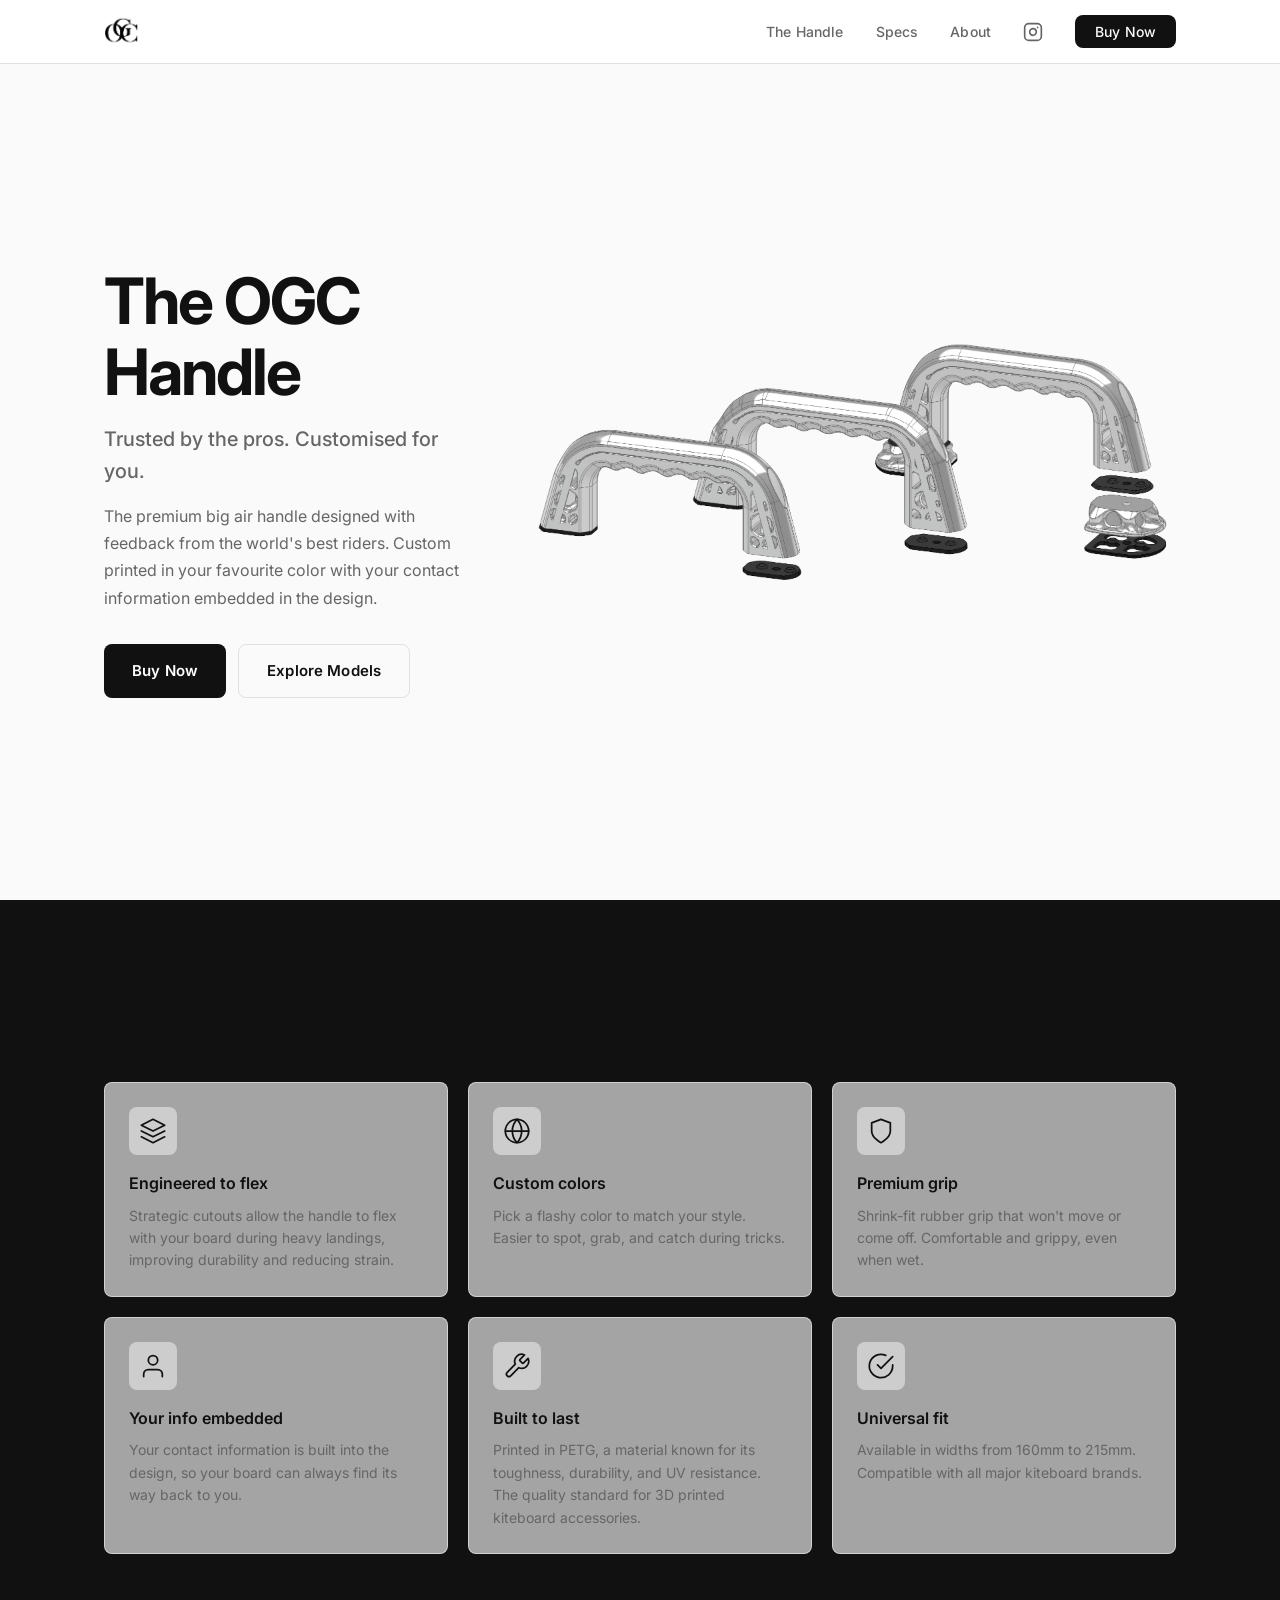
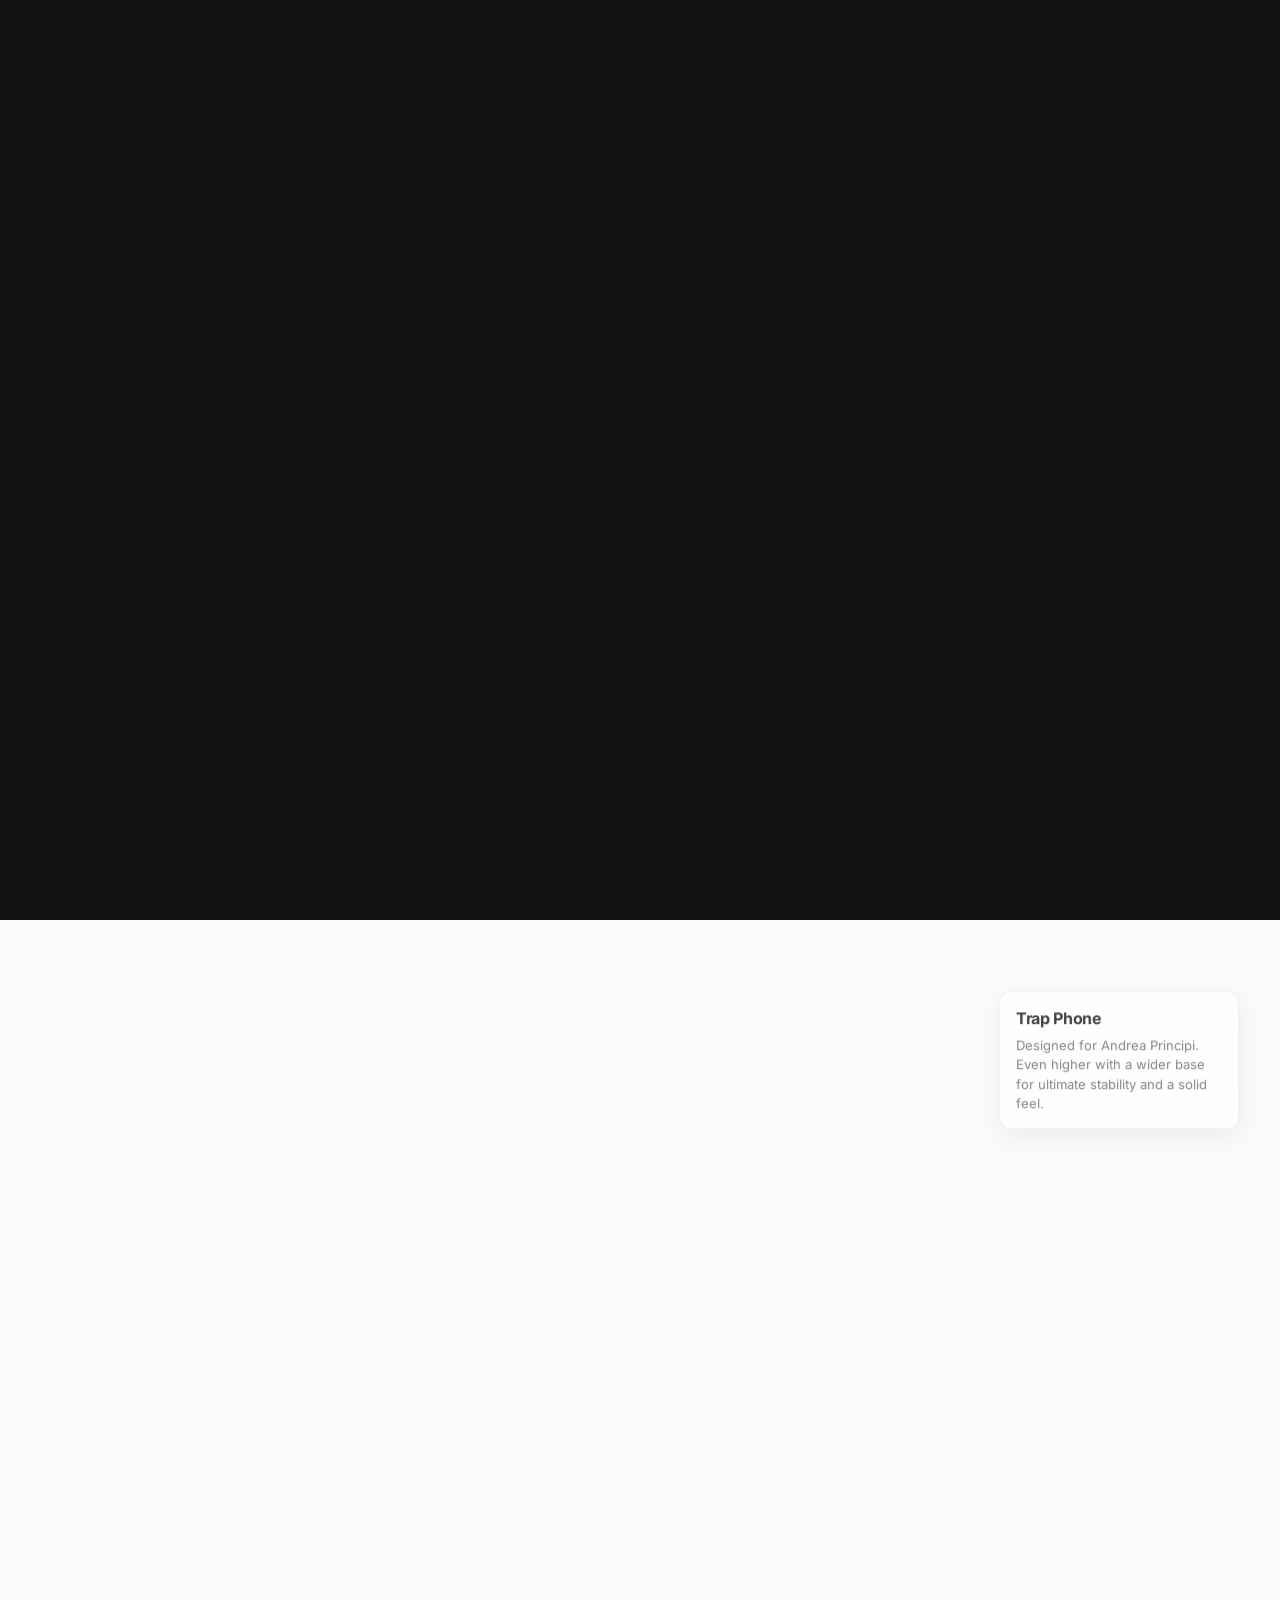
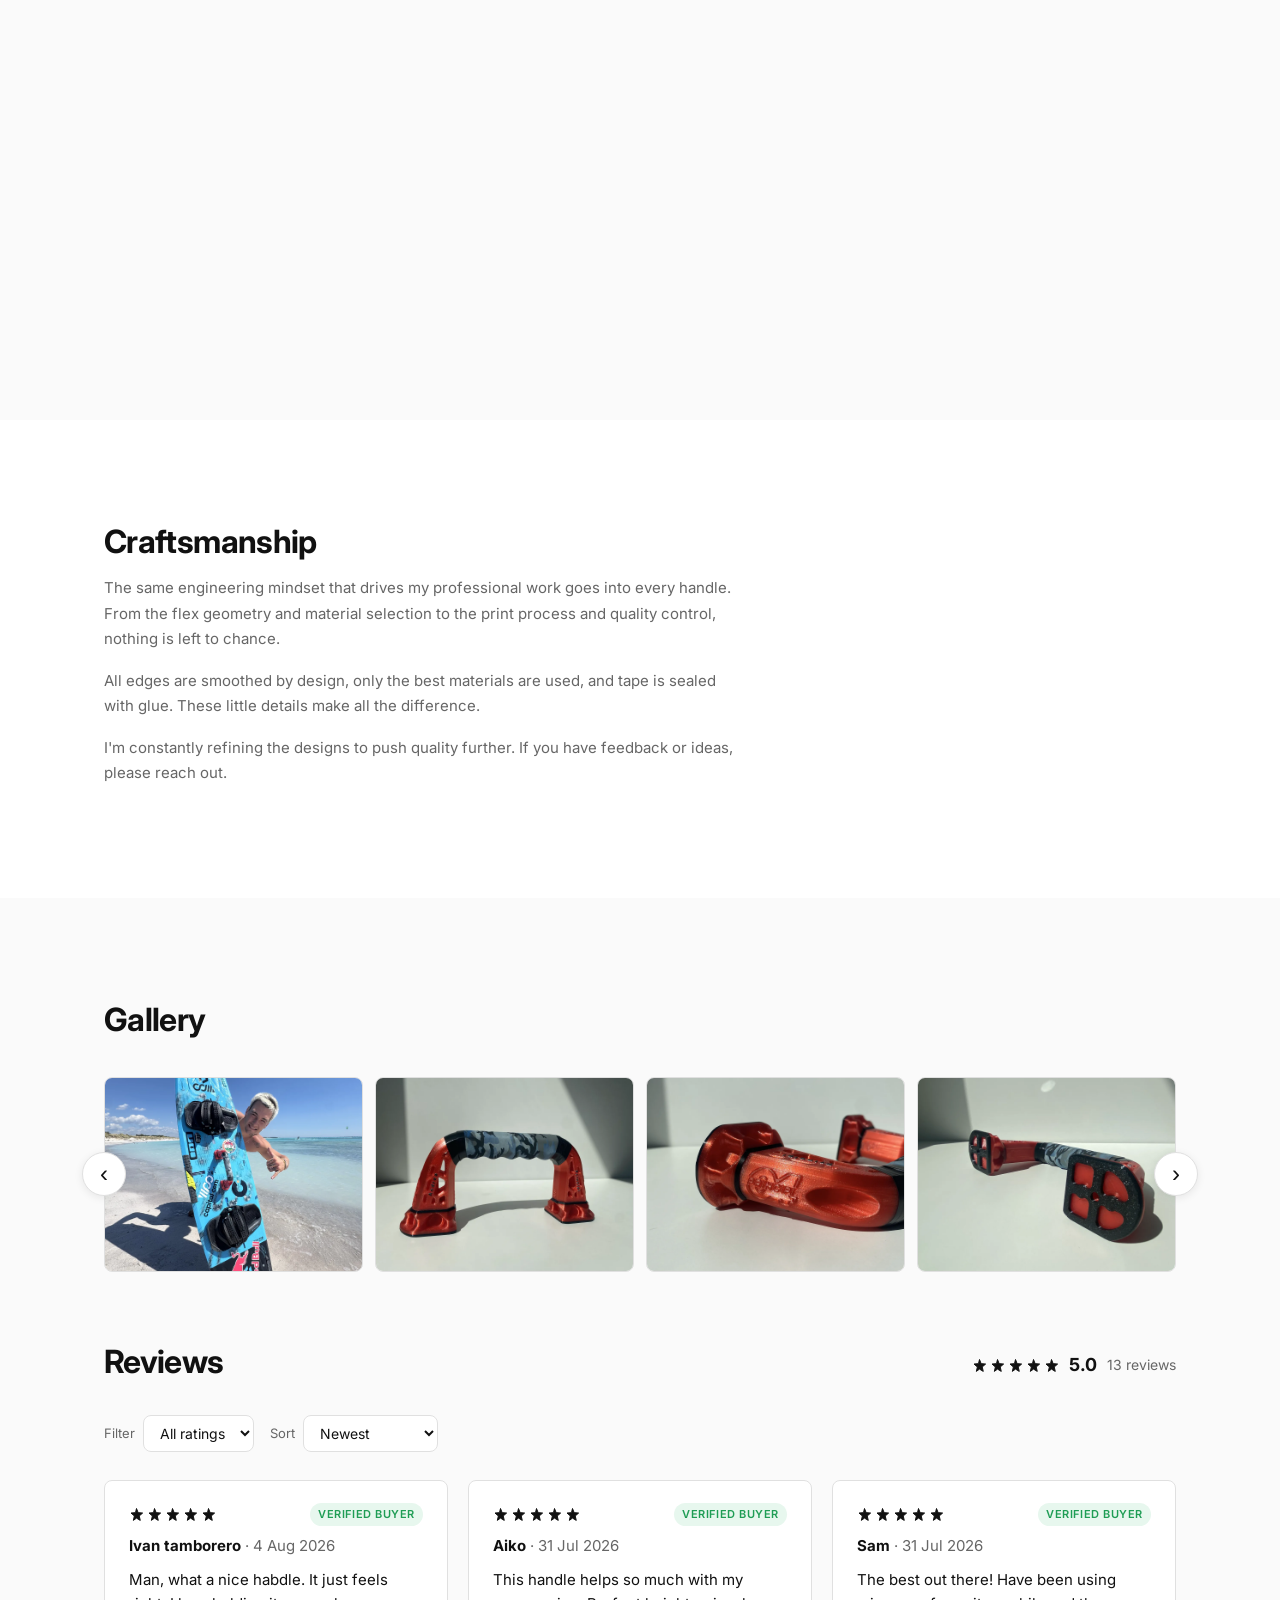
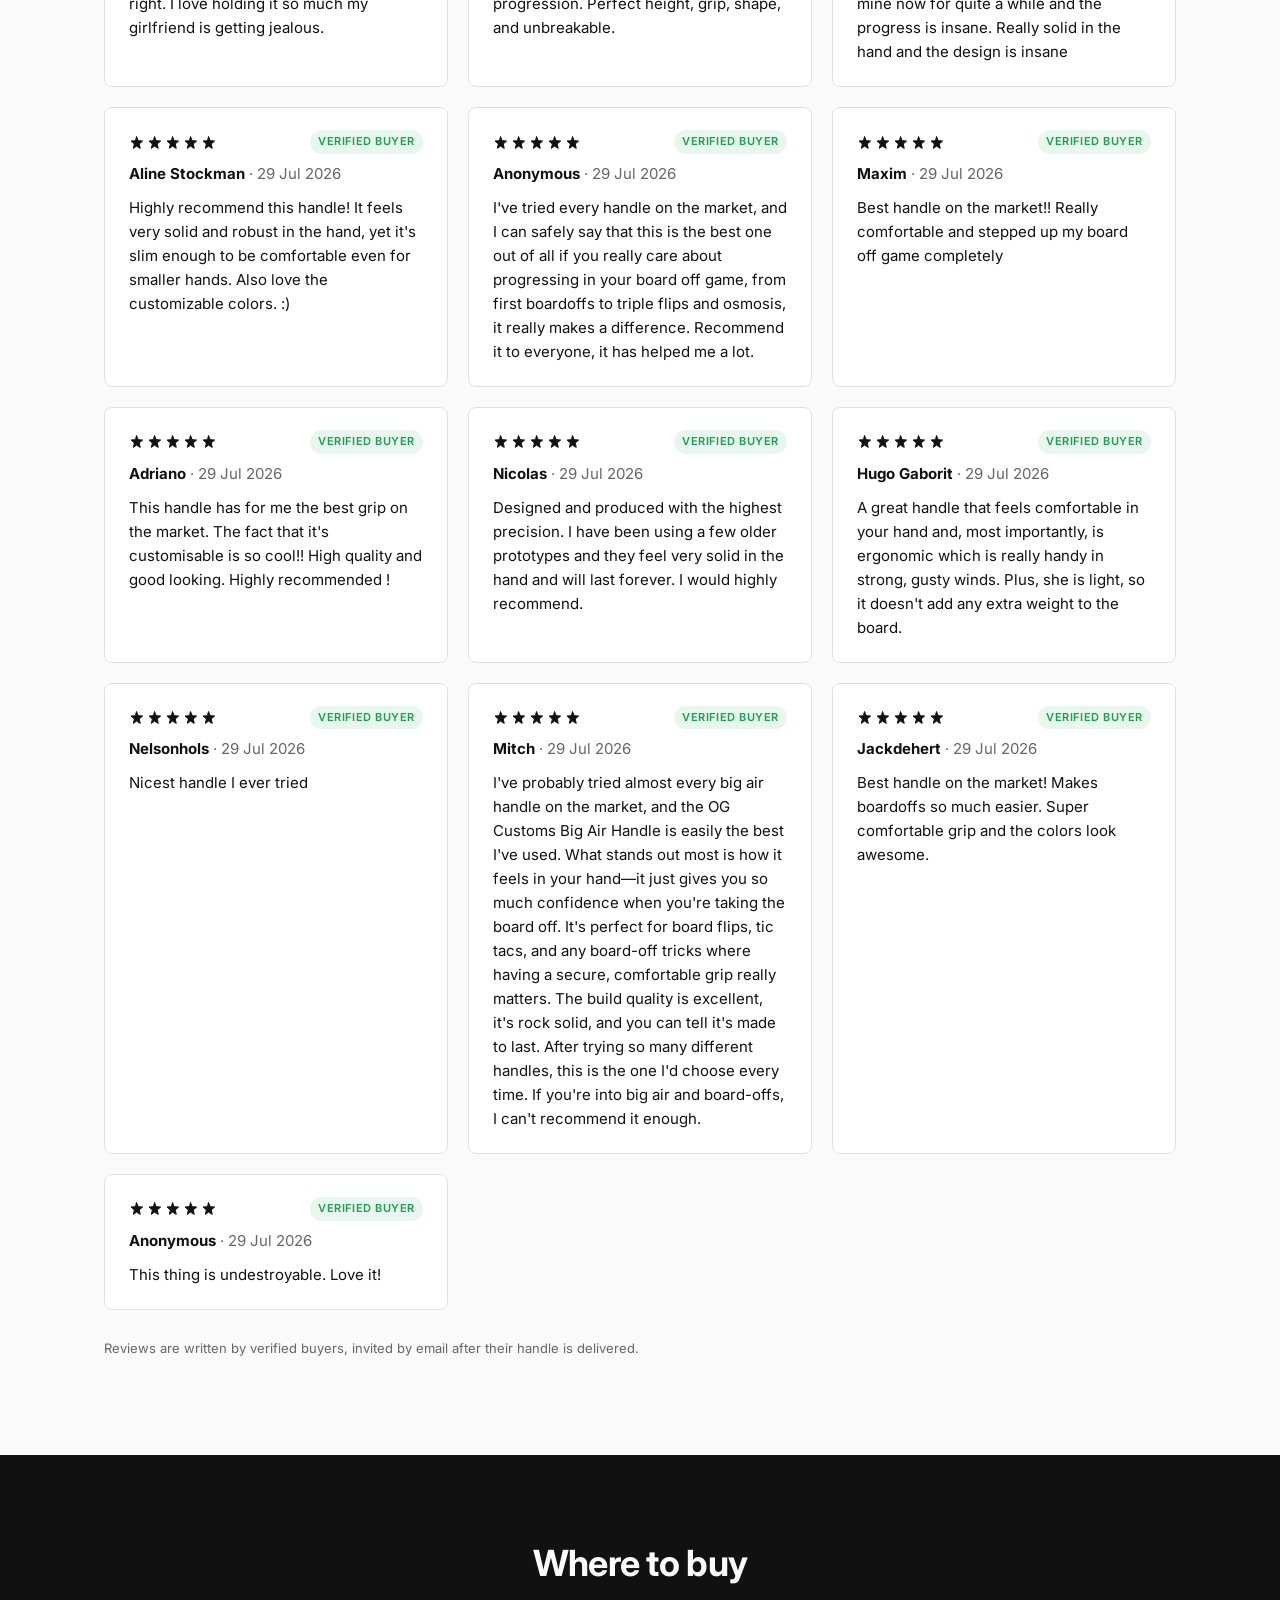
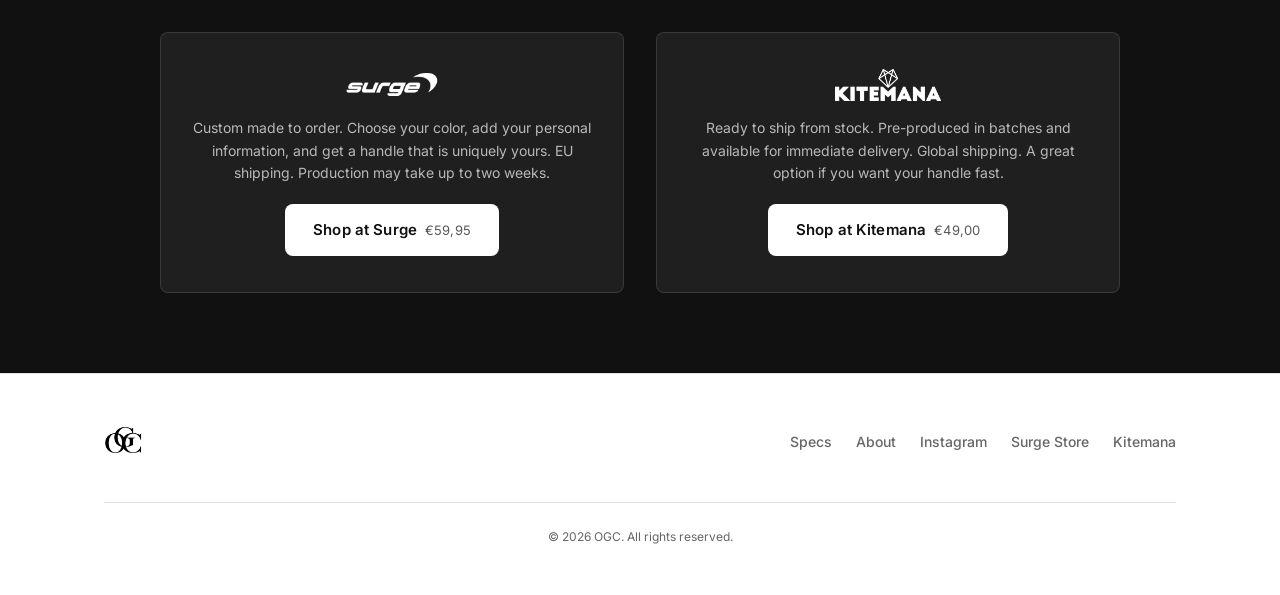
==== index.html @ 9b8ad792 "Refresh site with professional look: 3D viewer, video, reviews - New stylesheet and restyled home/ab" ====
<!DOCTYPE html>
<html lang="en">
<head>
  <meta charset="UTF-8">
  <meta name="viewport" content="width=device-width, initial-scale=1.0">
  <title>OGC — The OGC Handle</title>
  <meta name="description" content="The premium big air handle trusted by the pros, specially made for you. Custom 3D-printed kiteboard handles by OGC.">
  <meta name="keywords" content="big air handle, kiteboard handle, grab handle, kitesurfing, OGC, custom handle, 3D printed, board handle, kiteboarding">
  <link rel="canonical" href="https://ogcustoms.eu/">

  <!-- Open Graph -->
  <meta property="og:type" content="website">
  <meta property="og:title" content="OGC — The OGC Handle">
  <meta property="og:description" content="The premium big air handle trusted by the pros, specially made for you. Custom 3D-printed kiteboard handles.">
  <meta property="og:url" content="https://ogcustoms.eu/">
  <meta property="og:image" content="https://ogcustoms.eu/images/tall_photo.webp">
  <meta property="og:site_name" content="OGC">

  <!-- Twitter Card -->
  <meta name="twitter:card" content="summary_large_image">
  <meta name="twitter:title" content="OGC — The OGC Handle">
  <meta name="twitter:description" content="The premium big air handle trusted by the pros. Custom 3D-printed kiteboard handles.">
  <meta name="twitter:image" content="https://ogcustoms.eu/images/tall_photo.webp">

  <link rel="icon" type="image/png" sizes="32x32" href="/favicon-32.png">
  <link rel="icon" type="image/png" sizes="16x16" href="/favicon-16.png">
  <link rel="apple-touch-icon" href="/apple-touch-icon.png">
  <link rel="stylesheet" href="/css/style.css">
  <link rel="preconnect" href="https://fonts.googleapis.com">
  <link rel="preconnect" href="https://fonts.gstatic.com" crossorigin>
  <link href="https://fonts.googleapis.com/css2?family=Inter:wght@300;400;500;600;700&display=swap" rel="stylesheet">
</head>
<body>

  <!-- NAV -->
  <nav class="nav" id="nav">
    <div class="nav__inner">
      <a href="/" class="nav__logo">
        <img src="/images/logo_transparent.png" alt="OGC" class="nav__logo-img">
      </a>
      <button class="nav__toggle" id="nav-toggle" aria-label="Toggle menu">
        <span></span><span></span><span></span>
      </button>
      <ul class="nav__links" id="nav-links">
        <li><a href="index.html">The Handle</a></li>
        <li><a href="specs.html">Specs</a></li>
        <li><a href="about.html">About</a></li>
        <li><a href="https://www.instagram.com/ogcustoms___/" target="_blank" rel="noopener" class="nav__social" aria-label="Instagram">
          <svg width="20" height="20" viewBox="0 0 24 24" fill="none" stroke="currentColor" stroke-width="2" stroke-linecap="round" stroke-linejoin="round"><rect x="2" y="2" width="20" height="20" rx="5" ry="5"/><path d="M16 11.37A4 4 0 1 1 12.63 8 4 4 0 0 1 16 11.37z"/><line x1="17.5" y1="6.5" x2="17.51" y2="6.5"/></svg>
        </a></li>
        <li><a href="#buy" class="nav__cta">Buy Now</a></li>
      </ul>
    </div>
  </nav>

  <!-- HERO -->
  <section class="hero" id="hero">
    <div class="hero__content">
      <h1 class="hero__title">The OGC Handle</h1>
      <p class="hero__subtitle">Trusted by the pros. Customised for you.</p>
      <p class="hero__desc">The premium big air handle designed with feedback from the world's best riders. Custom printed in your favourite color with your contact information embedded in the design.</p>
      <div class="hero__cta">
        <a href="#buy" class="btn btn--primary">Buy Now</a>
        <a href="#models" class="btn btn--secondary">Explore Models</a>
      </div>
    </div>
    <div class="hero__image">
      <img src="/images/3d_models/show_square%20clear.png" alt="OGC Big Air Handles">
    </div>
  </section>

  <!-- FEATURES -->
  <section class="features" id="features" aria-label="Engineering">
    <div class="features__pin">
      <div class="features__stage">
        <div class="features__video" aria-hidden="true">
          <video autoplay muted loop playsinline>
            <source src="/videos/ogc-web.mp4" type="video/mp4">
          </video>
        </div>
        <div class="section__inner">
      <div class="features__grid">

        <div class="feature">
          <div class="feature__icon">
            <svg width="28" height="28" viewBox="0 0 24 24" fill="none" stroke="currentColor" stroke-width="1.5" stroke-linecap="round" stroke-linejoin="round"><path d="M12 2L2 7l10 5 10-5-10-5z"/><path d="M2 17l10 5 10-5"/><path d="M2 12l10 5 10-5"/></svg>
          </div>
          <h3>Engineered to flex</h3>
          <p>Strategic cutouts allow the handle to flex with your board during heavy landings, improving durability and reducing strain.</p>
        </div>

        <div class="feature">
          <div class="feature__icon">
            <svg width="28" height="28" viewBox="0 0 24 24" fill="none" stroke="currentColor" stroke-width="1.5" stroke-linecap="round" stroke-linejoin="round"><circle cx="12" cy="12" r="10"/><path d="M12 2a14.5 14.5 0 0 0 0 20 14.5 14.5 0 0 0 0-20"/><path d="M2 12h20"/></svg>
          </div>
          <h3>Custom colors</h3>
          <p>Pick a flashy color to match your style. Easier to spot, grab, and catch during tricks.</p>
        </div>

        <div class="feature">
          <div class="feature__icon">
            <svg width="28" height="28" viewBox="0 0 24 24" fill="none" stroke="currentColor" stroke-width="1.5" stroke-linecap="round" stroke-linejoin="round"><path d="M12 22s8-4 8-10V5l-8-3-8 3v7c0 6 8 10 8 10z"/></svg>
          </div>
          <h3>Premium grip</h3>
          <p>Shrink-fit rubber grip that won't move or come off. Comfortable and grippy, even when wet.</p>
        </div>

        <div class="feature">
          <div class="feature__icon">
            <svg width="28" height="28" viewBox="0 0 24 24" fill="none" stroke="currentColor" stroke-width="1.5" stroke-linecap="round" stroke-linejoin="round"><path d="M20 21v-2a4 4 0 0 0-4-4H8a4 4 0 0 0-4 4v2"/><circle cx="12" cy="7" r="4"/></svg>
          </div>
          <h3>Your info embedded</h3>
          <p>Your contact information is built into the design, so your board can always find its way back to you.</p>
        </div>

        <div class="feature">
          <div class="feature__icon">
            <svg width="28" height="28" viewBox="0 0 24 24" fill="none" stroke="currentColor" stroke-width="1.5" stroke-linecap="round" stroke-linejoin="round"><path d="M14.7 6.3a1 1 0 0 0 0 1.4l1.6 1.6a1 1 0 0 0 1.4 0l3.77-3.77a6 6 0 0 1-7.94 7.94l-6.91 6.91a2.12 2.12 0 0 1-3-3l6.91-6.91a6 6 0 0 1 7.94-7.94l-3.76 3.76z"/></svg>
          </div>
          <h3>Built to last</h3>
          <p>Printed in PETG, a material known for its toughness, durability, and UV resistance. The quality standard for 3D printed kiteboard accessories.</p>
        </div>

        <div class="feature">
          <div class="feature__icon">
            <svg width="28" height="28" viewBox="0 0 24 24" fill="none" stroke="currentColor" stroke-width="1.5" stroke-linecap="round" stroke-linejoin="round"><path d="M22 11.08V12a10 10 0 1 1-5.93-9.14"/><polyline points="22 4 12 14.01 9 11.01"/></svg>
          </div>
          <h3>Universal fit</h3>
          <p>Available in widths from 160mm to 215mm. Compatible with all major kiteboard brands.</p>
        </div>

      </div>
        </div>
      </div>
    </div>
  </section>

  <!-- MODELS -->
  <section class="models" id="models" aria-label="Models">
    <div class="viewer__pin">
      <div class="features__viewer" id="handle-viewer">
        <div class="viewer__stage" id="handle-stage" role="img" aria-label="Interactive 3D handle lineup: Mini, Tall, Trap Phone">
          <article class="viewer__caption" data-model="mini">
            <h3 class="viewer__caption-name">Mini</h3>
            <p class="viewer__caption-desc">A small version for riders who want to personalise their board. Clean and compact.</p>
          </article>
          <article class="viewer__caption" data-model="tall">
            <h3 class="viewer__caption-name">Tall</h3>
            <span class="viewer__caption-badge">Signature</span>
            <p class="viewer__caption-desc">Our go-to big air handle. High enough to catch easily, compact enough to avoid feeling like a long lever. Perfectly balanced.</p>
          </article>
          <article class="viewer__caption" data-model="trap_phone">
            <h3 class="viewer__caption-name">Trap Phone</h3>
            <p class="viewer__caption-desc">Designed for Andrea Principi. Even higher with a wider base for ultimate stability and a solid feel.</p>
          </article>
        </div>
      </div>
    </div>
  </section>

  <!-- CRAFTSMANSHIP -->
  <section class="craftsmanship" id="craftsmanship">
    <div class="section__inner">
      <div class="craftsmanship__text">
        <h2 class="section__title">Craftsmanship</h2>
        <p>The same engineering mindset that drives my professional work goes into every handle. From the flex geometry and material selection to the print process and quality control, nothing is left to chance.</p>
        <p>All edges are smoothed by design, only the best materials are used, and tape is sealed with glue. These little details make all the difference.</p>
        <p>I'm constantly refining the designs to push quality further. If you have feedback or ideas, please reach out.</p>
      </div>
    </div>
  </section>

  <!-- GALLERY + REVIEWS -->
  <section class="handle-gallery" id="gallery">
    <div class="section__inner">
      <h2 class="section__title">Gallery</h2>
      <div class="carousel" id="product-gallery">
        <button class="carousel__btn carousel__btn--prev" id="carousel-prev" aria-label="Previous">&#8249;</button>
        <div class="carousel__track" id="carousel-track"></div>
        <button class="carousel__btn carousel__btn--next" id="carousel-next" aria-label="Next">&#8250;</button>
      </div>
      <div class="reviews" id="reviews" hidden>
        <div class="reviews__head">
          <h2 class="section__title">Reviews</h2>
          <div class="reviews__aggregate" id="reviews-aggregate"></div>
        </div>
        <div class="reviews__controls" id="reviews-controls">
          <label class="reviews__control">
            <span>Filter</span>
            <select id="reviews-filter">
              <option value="all">All ratings</option>
              <option value="5">5 stars</option>
              <option value="4">4 stars</option>
              <option value="3">3 stars</option>
              <option value="2">2 stars</option>
              <option value="1">1 star</option>
            </select>
          </label>
          <label class="reviews__control">
            <span>Sort</span>
            <select id="reviews-sort">
              <option value="newest">Newest</option>
              <option value="highest">Highest rated</option>
              <option value="lowest">Lowest rated</option>
            </select>
          </label>
        </div>
        <div class="reviews__list" id="reviews-list"></div>
        <p class="reviews__note">Reviews are written by verified buyers, invited by email after their handle is delivered.</p>
      </div>
    </div>
  </section>

  <!-- BUY -->
  <section class="buy" id="buy">
    <div class="section__inner">
      <h2 class="buy__title">Where to buy</h2>
      <div class="buy__options">

        <div class="buy__option">
          <img src="/images/surge_logo.avif" alt="Surge Kite Store" class="buy__store-logo">
          <p>Custom made to order. Choose your color, add your personal information, and get a handle that is uniquely yours. EU shipping. Production may take up to two weeks.</p>
          <a href="https://www.surgekitestore.com/products/ogc-custom-handle" target="_blank" rel="noopener" class="btn btn--primary">
            Shop at Surge
            <span class="btn__price">&euro;59,95</span>
          </a>
        </div>

        <div class="buy__option">
          <img src="/images/kitemana_logo.webp" alt="Kitemana" class="buy__store-logo">
          <p>Ready to ship from stock. Pre-produced in batches and available for immediate delivery. Global shipping. A great option if you want your handle fast.</p>
          <a href="https://www.kitemana.nl/kitemana/big-air-board-handle-118344" target="_blank" rel="noopener" class="btn btn--primary">
            Shop at Kitemana
            <span class="btn__price">&euro;49,00</span>
          </a>
        </div>

      </div>
    </div>
  </section>

  <!-- FOOTER -->
  <footer class="footer">
    <div class="footer__inner">
      <div class="footer__brand">
        <img src="/images/logo_transparent.png" alt="OGC" class="footer__logo">
      </div>
      <div class="footer__links">
        <a href="specs.html">Specs</a>
        <a href="about.html">About</a>
        <a href="https://www.instagram.com/ogcustoms___/" target="_blank" rel="noopener">Instagram</a>
        <a href="https://www.surgekitestore.com/products/ogc-custom-handle" target="_blank" rel="noopener">Surge Store</a>
        <a href="https://www.kitemana.nl/kitemana/big-air-board-handle-118344" target="_blank" rel="noopener">Kitemana</a>
      </div>
      <p class="footer__copy">&copy; 2026 OGC. All rights reserved.</p>
    </div>
  </footer>

  <script type="importmap">
  {
    "imports": {
      "three": "/js/vendor/three/three.module.js",
      "three/examples/jsm/": "/js/vendor/three/jsm/"
    }
  }
  </script>
  <script type="module" src="/js/main.js"></script>
</body>
</html>
---- css/style.css ----
/* ============================================
   OGC — Landing Page Styles
   Clean / Minimal / Techy
   ============================================ */

:root {
  --color-bg: #fafafa;
  --color-surface: #ffffff;
  --color-text: #111111;
  --color-text-muted: #666666;
  --color-border: #e0e0e0;
  --color-accent: #111111;
  --color-accent-hover: #333333;
  --color-accent-subtle: #f5f5f5;
  --font-base: 'Inter', -apple-system, BlinkMacSystemFont, 'Segoe UI', sans-serif;
  --max-width: 1120px;
  --nav-height: 64px;
  --page-pad-top: calc(var(--nav-height) + 24px);
  --radius: 8px;
  --transition: 0.2s ease;
}

*, *::before, *::after {
  margin: 0;
  padding: 0;
  box-sizing: border-box;
}

html {
  scroll-behavior: smooth;
  -webkit-font-smoothing: antialiased;
  -moz-osx-font-smoothing: grayscale;
}

body {
  font-family: var(--font-base);
  font-size: 16px;
  line-height: 1.6;
  color: var(--color-text);
  background: var(--color-bg);
}

img {
  max-width: 100%;
  height: auto;
  display: block;
}

a {
  color: inherit;
  text-decoration: none;
}

/* ---- NAV ---- */

.nav {
  position: fixed;
  top: 0;
  left: 0;
  right: 0;
  height: var(--nav-height);
  background: #fff;
  border-bottom: 1px solid var(--color-border);
  z-index: 100;
  transition: box-shadow var(--transition);
}

.nav--scrolled {
  box-shadow: 0 1px 8px rgba(0, 0, 0, 0.06);
}

.nav__inner {
  max-width: var(--max-width);
  margin: 0 auto;
  padding: 0 24px;
  height: 100%;
  display: flex;
  align-items: center;
  justify-content: space-between;
}

.nav__logo-img {
  height: 36px;
  width: auto;
}

.nav__links {
  display: flex;
  align-items: center;
  gap: 32px;
  list-style: none;
}

.nav__links a {
  font-size: 14px;
  font-weight: 500;
  letter-spacing: 0.01em;
  color: var(--color-text-muted);
  transition: color var(--transition);
}

.nav__links a:hover {
  color: var(--color-text);
}

.nav__social {
  display: flex;
  align-items: center;
}

.nav__cta {
  background: var(--color-accent);
  color: var(--color-bg) !important;
  padding: 8px 20px;
  border-radius: var(--radius);
  font-weight: 600;
  transition: background var(--transition);
}

.nav__cta:hover {
  background: var(--color-accent-hover);
}

.nav__toggle {
  display: none;
  background: none;
  border: none;
  cursor: pointer;
  flex-direction: column;
  gap: 5px;
  padding: 4px;
}

.nav__toggle span {
  display: block;
  width: 22px;
  height: 2px;
  background: var(--color-text);
  transition: transform var(--transition), opacity var(--transition);
}

/* ---- BUTTONS ---- */

.btn {
  display: inline-flex;
  align-items: center;
  gap: 8px;
  padding: 14px 28px;
  border-radius: var(--radius);
  font-size: 15px;
  font-weight: 600;
  letter-spacing: 0.01em;
  transition: all var(--transition);
  cursor: pointer;
  border: none;
}

.btn--primary {
  background: var(--color-accent);
  color: #fff;
}

.btn--primary:hover {
  background: var(--color-accent-hover);
  transform: translateY(-1px);
}

.btn--secondary {
  background: transparent;
  color: var(--color-text);
  border: 1.5px solid var(--color-border);
}

.btn--secondary:hover {
  border-color: var(--color-text);
  transform: translateY(-1px);
}

.btn--lg {
  padding: 18px 36px;
  font-size: 16px;
  flex-direction: column;
  gap: 4px;
}

.btn__price {
  font-size: 13px;
  font-weight: 400;
  opacity: 0.7;
}

/* ---- SECTIONS (shared) ---- */

.section__inner {
  max-width: var(--max-width);
  margin: 0 auto;
  padding: 96px 24px;
}

.section__title {
  font-size: 32px;
  font-weight: 700;
  letter-spacing: -0.02em;
  margin-bottom: 8px;
}

.section__subtitle {
  font-size: 16px;
  color: var(--color-text-muted);
  margin-bottom: 48px;
  max-width: 520px;
}

.section__subtitle a {
  text-decoration: underline;
  text-underline-offset: 2px;
}

/* ---- HERO ---- */

.hero {
  min-height: 100vh;
  display: flex;
  align-items: center;
  justify-content: center;
  gap: 64px;
  max-width: var(--max-width);
  margin: 0 auto;
  padding: calc(var(--nav-height) + 48px) 24px 48px;
}

.hero__content {
  flex: 1;
  max-width: 520px;
}

.hero__title {
  font-size: clamp(40px, 6vw, 64px);
  font-weight: 700;
  letter-spacing: -0.03em;
  line-height: 1.1;
  margin-bottom: 16px;
}

.hero__subtitle {
  font-size: 20px;
  font-weight: 500;
  color: var(--color-text-muted);
  margin-bottom: 16px;
}

.hero__desc {
  font-size: 16px;
  color: var(--color-text-muted);
  line-height: 1.7;
  margin-bottom: 32px;
  max-width: 440px;
}

.hero__cta {
  display: flex;
  gap: 12px;
  flex-wrap: wrap;
}

.hero__image {
  flex: 1.8;
  display: flex;
  align-items: center;
  justify-content: center;
}

.hero__image img {
  width: 100%;
  border-radius: var(--radius);
}

/* ---- MODELS ---- */

.models {
  background: var(--color-bg);
}

/* ---- FEATURES ---- */

.features {
  background: #111;
}

.features__pin {
  height: 180vh;
}

.features__stage {
  position: sticky;
  top: var(--nav-height);
  height: calc(100vh - var(--nav-height));
  overflow: hidden;
}

.features .section__inner {
  position: relative;
  z-index: 1;
  height: 100%;
  box-sizing: border-box;
  display: flex;
  flex-direction: column;
  justify-content: center;
  padding-top: 32px;
  padding-bottom: 32px;
  overflow: auto;
}

.features__grid {
  display: grid;
  grid-template-columns: repeat(3, 1fr);
  gap: 20px;
}

.feature {
  padding: 24px;
  background: rgba(255, 255, 255, 0.62);
  border: 1px solid rgba(255, 255, 255, 0.5);
  border-radius: var(--radius);
  backdrop-filter: blur(4px);
  -webkit-backdrop-filter: blur(4px);
}

.feature__icon {
  width: 48px;
  height: 48px;
  display: flex;
  align-items: center;
  justify-content: center;
  background: rgba(255, 255, 255, 0.45);
  border-radius: var(--radius);
  margin-bottom: 16px;
}

.feature h3 {
  font-size: 16px;
  font-weight: 600;
  margin-bottom: 8px;
}

.feature p {
  font-size: 14px;
  color: var(--color-text-muted);
  line-height: 1.6;
}

/* ---- GALLERY ---- */

.gallery {
  background: var(--color-surface);
}

.gallery__grid {
  display: grid;
  grid-template-columns: repeat(3, 1fr);
  gap: 16px;
}

.gallery__item {
  border-radius: var(--radius);
  overflow: hidden;
  background: var(--color-bg);
  border: 1px solid var(--color-border);
  cursor: pointer;
  transition: transform var(--transition);
}

.gallery__item:hover {
  transform: scale(1.02);
}

.gallery__item img,
.gallery__item video {
  width: 100%;
  height: 100%;
  object-fit: cover;
  aspect-ratio: 1;
}

/* Lightbox */
.lightbox {
  display: none;
  position: fixed;
  inset: 0;
  background: rgba(0, 0, 0, 0.9);
  z-index: 200;
  align-items: center;
  justify-content: center;
  padding: 24px;
  cursor: pointer;
}

.lightbox--active {
  display: flex;
}

.lightbox img {
  max-width: 90vw;
  max-height: 90vh;
  object-fit: contain;
  border-radius: var(--radius);
}

.lightbox__close {
  position: absolute;
  top: 20px;
  right: 24px;
  background: none;
  border: none;
  color: #fff;
  font-size: 32px;
  cursor: pointer;
  line-height: 1;
}

/* ---- SIZING ---- */

.sizing {
  background: var(--color-bg);
}

.sizing__table-wrap {
  overflow-x: auto;
  margin-bottom: 16px;
}

.sizing__table {
  width: 100%;
  border-collapse: collapse;
  font-size: 15px;
}

.sizing__table th,
.sizing__table td {
  text-align: left;
  padding: 14px 20px;
  border-bottom: 1px solid var(--color-border);
}

.sizing__table th {
  font-size: 12px;
  font-weight: 600;
  text-transform: uppercase;
  letter-spacing: 0.06em;
  color: var(--color-text-muted);
  background: var(--color-accent-subtle);
}

.sizing__table td:first-child {
  font-weight: 600;
  font-variant-numeric: tabular-nums;
}

.sizing__note {
  font-size: 13px;
  color: var(--color-text-muted);
  font-style: italic;
}

/* ---- BUY ---- */

.buy {
  background: var(--color-text);
  color: var(--color-bg);
}

.buy .section__inner {
  padding: 80px 24px;
}

.buy__title {
  font-size: 36px;
  font-weight: 700;
  letter-spacing: -0.02em;
  margin-bottom: 40px;
  text-align: center;
}

.buy__options {
  display: grid;
  grid-template-columns: repeat(auto-fit, minmax(240px, 1fr));
  gap: 32px;
  max-width: 960px;
  margin: 0 auto;
}

.buy__option--featured {
  border-color: rgba(255, 255, 255, 0.4);
  background: rgba(255, 255, 255, 0.1);
}

.buy__option {
  background: rgba(255, 255, 255, 0.06);
  border: 1px solid rgba(255, 255, 255, 0.12);
  border-radius: var(--radius);
  padding: 36px 28px;
  text-align: center;
  display: flex;
  flex-direction: column;
  align-items: center;
  gap: 12px;
}

.buy__store-logo {
  height: 32px;
  width: auto;
  max-width: 160px;
  object-fit: contain;
  filter: brightness(0) invert(1);
  margin-bottom: 4px;
}

.buy__option h3 {
  font-size: 18px;
  font-weight: 600;
}

.buy__option p {
  font-size: 14px;
  line-height: 1.6;
  opacity: 0.7;
  margin-bottom: 8px;
}

.buy .btn--primary {
  background: #fff;
  color: var(--color-text);
  margin-top: auto;
}

.buy .btn--primary:hover {
  background: #e0e0e0;
}

/* ---- FOOTER ---- */

.footer {
  background: var(--color-surface);
  border-top: 1px solid var(--color-border);
}

.footer__inner {
  max-width: var(--max-width);
  margin: 0 auto;
  padding: 48px 24px;
  display: flex;
  align-items: center;
  justify-content: space-between;
  flex-wrap: wrap;
  gap: 24px;
}

.footer__brand {
  display: flex;
  align-items: center;
  gap: 16px;
}

.footer__logo {
  height: 40px;
  width: auto;
}

.footer__brand p {
  font-size: 13px;
  color: var(--color-text-muted);
  line-height: 1.5;
}

.footer__links {
  display: flex;
  gap: 24px;
}

.footer__links a {
  font-size: 14px;
  font-weight: 500;
  color: var(--color-text-muted);
  transition: color var(--transition);
}

.footer__links a:hover {
  color: var(--color-text);
}

.footer__copy {
  width: 100%;
  text-align: center;
  font-size: 12px;
  color: var(--color-text-muted);
  margin-top: 16px;
  padding-top: 24px;
  border-top: 1px solid var(--color-border);
}

/* ---- ABOUT ---- */

.about {
  background: var(--color-surface);
}

.about__inner {
  display: flex;
  align-items: center;
  gap: 64px;
}

.about__text {
  flex: 1;
}

.about__text p {
  font-size: 15px;
  color: var(--color-text-muted);
  line-height: 1.7;
  margin-bottom: 16px;
}

.about__text p strong {
  color: var(--color-text);
}

.about__text p a {
  text-decoration: underline;
  text-underline-offset: 2px;
}

.about__links {
  display: flex;
  gap: 12px;
  flex-wrap: wrap;
  margin-top: 24px;
}

.about__image {
  flex: 0 0 408px;
  max-width: 408px;
}

.about__image img {
  width: 100%;
  border-radius: var(--radius);
}

/* ---- FEATURES VIDEO + 3D VIEWER ---- */

.features__video {
  position: absolute;
  inset: 0;
  overflow: hidden;
  pointer-events: none;
}

.features__video video {
  width: 100%;
  height: 100%;
  object-fit: cover;
  object-position: center;
  display: block;
}

/* ---- 3D HANDLE VIEWER ---- */
/* Full-bleed sticky stage: page-scroll pans Trap Phone → Tall → Mini. */
.viewer__pin {
  height: 300vh;
}

.features__viewer {
  position: sticky;
  top: var(--nav-height);
  width: 100%;
  height: calc(100vh - var(--nav-height));
  min-height: 0;
  overflow: hidden;
  display: flex;
  flex-direction: column;
  background: var(--color-bg);
}

.viewer__stage {
  position: relative;
  flex: 1;
  min-height: 0;
  width: 100%;
  overflow: hidden;
  touch-action: pan-y; /* vertical swipe scrolls the page (drives the lineup) */
  background: var(--color-bg);
}

.viewer__caption {
  position: absolute;
  left: 0;
  top: 0;
  z-index: 2;
  width: min(240px, 42vw);
  padding: 14px 16px;
  margin: 0;
  pointer-events: none;
  background: rgba(255, 255, 255, 0.86);
  backdrop-filter: blur(16px);
  -webkit-backdrop-filter: blur(16px);
  border: 1px solid rgba(0, 0, 0, 0.06);
  border-radius: 12px;
  box-shadow: 0 8px 28px rgba(0, 0, 0, 0.08);
  opacity: 0;
  will-change: transform, opacity;
}

.viewer__caption-name {
  font-size: 16px;
  font-weight: 700;
  letter-spacing: -0.02em;
  margin: 0 0 4px;
}

.viewer__caption-badge {
  display: inline-block;
  font-size: 10px;
  font-weight: 600;
  letter-spacing: 0.08em;
  text-transform: uppercase;
  background: var(--color-text);
  color: var(--color-bg);
  padding: 2px 8px;
  border-radius: 20px;
  margin-bottom: 8px;
}

.viewer__caption-desc {
  font-size: 13px;
  line-height: 1.5;
  color: var(--color-text-muted);
  margin: 0;
}

.viewer__msg {
  position: absolute;
  inset: 0;
  display: none;
  align-items: center;
  justify-content: center;
  font-size: 14px;
  color: var(--color-text-muted);
  pointer-events: none;
}

/* ---- BUTTON LOGO ---- */

.btn__logo {
  height: 18px;
  width: auto;
  display: inline-block;
  vertical-align: middle;
}

/* ---- ABOUT HERO ---- */

.about-hero {
  padding-top: 0;
  background: var(--color-bg);
}

.about-hero .section__inner {
  padding-top: var(--page-pad-top);
  padding-bottom: 0;
}

.about .about__inner {
  padding-top: 32px;
}

.about__inner--reverse {
  flex-direction: row-reverse;
}

.nav__links--active {
  color: var(--color-text) !important;
}

/* ---- ACTION SHOTS ---- */

.action {
  background: var(--color-bg);
}

/* ---- CRAFTSMANSHIP ---- */

.craftsmanship {
  background: var(--color-surface);
}

.craftsmanship__text {
  max-width: 640px;
}

.craftsmanship__text p {
  font-size: 15px;
  color: var(--color-text-muted);
  line-height: 1.7;
  margin-bottom: 16px;
}

/* ---- SPONSORS ---- */

.about__sponsors {
  margin-top: 32px;
}

.about__sponsors-label {
  font-size: 13px;
  font-weight: 500;
  color: var(--color-text-muted);
  text-transform: uppercase;
  letter-spacing: 0.06em;
  margin-bottom: 12px;
}

.about__sponsor-logos {
  display: flex;
  align-items: center;
  gap: 24px;
}

.sponsor-logo {
  height: 36px;
  width: auto;
  opacity: 0.7;
  transition: opacity var(--transition);
}

.sponsor-logo:hover {
  opacity: 1;
}

/* ---- INSTAGRAM EMBED ---- */

.instagram-embed {
  margin-top: 32px;
  display: flex;
  justify-content: center;
}

/* ---- HANDLE GALLERY / CAROUSEL ---- */

.handle-gallery {
  background: var(--color-bg);
}

.carousel {
  position: relative;
  /* Extra hover band above/below the photos so wheel-to-spin doesn't need pixel-perfect aim. */
  padding: 20px 0;
}

.carousel__track {
  display: flex;
  gap: 12px;
  width: 100%;
  min-width: 0;
  overflow-x: auto;
  overflow-y: hidden;
  overscroll-behavior: contain;
  -webkit-overflow-scrolling: touch;
  scrollbar-width: none;
  padding: 4px 0;
}

.carousel__track::-webkit-scrollbar {
  display: none;
}

.carousel .gallery__item {
  flex: 0 0 calc(25% - 9px);
  border-radius: var(--radius);
  overflow: hidden;
  background: var(--color-surface);
  border: 1px solid var(--color-border);
  cursor: pointer;
  transition: transform var(--transition);
}

.carousel .gallery__item:hover {
  transform: scale(1.02);
}

.carousel .gallery__item img {
  width: 100%;
  aspect-ratio: 4/3;
  object-fit: cover;
}

.carousel__btn {
  position: absolute;
  top: 50%;
  transform: translateY(-50%);
  z-index: 10;
  width: 44px;
  height: 44px;
  border-radius: 50%;
  border: 1px solid var(--color-border);
  background: var(--color-surface);
  color: var(--color-text);
  font-size: 24px;
  cursor: pointer;
  display: flex;
  align-items: center;
  justify-content: center;
  transition: all var(--transition);
  box-shadow: 0 2px 8px rgba(0, 0, 0, 0.08);
}

.carousel__btn:hover {
  background: var(--color-text);
  color: var(--color-bg);
}

.carousel__btn--prev {
  left: -22px;
}

.carousel__btn--next {
  right: -22px;
}

/* ---- MIXED GALLERY ---- */

.gallery__grid--mixed {
  grid-template-columns: repeat(3, 1fr);
}

/* ---- SPECS PAGE ---- */

.specs-page .sizing:first-of-type .section__inner {
  padding-top: var(--page-pad-top);
}

.specs__drawings {
  margin-top: 8px;
}

.specs__drawings .gallery__item {
  display: flex;
  flex-direction: column;
  margin: 0;
}

.specs__drawings .gallery__item img {
  object-fit: contain;
}

.specs__drawings figcaption {
  padding: 12px 12px 16px;
  text-align: center;
  font-size: 14px;
  font-weight: 600;
  color: var(--color-text);
}

/* ---- SPECS ---- */

.specs {
  background: var(--color-surface);
}

.specs__grid {
  display: grid;
  grid-template-columns: repeat(3, 1fr);
  gap: 20px;
}

.spec-item {
  background: var(--color-bg);
  border: 1px solid var(--color-border);
  border-radius: var(--radius);
  padding: 24px;
  display: flex;
  flex-direction: column;
  gap: 8px;
}

.spec-item__label {
  font-size: 12px;
  font-weight: 600;
  text-transform: uppercase;
  letter-spacing: 0.06em;
  color: var(--color-text-muted);
}

.spec-item__value {
  font-size: 16px;
  font-weight: 600;
  color: var(--color-text);
}

/* ---- INCLUDED ---- */

.included {
  background: var(--color-bg);
}

.included__list {
  list-style: none;
  display: flex;
  flex-direction: column;
  gap: 16px;
  max-width: 480px;
}

.included__list li {
  display: flex;
  align-items: center;
  gap: 12px;
  font-size: 15px;
  font-weight: 500;
}

.included__list svg {
  flex-shrink: 0;
  color: var(--color-text);
}

/* ---- SHIPPING ---- */

.shipping {
  background: var(--color-surface);
}

.shipping__options {
  display: grid;
  grid-template-columns: repeat(2, 1fr);
  gap: 24px;
}

.shipping__option {
  background: var(--color-bg);
  border: 1px solid var(--color-border);
  border-radius: var(--radius);
  padding: 32px 28px;
}

.shipping__option h3 {
  font-size: 18px;
  font-weight: 600;
  margin-bottom: 8px;
}

.shipping__badge {
  display: inline-block;
  font-size: 11px;
  font-weight: 600;
  letter-spacing: 0.06em;
  text-transform: uppercase;
  background: var(--color-text);
  color: var(--color-bg);
  padding: 4px 10px;
  border-radius: 20px;
  margin-bottom: 12px;
}

.shipping__option p {
  font-size: 14px;
  color: var(--color-text-muted);
  line-height: 1.7;
}

/* ---- DISCLAIMERS ---- */

.disclaimers {
  background: var(--color-bg);
}

.disclaimers__grid {
  display: grid;
  grid-template-columns: repeat(3, 1fr);
  gap: 24px;
}

.disclaimer {
  background: var(--color-surface);
  border: 1px solid var(--color-border);
  border-radius: var(--radius);
  padding: 32px 28px;
}

.disclaimer h3 {
  font-size: 16px;
  font-weight: 600;
  margin-bottom: 8px;
}

.disclaimer p {
  font-size: 14px;
  color: var(--color-text-muted);
  line-height: 1.7;
}

.durability__text {
  font-size: 15px;
  color: var(--color-text-muted);
  line-height: 1.7;
  max-width: 720px;
}

/* ---- ANIMATIONS ---- */

.fade-in {
  opacity: 0;
  transform: translateY(20px);
  transition: opacity 0.6s ease, transform 0.6s ease;
}

.fade-in.visible {
  opacity: 1;
  transform: translateY(0);
}

/* ---- RESPONSIVE ---- */

@media (max-width: 768px) {
  .hero {
    flex-direction: column-reverse;
    text-align: center;
    min-height: auto;
    padding-top: calc(var(--nav-height) + 32px);
    gap: 32px;
  }

  .hero__content {
    max-width: 100%;
  }

  .hero__desc {
    max-width: 100%;
  }

  .hero__cta {
    justify-content: center;
  }

  .hero__image {
    max-width: 280px;
  }

  .features__grid {
    grid-template-columns: 1fr;
    gap: 16px;
  }

  .features__pin {
    height: 160vh;
  }

  .features__stage {
    height: calc(100dvh - var(--nav-height));
  }

  .features__viewer {
    height: calc(100dvh - var(--nav-height));
  }

  .viewer__pin {
    height: 280vh;
  }

  .viewer__caption {
    width: min(200px, 70vw);
    padding: 10px 12px;
  }

  .viewer__caption-name {
    font-size: 14px;
  }

  .viewer__caption-desc {
    font-size: 12px;
  }

  .gallery__grid {
    grid-template-columns: repeat(2, 1fr);
  }

  .specs__drawings.gallery__grid {
    grid-template-columns: 1fr;
  }

  .section__inner {
    padding: 64px 20px;
  }

  .section__title {
    font-size: 26px;
  }

  /* Mobile nav */
  .nav__toggle {
    display: flex;
  }

  .nav__links {
    position: fixed;
    top: var(--nav-height);
    left: 0;
    right: 0;
    background: var(--color-bg);
    border-bottom: 1px solid var(--color-border);
    flex-direction: column;
    gap: 0;
    padding: 8px 0;
    transform: translateY(-100%);
    opacity: 0;
    pointer-events: none;
    transition: transform 0.3s ease, opacity 0.3s ease;
  }

  .nav__links--open {
    transform: translateY(0);
    opacity: 1;
    pointer-events: all;
  }

  .nav__links li {
    width: 100%;
  }

  .nav__links a {
    display: block;
    padding: 14px 24px;
    font-size: 15px;
  }

  .nav__cta {
    margin: 8px 24px;
    text-align: center;
    display: block;
  }

  .about__inner {
    flex-direction: column;
    gap: 32px;
  }

  .about__image {
    flex: none;
    max-width: 100%;
    order: -1;
  }

  .footer__inner {
    flex-direction: column;
    text-align: center;
  }

  .footer__brand {
    flex-direction: column;
  }

  .buy__title {
    font-size: 28px;
  }

  .buy__options {
    grid-template-columns: 1fr;
  }

  .about__inner--reverse {
    flex-direction: column;
    gap: 32px;
  }

  .gallery__grid--mixed {
    grid-template-columns: 1fr;
  }

  .specs__grid {
    grid-template-columns: repeat(2, 1fr);
  }

  .shipping__options {
    grid-template-columns: 1fr;
  }

  .disclaimers__grid {
    grid-template-columns: 1fr;
  }

  .carousel .gallery__item {
    flex: 0 0 calc(50% - 6px);
  }

  .carousel__btn {
    width: 36px;
    height: 36px;
    font-size: 20px;
  }

  .carousel__btn--prev {
    left: -8px;
  }

  .carousel__btn--next {
    right: -8px;
  }
}

@media (max-width: 480px) {
  .specs__grid {
    grid-template-columns: 1fr;
  }

  .gallery__grid {
    grid-template-columns: 1fr;
  }

  .btn--lg {
    width: 100%;
    justify-content: center;
  }

  .buy__buttons {
    flex-direction: column;
    align-items: center;
  }
}

/* ============================================
   CONFIGURATOR
   ============================================ */

.configurator {
  background: var(--color-bg);
  min-height: 100vh;
}

.configurator__inner {
  max-width: 1280px;
  margin: 0 auto;
  padding: var(--page-pad-top) 24px 80px;
  display: grid;
  grid-template-columns: minmax(0, 1.4fr) minmax(0, 1fr);
  gap: 40px;
  align-items: start;
}

/* Preview (sticky) */
.config-preview {
  position: sticky;
  top: calc(var(--nav-height) + 24px);
  width: 90%;
}

.config-preview__image {
  background: var(--color-surface);
  border: 1px solid var(--color-border);
  border-radius: var(--radius);
  overflow: hidden;
  line-height: 0;
}

.config-preview__image img {
  display: block;
  width: 100%;
  height: auto;
}

.config-preview__meta {
  display: flex;
  align-items: baseline;
  justify-content: space-between;
  margin-top: 20px;
}

.config-preview__name {
  font-size: 22px;
  font-weight: 700;
  letter-spacing: -0.01em;
}

.config-preview__price {
  font-size: 22px;
  font-weight: 600;
  font-variant-numeric: tabular-nums;
}

/* Form */
.config-form__title {
  font-size: 30px;
  font-weight: 700;
  letter-spacing: -0.02em;
  margin-bottom: 6px;
}

.config-form__lead {
  font-size: 15px;
  color: var(--color-text-muted);
  margin-bottom: 28px;
}

.config-group {
  border: none;
  margin-bottom: 28px;
}

.config-group__label {
  display: block;
  font-size: 12px;
  font-weight: 600;
  text-transform: uppercase;
  letter-spacing: 0.06em;
  color: var(--color-text-muted);
  margin-bottom: 12px;
}

.config-group__optional,
.config-field__hint {
  text-transform: none;
  font-weight: 400;
  color: var(--color-text-muted);
}

.config-group__hint {
  font-size: 13px;
  color: var(--color-text-muted);
  margin-top: 10px;
  min-height: 18px;
}

.config-appro-note {
  color: var(--color-text);
  font-style: italic;
}

/* AP Pro fixed colourway: read-only swatches, shown in full colour. */
.config-swatch--fixed {
  cursor: default;
  opacity: 1;
}

/* Compound selectors so these win over the later `.config-swatch` / `.config-swatch:hover` rules. */
.config-swatch.config-swatch--fixed:hover {
  transform: none;
}

/* Approximated blue camo pattern for the AP Pro grip swatch. */
.config-swatch.config-swatch--camo-blue {
  background:
    radial-gradient(circle at 28% 30%, #1e3a8a 0 22%, transparent 23%),
    radial-gradient(circle at 72% 38%, #1d4ed8 0 18%, transparent 19%),
    radial-gradient(circle at 46% 70%, #3b82f6 0 20%, transparent 21%),
    radial-gradient(circle at 82% 78%, #172554 0 16%, transparent 17%),
    #2563eb;
}

/* Option buttons (model, width) */
.config-options {
  display: grid;
  grid-template-columns: repeat(2, 1fr);
  gap: 10px;
}

.config-options--wrap {
  display: flex;
  flex-wrap: wrap;
}

.config-option {
  display: flex;
  flex-direction: column;
  gap: 2px;
  padding: 14px 16px;
  background: var(--color-surface);
  border: 1.5px solid var(--color-border);
  border-radius: var(--radius);
  cursor: pointer;
  text-align: left;
  font-family: inherit;
  transition: border-color var(--transition), transform var(--transition);
}

.config-option:hover {
  border-color: var(--color-text);
  transform: translateY(-1px);
}

.config-option[aria-pressed="true"] {
  border-color: var(--color-text);
  background: var(--color-accent-subtle);
}

.config-option--sm {
  flex: 0 0 auto;
  padding: 10px 16px;
  font-size: 14px;
  font-weight: 600;
}

.config-option__name {
  font-size: 15px;
  font-weight: 600;
}

.config-option__price {
  font-size: 13px;
  color: var(--color-text-muted);
  font-variant-numeric: tabular-nums;
}

/* Colour swatches */
.config-swatches {
  display: flex;
  flex-wrap: wrap;
  gap: 10px;
}

.config-swatch {
  width: 36px;
  height: 36px;
  border-radius: 50%;
  background: var(--swatch, #ccc);
  border: 2px solid var(--color-border);
  cursor: pointer;
  padding: 0;
  transition: transform var(--transition), box-shadow var(--transition);
  position: relative;
}

.config-swatch:hover {
  transform: scale(1.08);
}

.config-swatch[aria-pressed="true"] {
  border-color: var(--color-text);
  box-shadow: 0 0 0 2px var(--color-bg), 0 0 0 4px var(--color-text);
}

/* Fields */
.config-field {
  margin-bottom: 16px;
}

.config-field label {
  display: block;
  font-size: 14px;
  font-weight: 500;
  margin-bottom: 6px;
}

.config-field__req {
  font-size: 11px;
  font-weight: 600;
  text-transform: uppercase;
  letter-spacing: 0.04em;
  color: #e01e2b;
}

.config-field input,
.config-servicepoint select,
.config-servicepoint input {
  width: 100%;
  padding: 12px 14px;
  font-family: inherit;
  font-size: 15px;
  color: var(--color-text);
  background: var(--color-surface);
  border: 1.5px solid var(--color-border);
  border-radius: var(--radius);
  transition: border-color var(--transition);
}

.config-field input:focus,
.config-servicepoint select:focus,
.config-servicepoint input:focus {
  outline: none;
  border-color: var(--color-text);
}

.config-field__counter {
  display: block;
  text-align: right;
  font-size: 12px;
  color: var(--color-text-muted);
  margin-top: 4px;
  font-variant-numeric: tabular-nums;
}

/* Service points */
.config-servicepoint__search {
  display: grid;
  grid-template-columns: 1fr 1fr auto;
  gap: 10px;
  align-items: center;
}

.config-servicepoint__selected {
  margin-top: 12px;
  display: flex;
  flex-direction: column;
  gap: 2px;
  padding: 12px 14px;
  background: var(--color-accent-subtle);
  border: 1.5px solid var(--color-text);
  border-radius: var(--radius);
}

.config-servicepoint__change {
  align-self: flex-start;
  margin-top: 6px;
  padding: 0;
  background: none;
  border: none;
  font: inherit;
  font-size: 13px;
  font-weight: 600;
  color: var(--color-text);
  text-decoration: underline;
  cursor: pointer;
}

/* Inline pickup map (custom picker) */
.config-servicepoint__map {
  margin-top: 12px;
  height: 320px;
  border-radius: var(--radius);
  border: 1.5px solid var(--color-border);
  overflow: hidden;
  z-index: 0;
}

.config-servicepoint__dist {
  margin-left: 8px;
  font-size: 12px;
  font-weight: 400;
  color: var(--color-text-muted);
}

/* Leaflet divIcon pins (no image assets to bundle). */
.sp-pin span {
  display: block;
  width: 16px;
  height: 16px;
  border-radius: 50% 50% 50% 0;
  transform: rotate(-45deg);
  background: var(--color-text-muted);
  border: 2px solid #fff;
  box-shadow: 0 1px 3px rgba(0, 0, 0, 0.35);
}

.sp-pin--selected span {
  background: var(--color-text);
  width: 20px;
  height: 20px;
}

.config-servicepoint__list {
  list-style: none;
  margin-top: 12px;
  display: flex;
  flex-direction: column;
  gap: 8px;
  max-height: 260px;
  overflow-y: auto;
}

.config-servicepoint__item {
  display: flex;
  flex-direction: column;
  gap: 2px;
  padding: 12px 14px;
  background: var(--color-surface);
  border: 1.5px solid var(--color-border);
  border-radius: var(--radius);
  cursor: pointer;
  transition: border-color var(--transition);
}

.config-servicepoint__item:hover {
  border-color: var(--color-text);
}

.config-servicepoint__item.is-selected {
  border-color: var(--color-text);
  background: var(--color-accent-subtle);
}

.config-servicepoint__name {
  font-size: 15px;
  font-weight: 600;
}

.config-servicepoint__addr {
  font-size: 13px;
  color: var(--color-text-muted);
}

.config-servicepoint__msg {
  font-size: 14px;
  color: var(--color-text-muted);
  padding: 8px 2px;
}

/* Opening hours (shown under the selected pickup point) */
.config-servicepoint__hours {
  display: flex;
  flex-direction: column;
  gap: 3px;
  margin-top: 8px;
  padding-top: 8px;
  border-top: 1px solid var(--color-border);
}

.config-servicepoint__hours-title {
  font-size: 12px;
  font-weight: 600;
  text-transform: uppercase;
  letter-spacing: 0.04em;
  color: var(--color-text-muted);
  margin-bottom: 2px;
}

.config-servicepoint__hours-row {
  display: flex;
  justify-content: space-between;
  gap: 12px;
  font-size: 13px;
}

.config-servicepoint__hours-days {
  color: var(--color-text-muted);
}

.config-servicepoint__hours-time.is-closed {
  color: var(--color-text-muted);
}

.config-servicepoint__hours-none {
  font-size: 13px;
  color: var(--color-text-muted);
}

/* Leaflet marker popup (name only; address + hours live in the card below) */
.sp-popup strong {
  font-size: 14px;
}

/* Legal + errors + pay */
.config-legal {
  font-size: 12px;
  color: var(--color-text-muted);
  line-height: 1.6;
  margin-bottom: 20px;
}

.config-errors {
  background: #fdecec;
  border: 1px solid #f5b5b5;
  color: #a11;
  border-radius: var(--radius);
  padding: 14px 16px;
  font-size: 14px;
  line-height: 1.6;
  margin-bottom: 20px;
}

.config-totals {
  margin: 0 0 16px;
  display: flex;
  flex-direction: column;
  gap: 6px;
}

.config-totals__row {
  display: flex;
  justify-content: space-between;
  align-items: baseline;
  font-size: 14px;
  color: var(--color-text-muted);
}

.config-totals__row dt,
.config-totals__row dd {
  margin: 0;
}

.config-totals__row dd {
  font-variant-numeric: tabular-nums;
}

.config-totals__note {
  font-size: 11px;
  text-transform: uppercase;
  letter-spacing: 0.04em;
  opacity: 0.7;
}

.config-totals__row--grand {
  margin-top: 4px;
  padding-top: 8px;
  border-top: 1px solid var(--color-border);
  font-size: 16px;
  font-weight: 700;
  color: var(--color-text);
}

.btn--block {
  width: 100%;
  justify-content: space-between;
}

.btn--block:disabled {
  opacity: 0.6;
  cursor: default;
  transform: none;
}

.config-pay__price {
  font-weight: 600;
  font-variant-numeric: tabular-nums;
}

/* ---- OUTCOME PAGES (success / cancel) ---- */

.outcome {
  min-height: 100vh;
  display: flex;
  align-items: center;
  justify-content: center;
  background: var(--color-bg);
  padding: calc(var(--nav-height) + 48px) 24px 64px;
}

.outcome__inner {
  max-width: 560px;
  text-align: center;
}

.outcome__icon {
  width: 72px;
  height: 72px;
  margin: 0 auto 24px;
  display: flex;
  align-items: center;
  justify-content: center;
  border-radius: 50%;
  background: var(--color-accent-subtle);
  color: var(--color-text-muted);
}

.outcome__icon--ok {
  background: #e7f7ee;
  color: #1f9d55;
}

.outcome__title {
  font-size: clamp(26px, 4vw, 34px);
  font-weight: 700;
  letter-spacing: -0.02em;
  line-height: 1.2;
  margin-bottom: 12px;
}

.outcome__lead {
  font-size: 17px;
  color: var(--color-text-muted);
  margin-bottom: 28px;
}

.outcome__steps {
  list-style: none;
  text-align: left;
  display: inline-flex;
  flex-direction: column;
  gap: 12px;
  background: var(--color-surface);
  border: 1px solid var(--color-border);
  border-radius: var(--radius);
  padding: 24px 28px;
  margin-bottom: 24px;
}

.outcome__steps li {
  font-size: 15px;
  color: var(--color-text-muted);
  line-height: 1.5;
}

.outcome__steps strong {
  color: var(--color-text);
}

.outcome__ref {
  font-size: 14px;
  font-weight: 600;
  font-variant-numeric: tabular-nums;
  letter-spacing: 0.04em;
  margin-bottom: 24px;
}

.outcome__cta {
  display: flex;
  gap: 12px;
  justify-content: center;
  flex-wrap: wrap;
  margin-bottom: 20px;
}

.outcome__note {
  font-size: 13px;
  color: var(--color-text-muted);
}

/* ---- REVIEWS ---- */

.reviews {
  padding-top: 40px;
  background: transparent;
}

.reviews__head {
  display: flex;
  align-items: baseline;
  justify-content: space-between;
  flex-wrap: wrap;
  gap: 12px;
  margin-bottom: 20px;
}

.reviews__aggregate {
  display: inline-flex;
  align-items: center;
  gap: 10px;
}

.reviews__stars,
.review-card__stars {
  display: inline-flex;
  align-items: center;
  gap: 3px;
}

.reviews__stars .star,
.review-card__stars .star {
  width: 15px;
  height: 15px;
  overflow: visible;
  fill: #fff;
  stroke: var(--color-text);
  stroke-width: 1.6;
  stroke-linejoin: round;
}

.reviews__stars .star--on,
.review-card__stars .star--on {
  fill: var(--color-text);
}

.reviews__score {
  font-weight: 700;
  font-size: 18px;
}

.reviews__count {
  color: var(--color-text-muted);
  font-size: 14px;
}

.reviews__controls {
  display: flex;
  gap: 16px;
  flex-wrap: wrap;
  margin-bottom: 28px;
}

.reviews__control {
  display: inline-flex;
  align-items: center;
  gap: 8px;
  font-size: 13px;
  color: var(--color-text-muted);
}

.reviews__control select {
  font: inherit;
  font-size: 14px;
  color: var(--color-text);
  padding: 8px 12px;
  border: 1px solid var(--color-border);
  border-radius: var(--radius);
  background: var(--color-surface);
  cursor: pointer;
}

.reviews__list {
  display: grid;
  grid-template-columns: repeat(auto-fill, minmax(min(100%, 300px), 1fr));
  gap: 20px;
}

.review-card {
  border: 1px solid var(--color-border);
  border-radius: var(--radius);
  background: var(--color-surface);
  padding: 22px 24px;
}

.review-card__head {
  display: flex;
  align-items: center;
  justify-content: space-between;
  gap: 10px;
  margin-bottom: 8px;
}

.review-card__verified {
  font-size: 11px;
  font-weight: 600;
  text-transform: uppercase;
  letter-spacing: 0.05em;
  color: #1f9d55;
  background: #e7f7ee;
  padding: 3px 8px;
  border-radius: 999px;
}

.review-card__meta {
  font-size: 15px;
  color: var(--color-text-muted);
  margin-bottom: 10px;
}

.review-card__name {
  font-weight: 700;
  color: var(--color-text);
}

.review-card__text {
  font-size: 15px;
  line-height: 1.6;
}

.review-card__photos {
  display: flex;
  gap: 8px;
  flex-wrap: wrap;
  margin-top: 14px;
}

.review-card__photo {
  width: 72px;
  height: 72px;
  object-fit: cover;
  border-radius: 8px;
  cursor: zoom-in;
}

.reviews__note {
  margin-top: 28px;
  font-size: 13px;
  color: var(--color-text-muted);
}

/* ---- REVIEW SUBMISSION PAGE ---- */

.review-page {
  min-height: 100vh;
  display: flex;
  align-items: flex-start;
  justify-content: center;
  padding: calc(var(--nav-height) + 48px) 24px 64px;
  background: var(--color-bg);
}

.review-page__inner {
  width: 100%;
  max-width: 560px;
}

.review-page__invalid,
.review-page__thanks {
  text-align: center;
}

.review-page__title {
  font-size: clamp(24px, 4vw, 30px);
  font-weight: 700;
  letter-spacing: -0.02em;
  margin-bottom: 10px;
}

.review-page__lead {
  color: var(--color-text-muted);
  margin-bottom: 24px;
  line-height: 1.6;
}

.review-form {
  background: var(--color-surface);
  border: 1px solid var(--color-border);
  border-radius: var(--radius);
  padding: 32px;
}

.review-form__field {
  margin-bottom: 22px;
}

.review-form__label {
  display: block;
  font-size: 14px;
  font-weight: 600;
  margin-bottom: 8px;
}

.review-form__hint {
  font-weight: 400;
  color: var(--color-text-muted);
}

.review-form__input,
.review-form__textarea {
  width: 100%;
  font: inherit;
  font-size: 15px;
  color: var(--color-text);
  padding: 12px 14px;
  border: 1px solid var(--color-border);
  border-radius: var(--radius);
  background: var(--color-bg);
  resize: vertical;
}

.review-form__input:focus,
.review-form__textarea:focus {
  outline: none;
  border-color: var(--color-text);
}

.review-form__counter {
  display: block;
  text-align: right;
  font-size: 12px;
  color: var(--color-text-muted);
  margin-top: 6px;
}

.star-input {
  display: inline-flex;
  gap: 4px;
  font-size: 32px;
  line-height: 1;
}

.star-input__star {
  background: none;
  border: none;
  padding: 0;
  cursor: pointer;
  color: var(--color-border);
  transition: color 0.12s ease;
}

.star-input__star--on {
  color: #e0b64a;
}

.review-form__file {
  font: inherit;
  font-size: 14px;
}

.review-form__previews {
  display: flex;
  flex-wrap: wrap;
  gap: 8px;
  margin-top: 12px;
}

.review-form__preview {
  width: 72px;
  height: 72px;
  border-radius: 8px;
  overflow: hidden;
  border: 1px solid var(--color-border);
}

.review-form__preview img {
  width: 100%;
  height: 100%;
  object-fit: cover;
}

.review-form__preview--file {
  display: flex;
  align-items: center;
  justify-content: center;
  text-align: center;
  font-size: 10px;
  padding: 4px;
  color: var(--color-text-muted);
  word-break: break-all;
}

.review-form__error {
  color: #c0392b;
  font-size: 14px;
  margin-bottom: 16px;
}

.review-form__submit {
  width: 100%;
}

.review-form__note {
  text-align: center;
  font-size: 12px;
  color: var(--color-text-muted);
  margin-top: 14px;
}

@media (max-width: 860px) {
  .configurator__inner {
    grid-template-columns: 1fr;
    gap: 32px;
  }

  .config-preview {
    position: static;
    width: 100%;
  }

  .config-servicepoint__search {
    grid-template-columns: 1fr;
  }
}
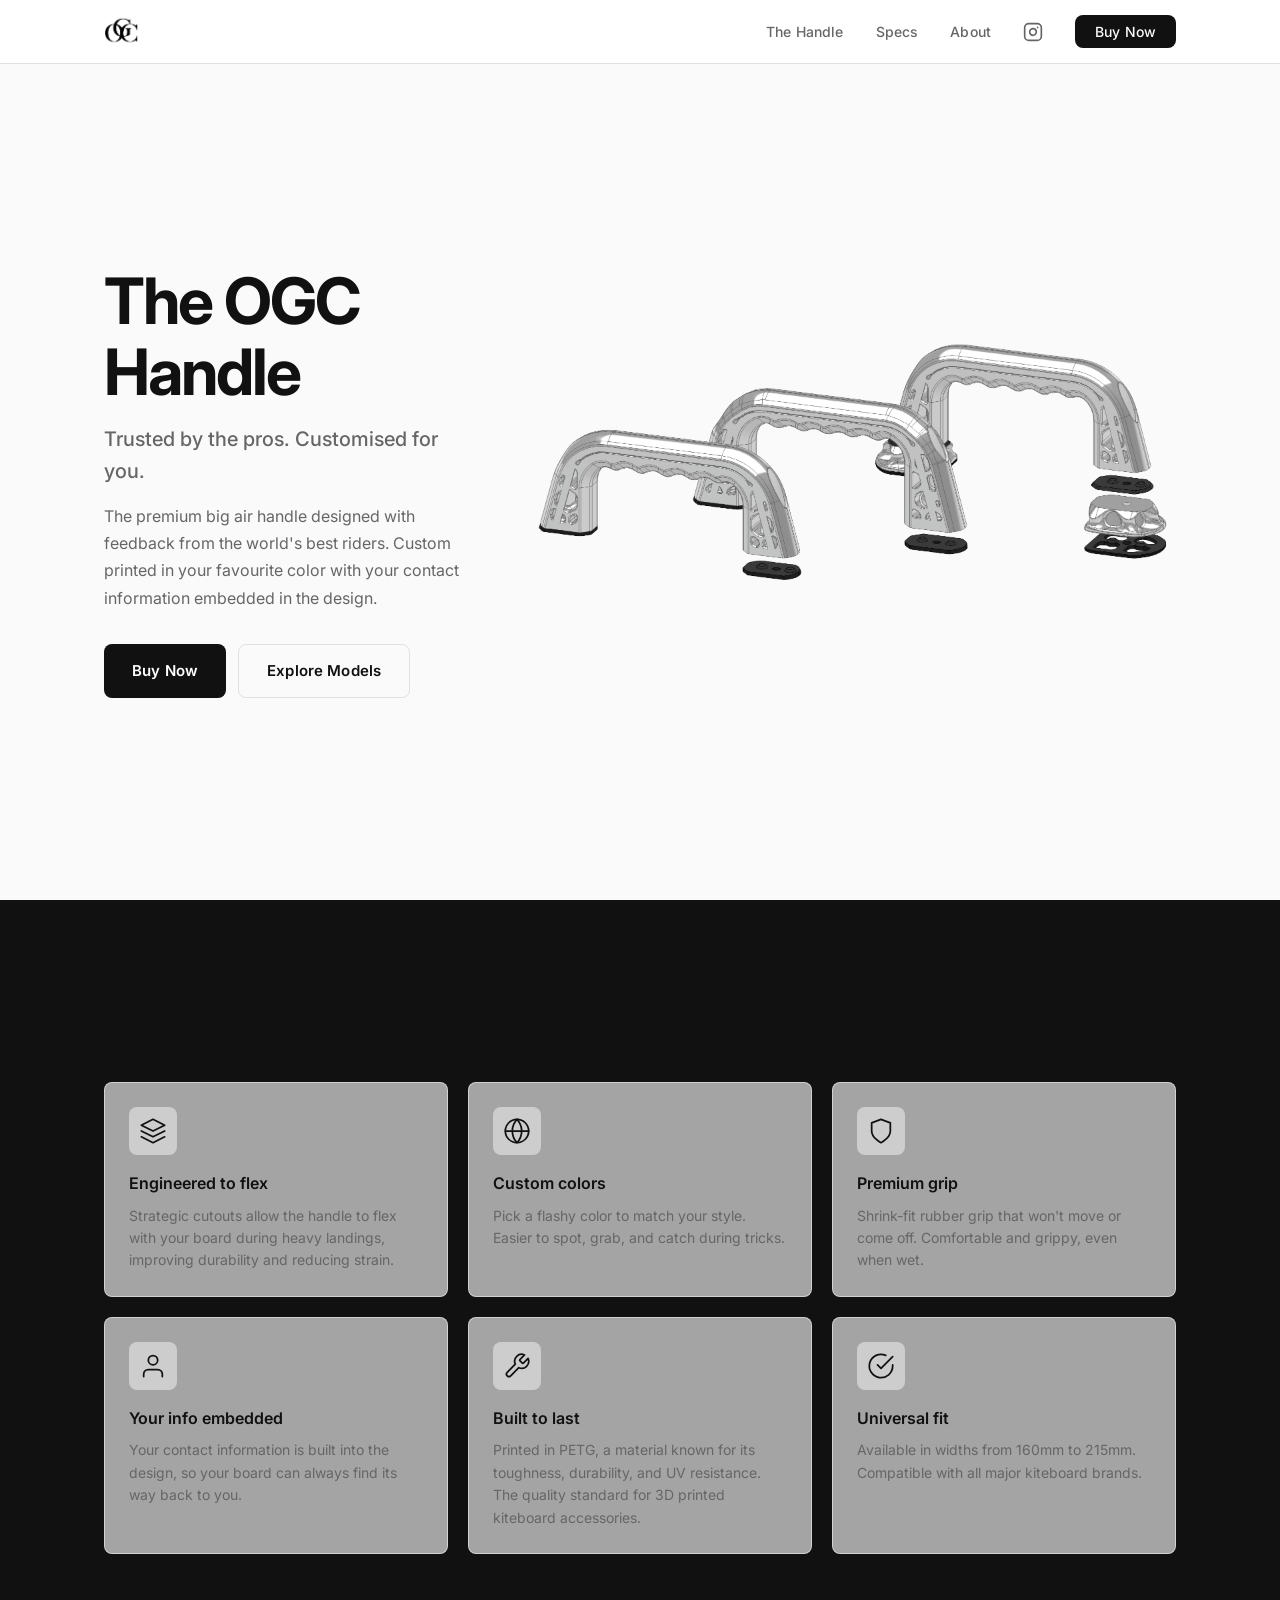
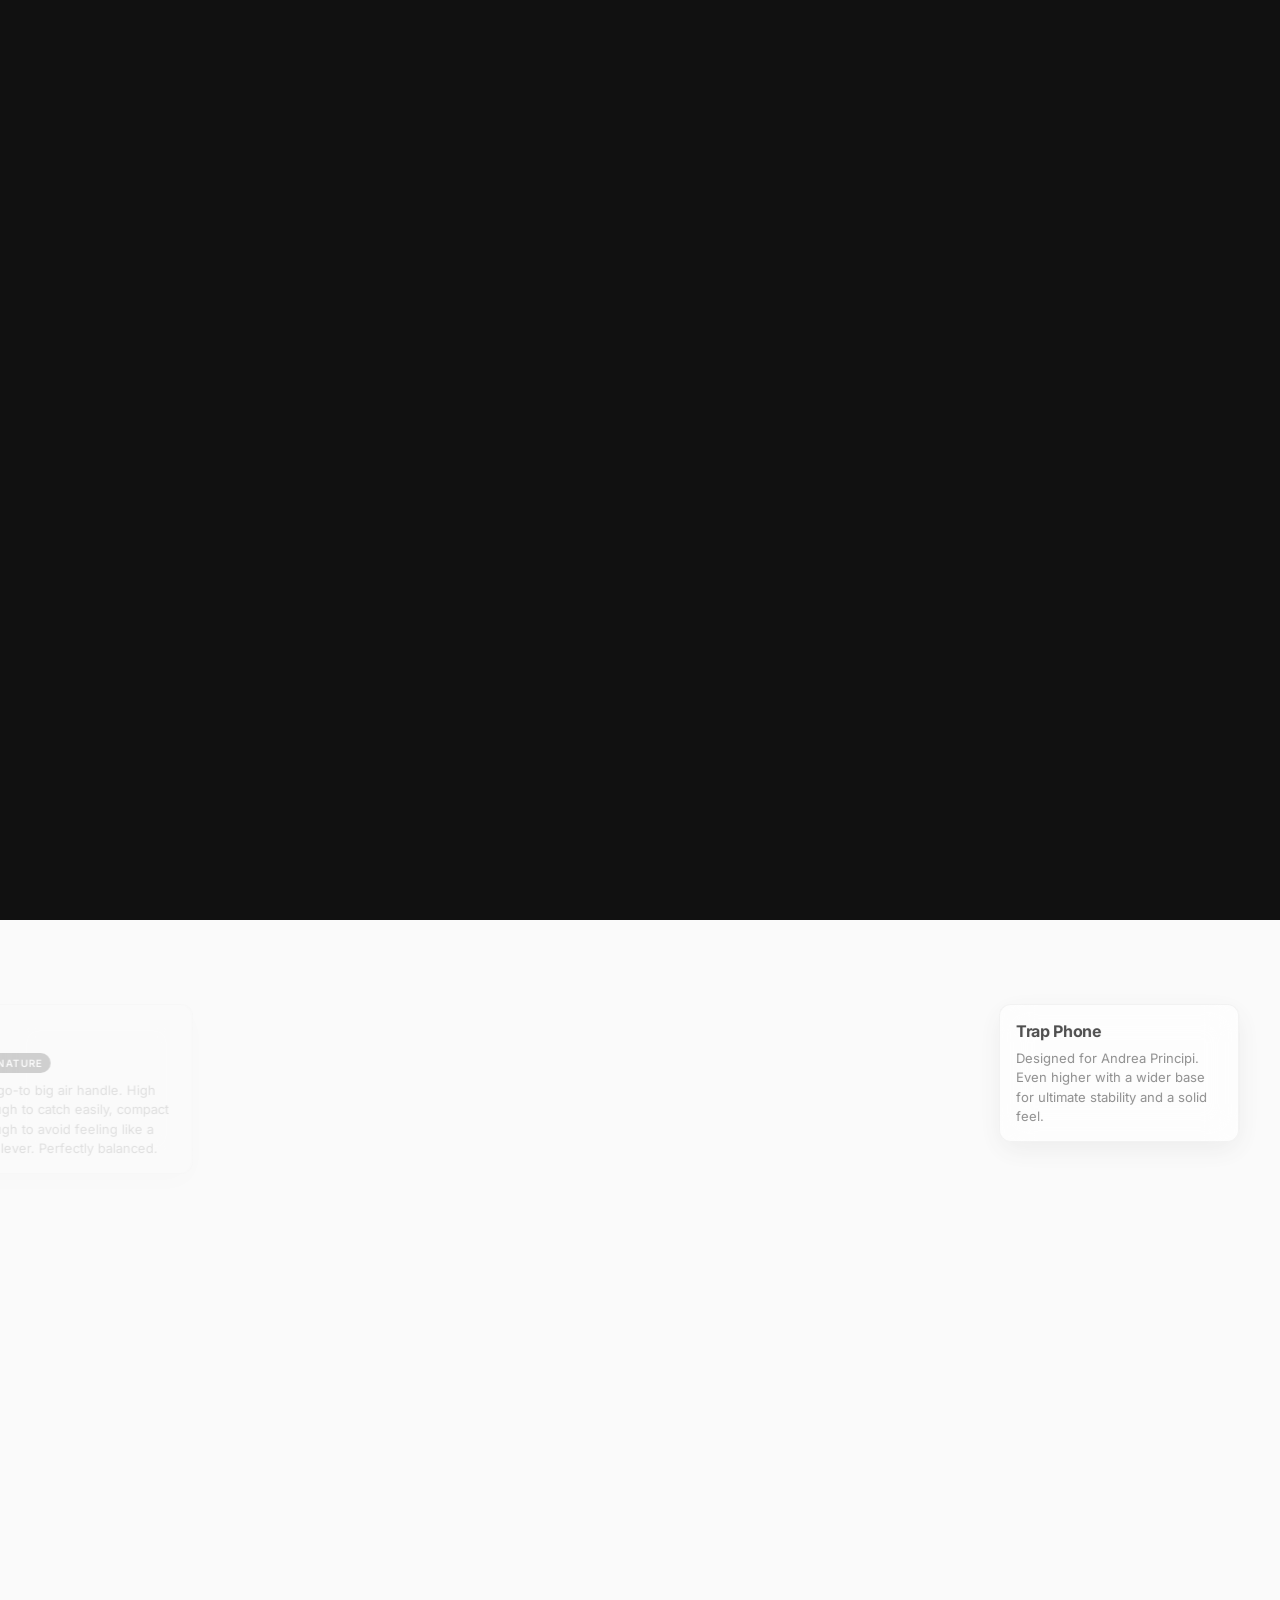
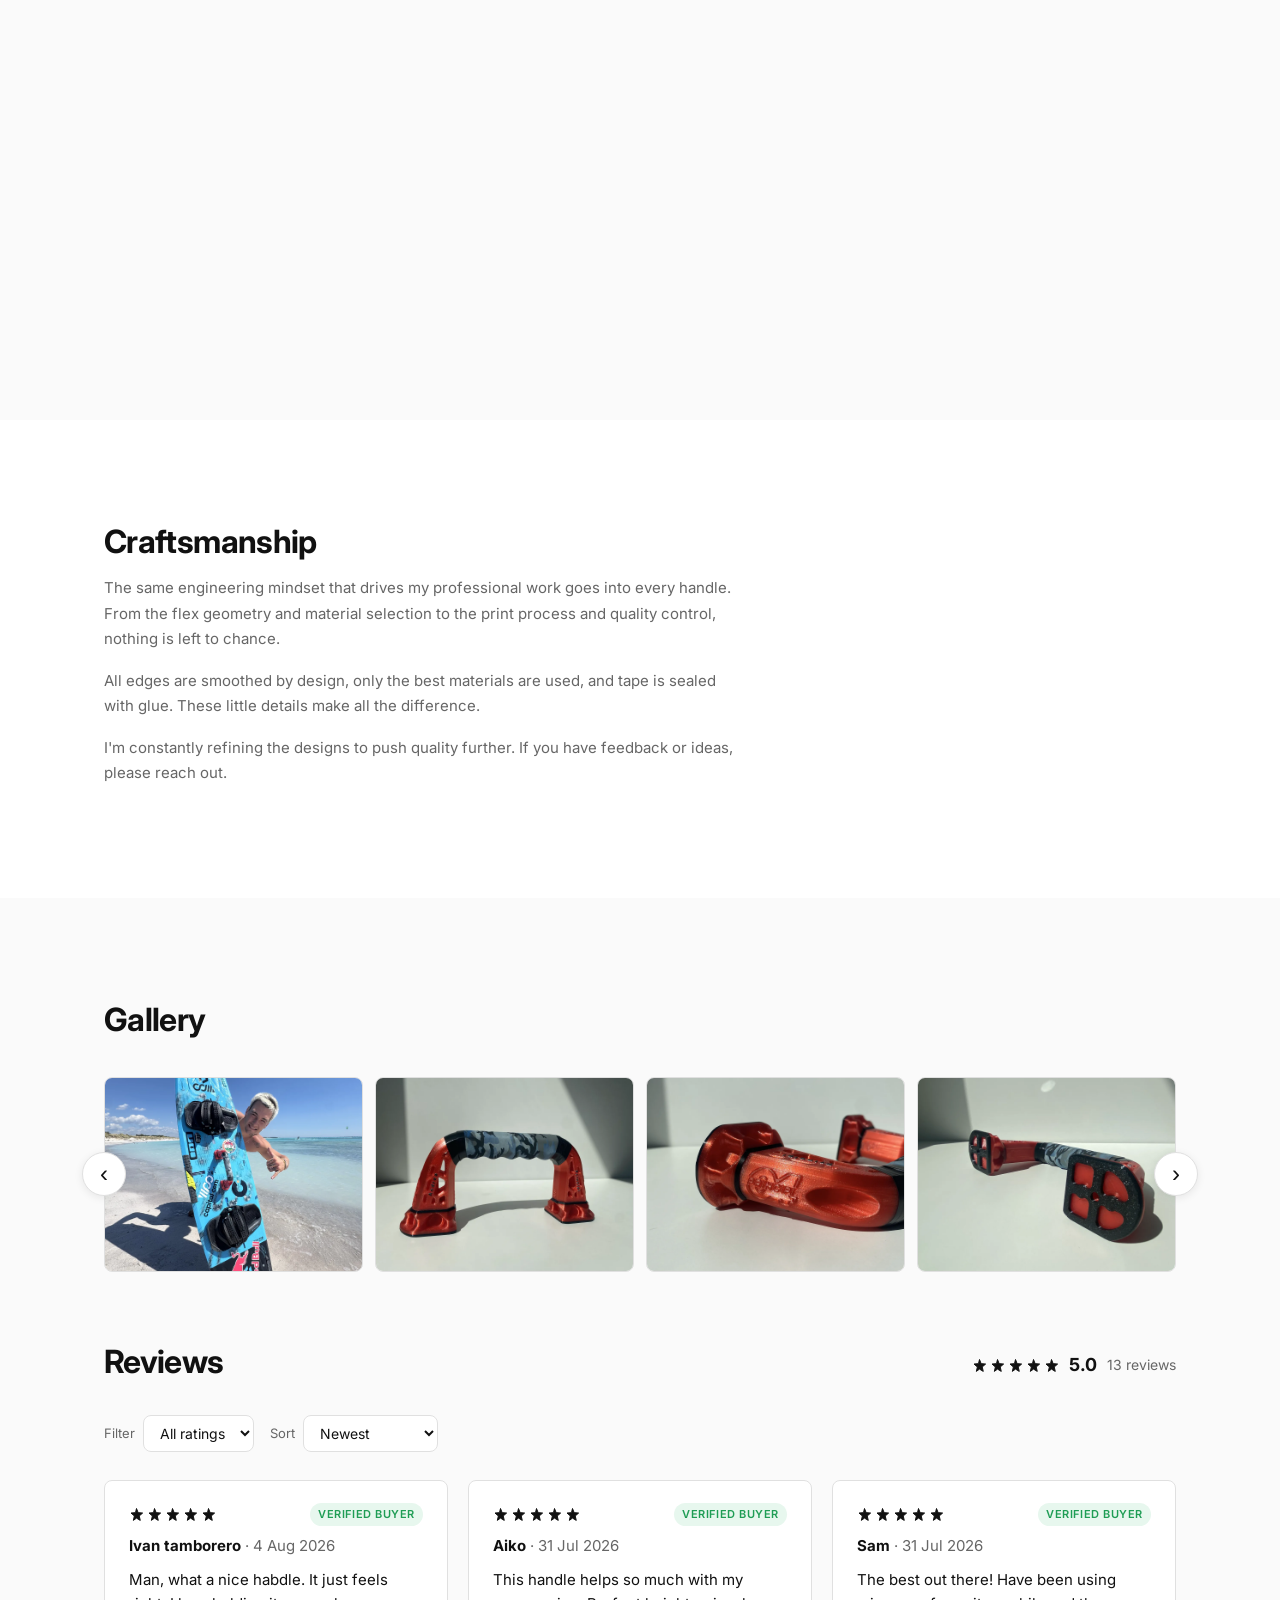
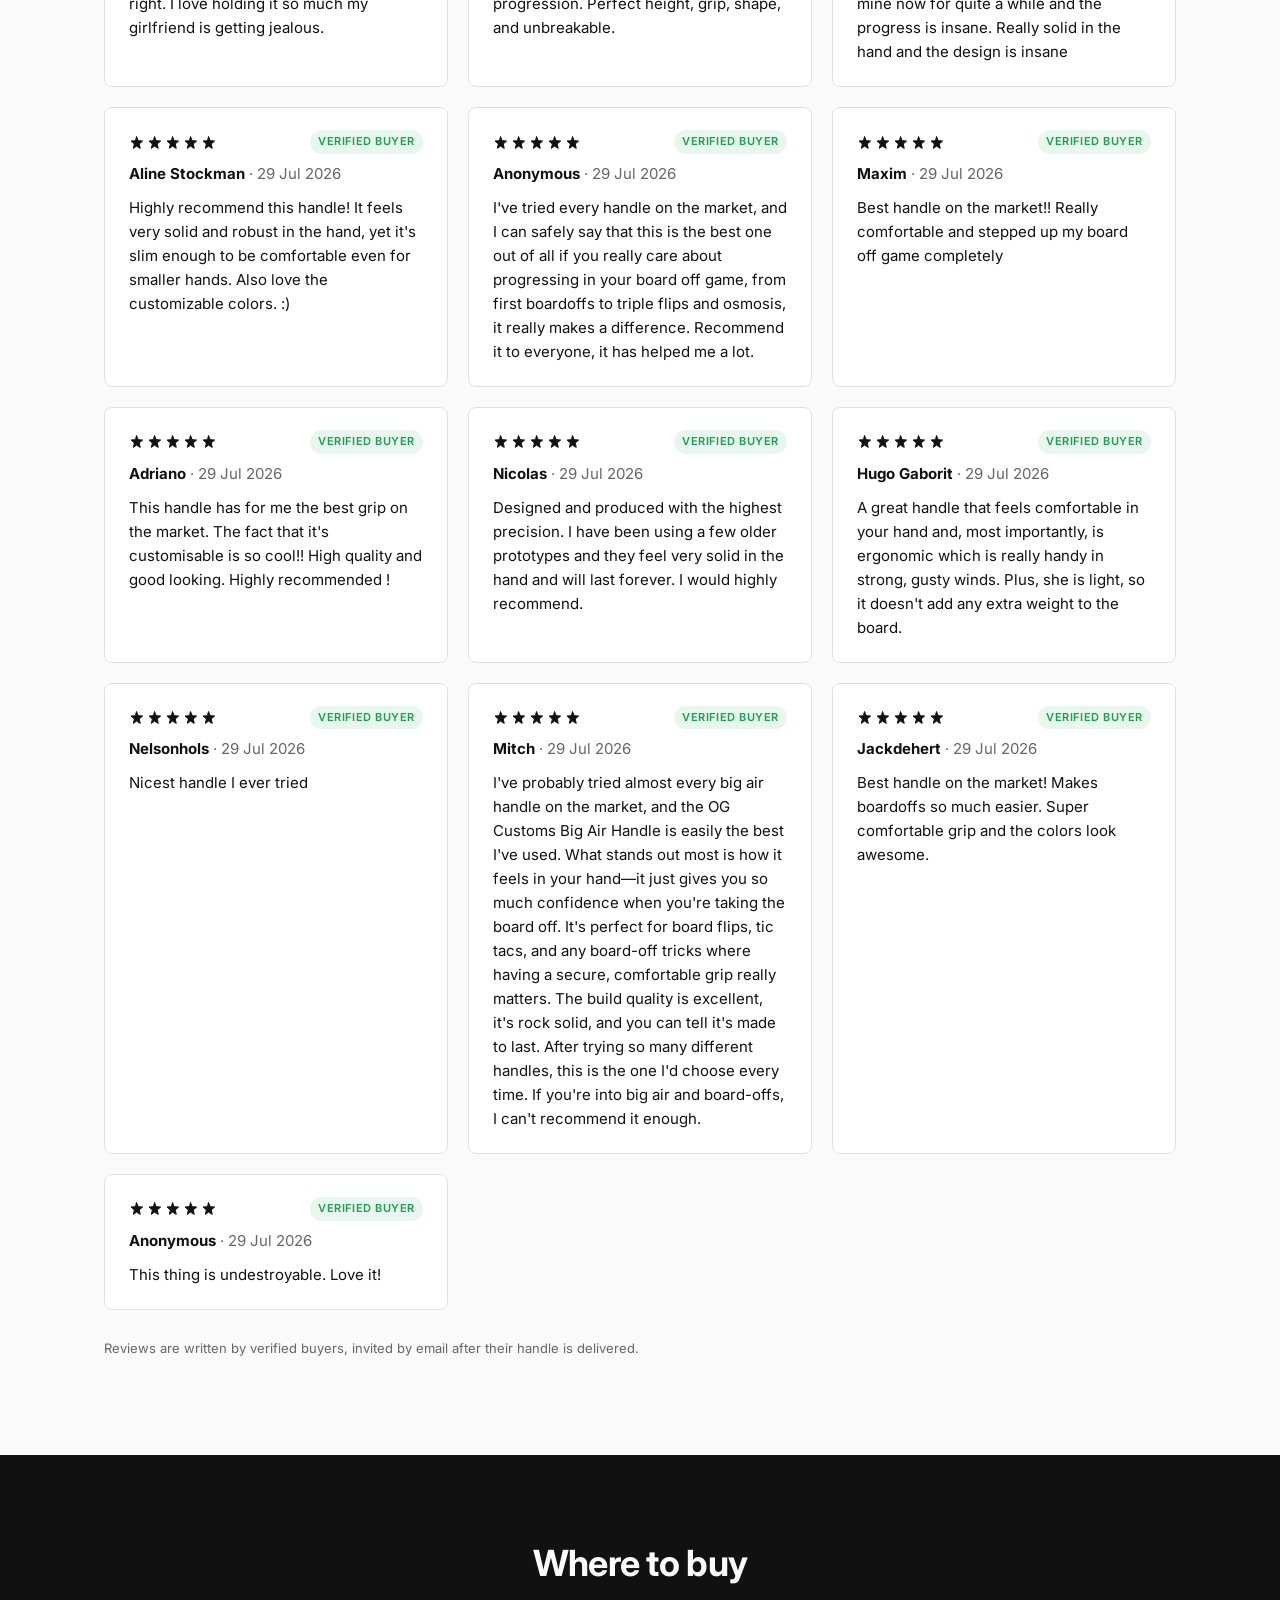
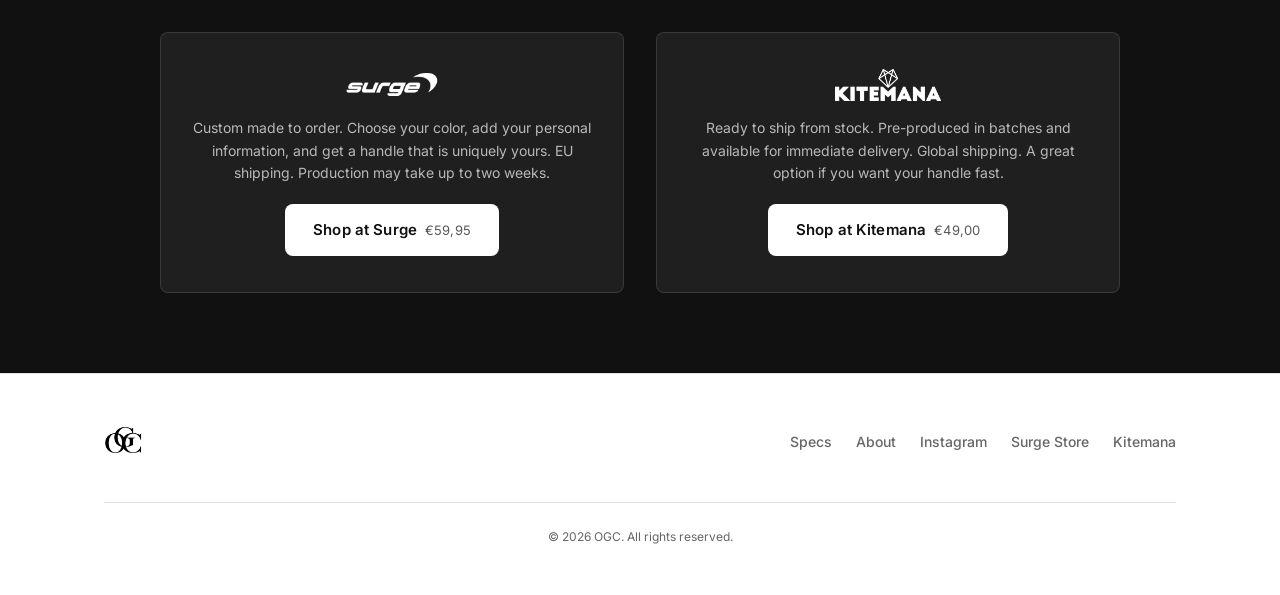
==== commit 72500005: "Use new extended desktop background video (ogc-web-ext.mp4); drop unused ogc-web.mp4 Co-authored-by:" ====
--- a/index.html
+++ b/index.html
@@ -74,9 +74,9 @@
     <div class="features__pin">
       <div class="features__stage">
         <div class="features__video" aria-hidden="true">
-          <video autoplay muted loop playsinline>
-            <source src="/videos/ogc-web.mp4" type="video/mp4">
-          </video>
+          <video autoplay muted loop playsinline preload="none"
+                 data-desktop="/videos/ogc-web-ext.mp4"
+                 data-mobile="https://www.surgekitestore.com/cdn/shop/videos/c/vp/786f7b81bce64970866d58cb7cb58473/786f7b81bce64970866d58cb7cb58473.HD-1080p-7.2Mbps-64660646.mp4?v=0"></video>
         </div>
         <div class="section__inner">
       <div class="features__grid">
--- a/css/style.css
+++ b/css/style.css
@@ -1146,17 +1146,59 @@
     max-width: 280px;
   }
 
+  /* Six engineered points: 2 wide x 3 tall, as a single full-screen panel over
+     the video - no inner scroll, no overflow. */
   .features__grid {
-    grid-template-columns: 1fr;
-    gap: 16px;
+    grid-template-columns: repeat(2, 1fr);
+    gap: 10px;
   }
 
   .features__pin {
-    height: 160vh;
-  }
-
+    height: auto;
+  }
+
+  /* Unpinned but still a positioning context so the absolute video fills the
+     stage. top:0 cancels the desktop sticky offset, which was leaving a black
+     bar above the video and pushing the video past the section below. */
   .features__stage {
-    height: calc(100dvh - var(--nav-height));
+    position: relative;
+    top: 0;
+    height: auto;
+    min-height: calc(100dvh - var(--nav-height));
+  }
+
+  .features .section__inner {
+    height: auto;
+    min-height: calc(100dvh - var(--nav-height));
+    overflow: visible;
+    padding-top: 20px;
+    padding-bottom: 20px;
+  }
+
+  /* Compact cards so all six fit within one phone screen. */
+  .features .feature {
+    padding: 12px 14px;
+  }
+
+  .features .feature__icon {
+    width: 32px;
+    height: 32px;
+    margin-bottom: 8px;
+  }
+
+  .features .feature__icon svg {
+    width: 20px;
+    height: 20px;
+  }
+
+  .features .feature h3 {
+    font-size: 13px;
+    margin-bottom: 3px;
+  }
+
+  .features .feature p {
+    font-size: 11.5px;
+    line-height: 1.4;
   }
 
   .features__viewer {
@@ -1164,12 +1206,12 @@
   }
 
   .viewer__pin {
-    height: 280vh;
+    height: 200vh;
   }
 
   .viewer__caption {
-    width: min(200px, 70vw);
-    padding: 10px 12px;
+    width: min(300px, 92vw);
+    padding: 8px 14px;
   }
 
   .viewer__caption-name {
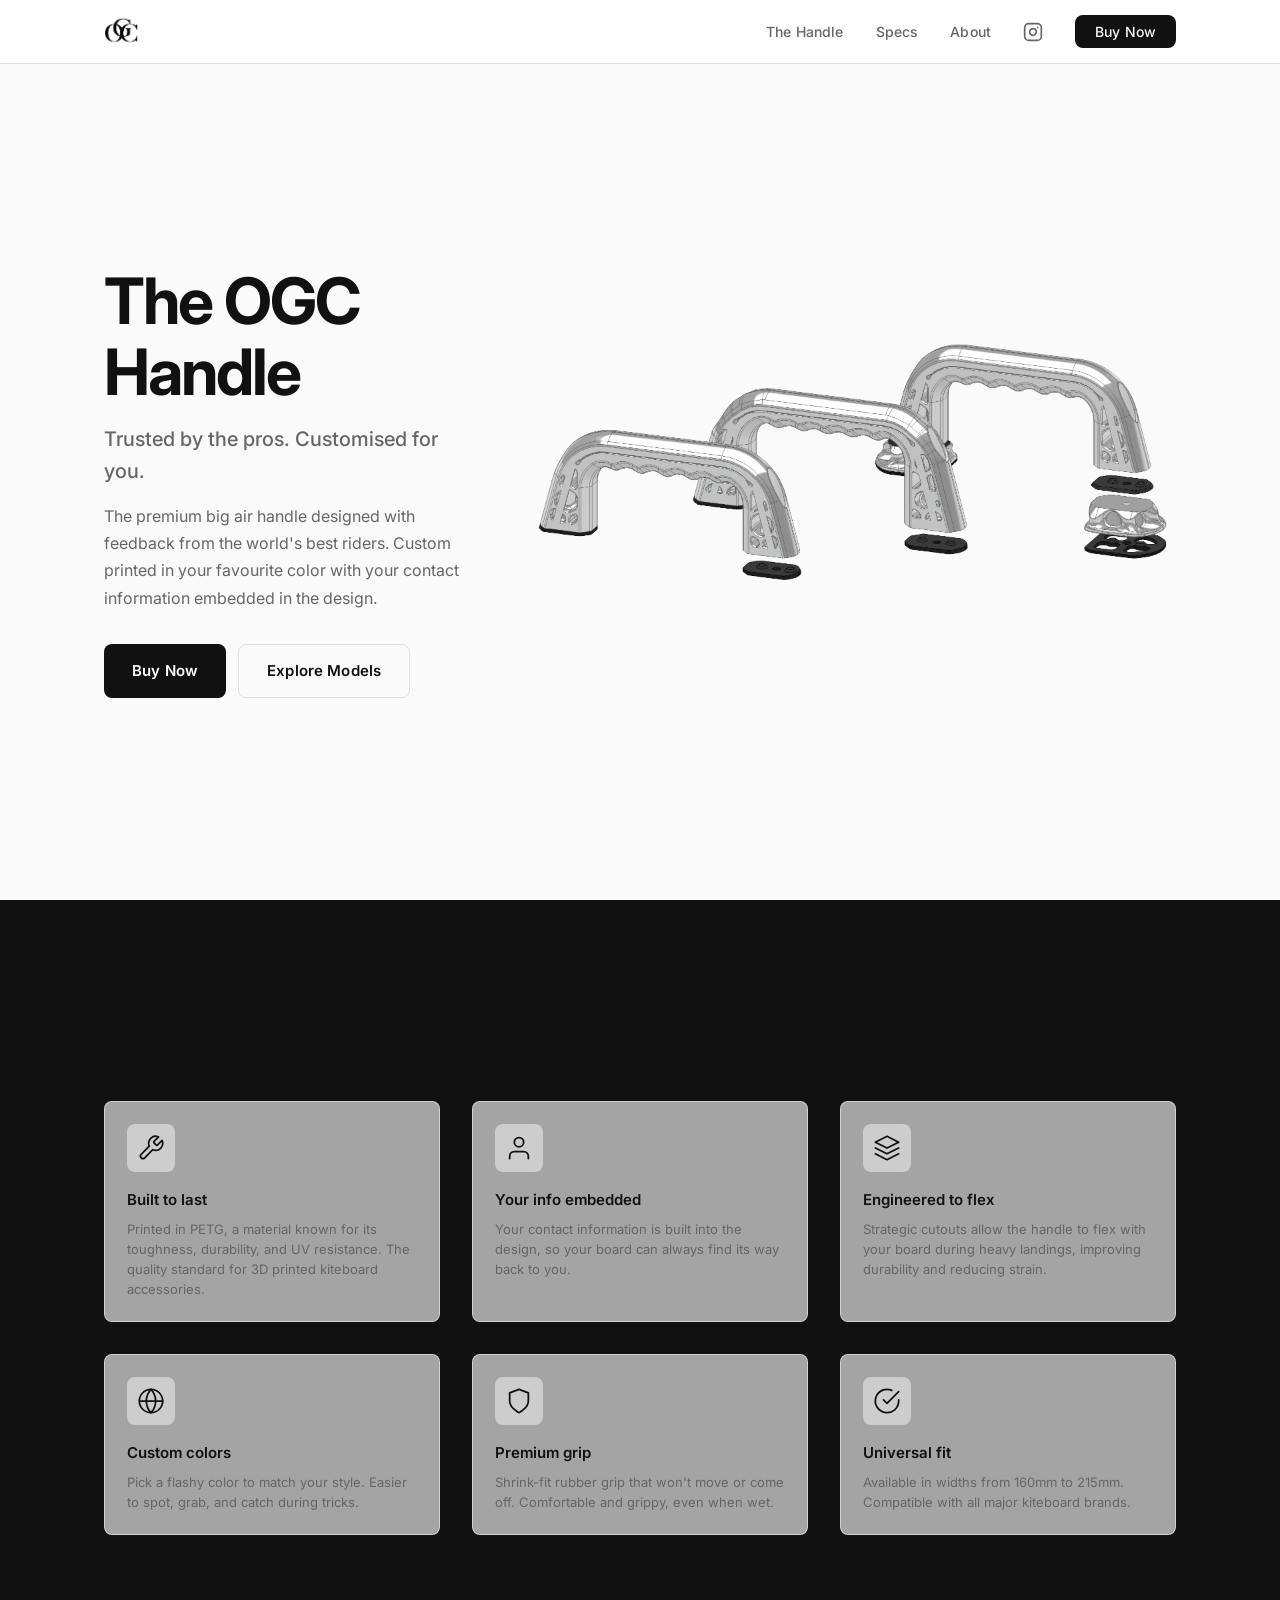
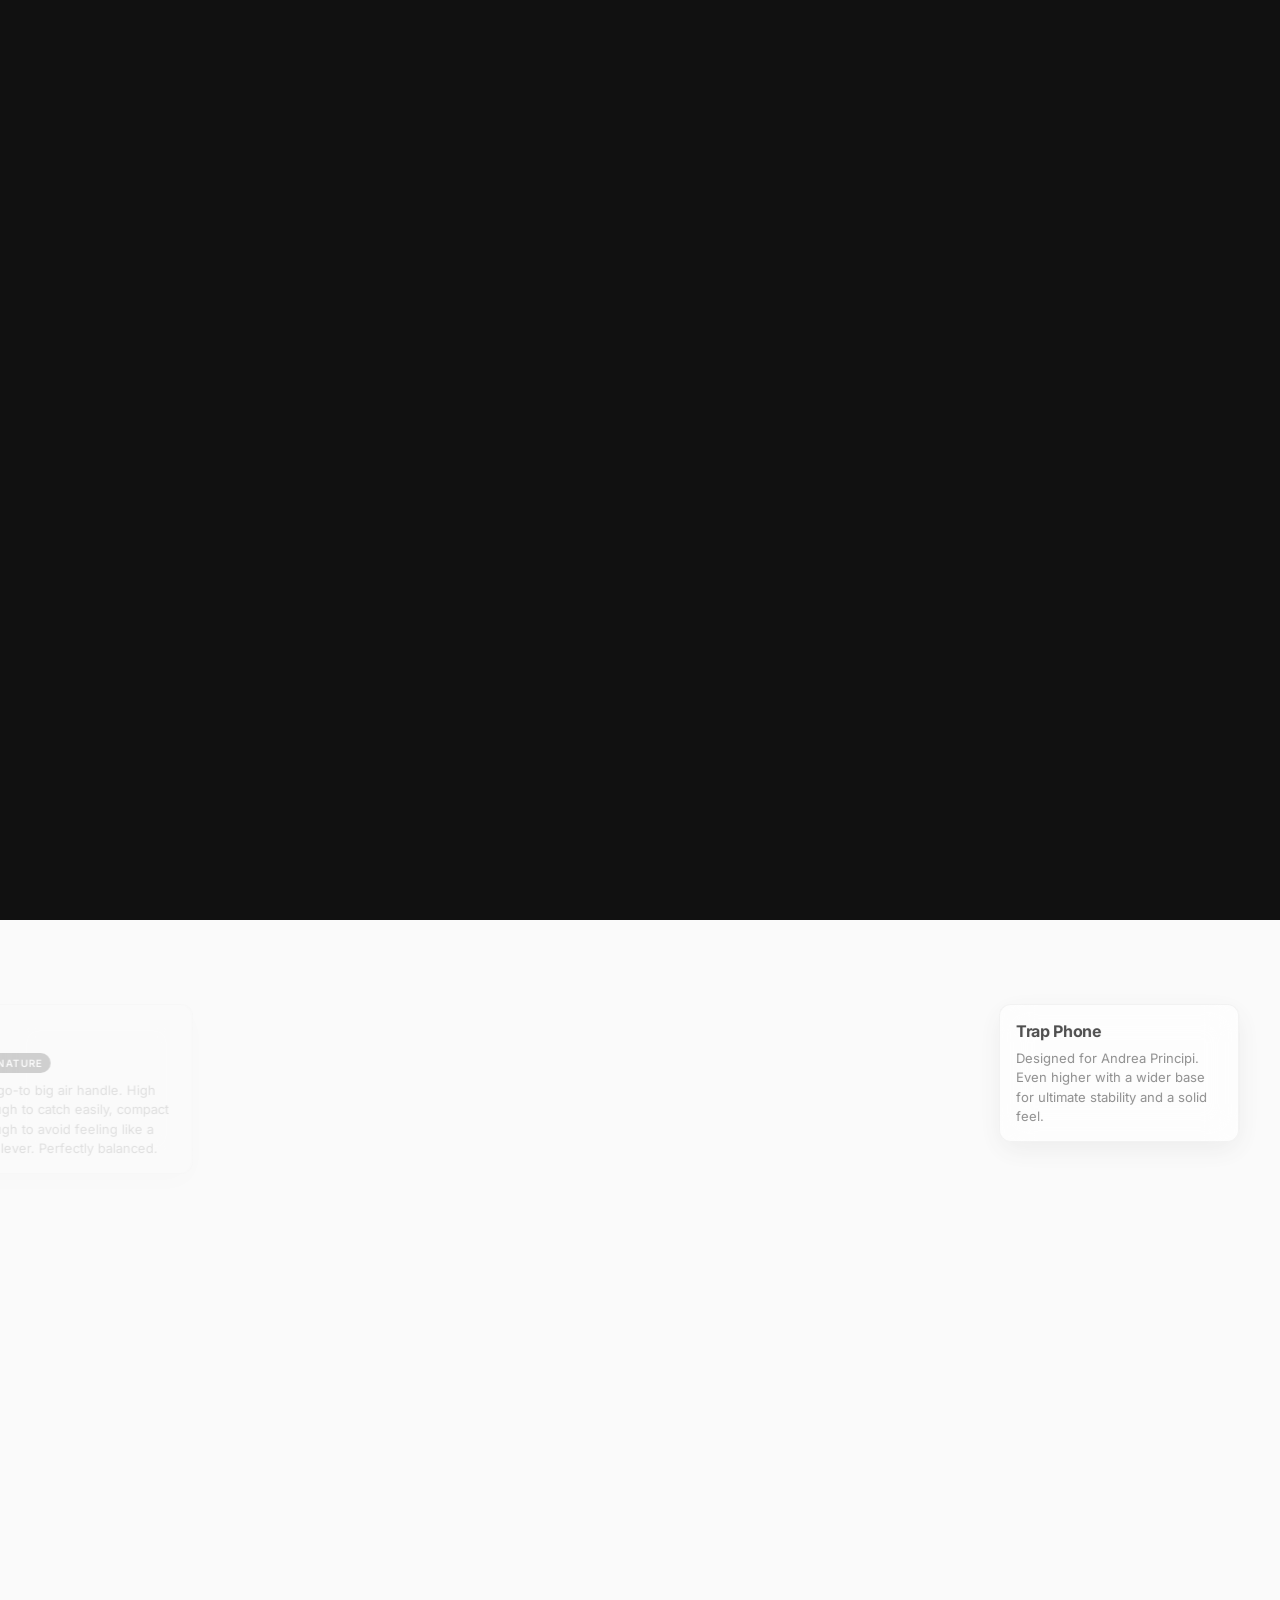
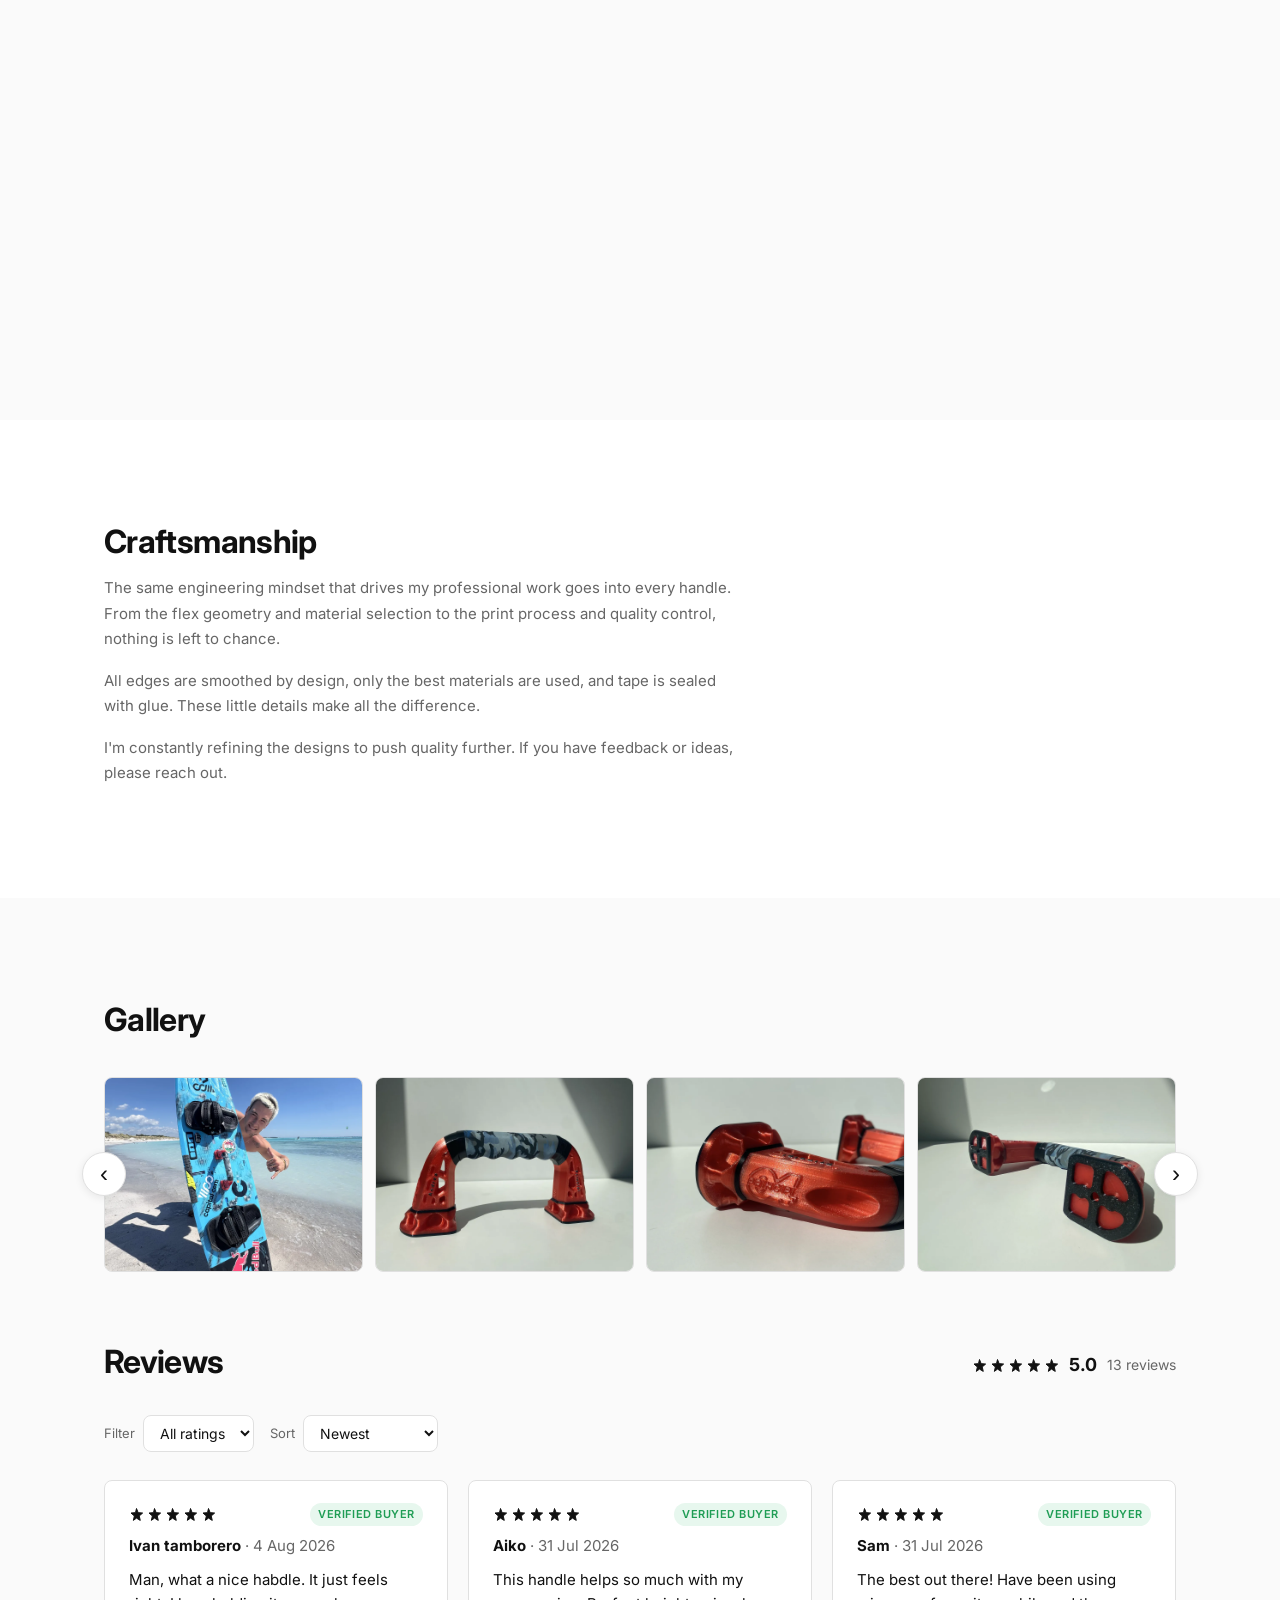
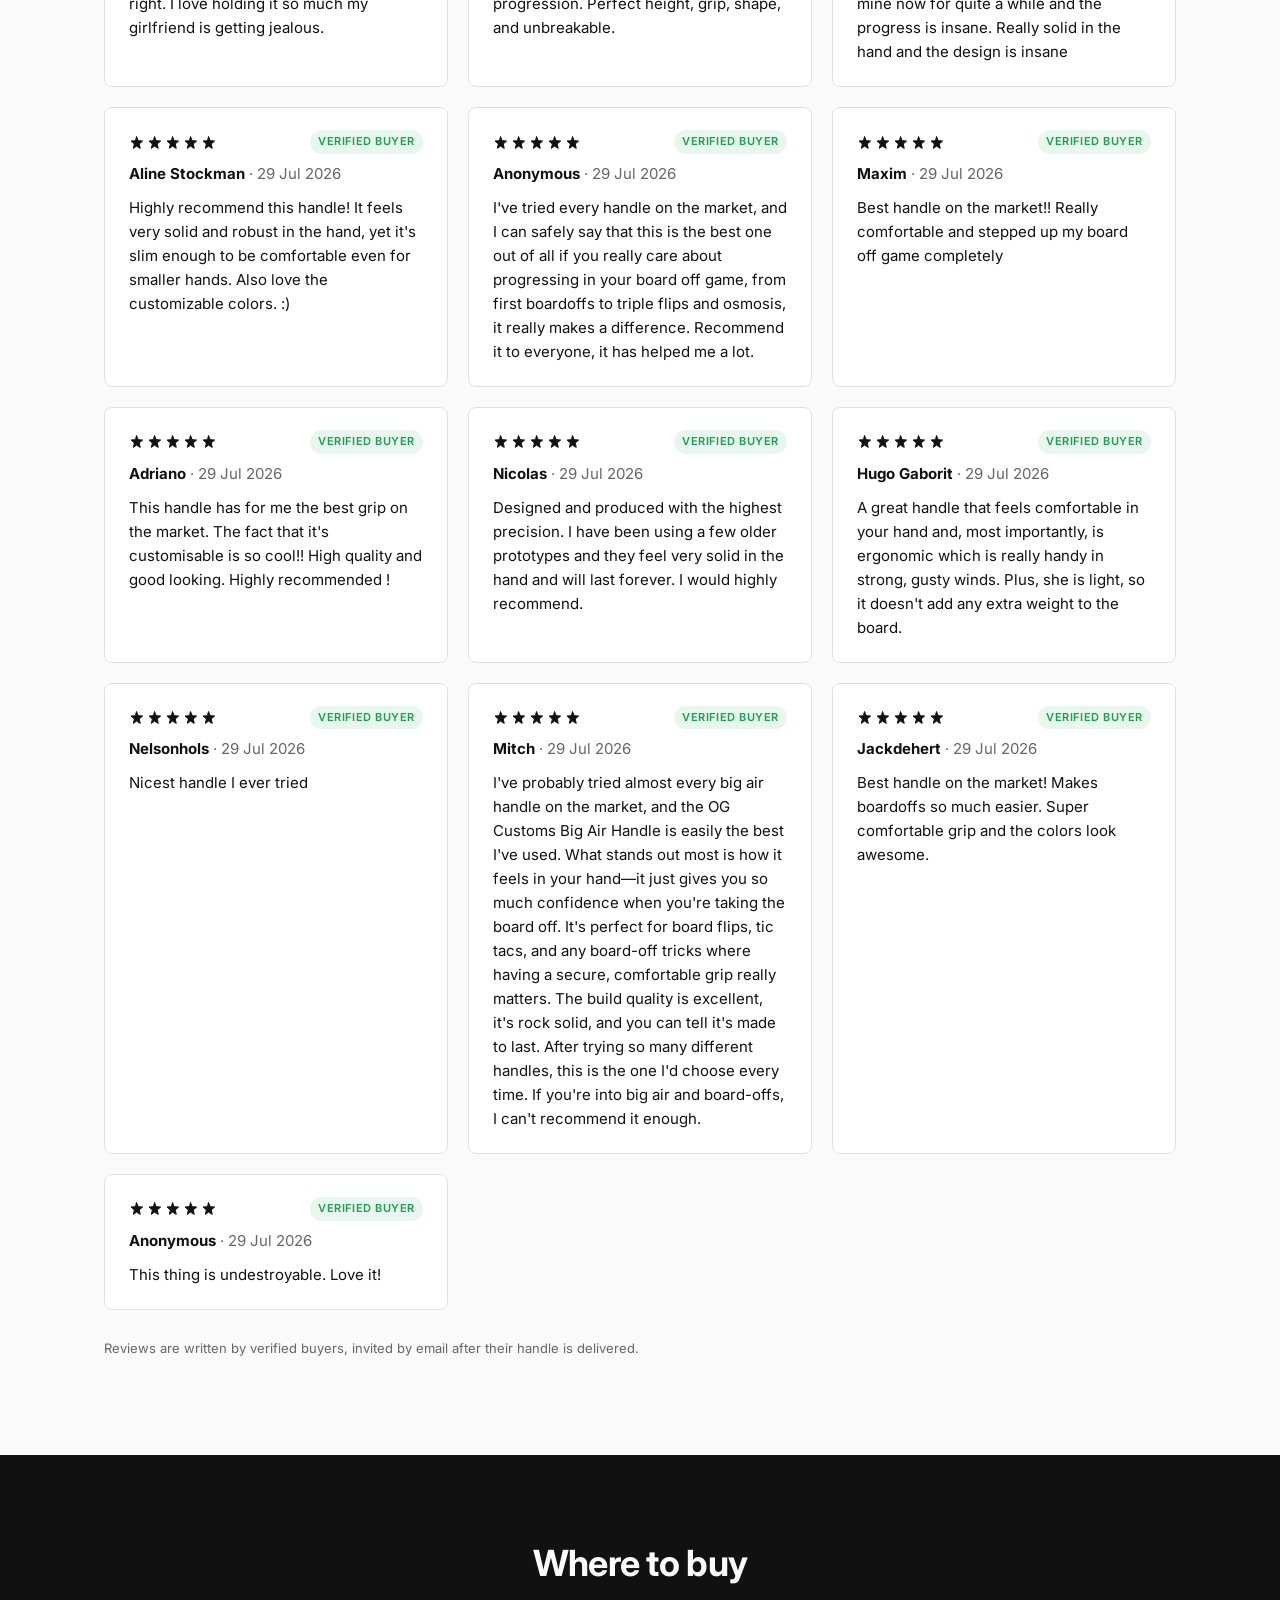
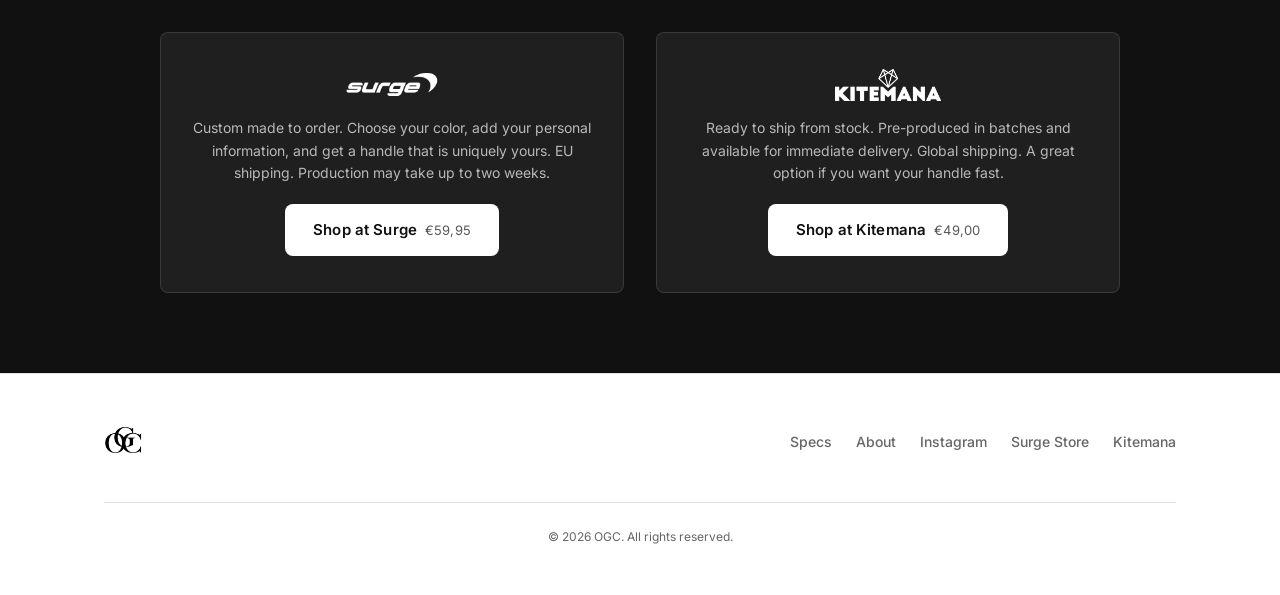
==== commit ab8c1c9c: "Features: larger grid gap, slightly smaller text, reorder tiles (Built to last / Your info / Enginee" ====
--- a/index.html
+++ b/index.html
@@ -83,6 +83,22 @@
 
         <div class="feature">
           <div class="feature__icon">
+            <svg width="28" height="28" viewBox="0 0 24 24" fill="none" stroke="currentColor" stroke-width="1.5" stroke-linecap="round" stroke-linejoin="round"><path d="M14.7 6.3a1 1 0 0 0 0 1.4l1.6 1.6a1 1 0 0 0 1.4 0l3.77-3.77a6 6 0 0 1-7.94 7.94l-6.91 6.91a2.12 2.12 0 0 1-3-3l6.91-6.91a6 6 0 0 1 7.94-7.94l-3.76 3.76z"/></svg>
+          </div>
+          <h3>Built to last</h3>
+          <p>Printed in PETG, a material known for its toughness, durability, and UV resistance. The quality standard for 3D printed kiteboard accessories.</p>
+        </div>
+
+        <div class="feature">
+          <div class="feature__icon">
+            <svg width="28" height="28" viewBox="0 0 24 24" fill="none" stroke="currentColor" stroke-width="1.5" stroke-linecap="round" stroke-linejoin="round"><path d="M20 21v-2a4 4 0 0 0-4-4H8a4 4 0 0 0-4 4v2"/><circle cx="12" cy="7" r="4"/></svg>
+          </div>
+          <h3>Your info embedded</h3>
+          <p>Your contact information is built into the design, so your board can always find its way back to you.</p>
+        </div>
+
+        <div class="feature">
+          <div class="feature__icon">
             <svg width="28" height="28" viewBox="0 0 24 24" fill="none" stroke="currentColor" stroke-width="1.5" stroke-linecap="round" stroke-linejoin="round"><path d="M12 2L2 7l10 5 10-5-10-5z"/><path d="M2 17l10 5 10-5"/><path d="M2 12l10 5 10-5"/></svg>
           </div>
           <h3>Engineered to flex</h3>
@@ -103,22 +119,6 @@
           </div>
           <h3>Premium grip</h3>
           <p>Shrink-fit rubber grip that won't move or come off. Comfortable and grippy, even when wet.</p>
-        </div>
-
-        <div class="feature">
-          <div class="feature__icon">
-            <svg width="28" height="28" viewBox="0 0 24 24" fill="none" stroke="currentColor" stroke-width="1.5" stroke-linecap="round" stroke-linejoin="round"><path d="M20 21v-2a4 4 0 0 0-4-4H8a4 4 0 0 0-4 4v2"/><circle cx="12" cy="7" r="4"/></svg>
-          </div>
-          <h3>Your info embedded</h3>
-          <p>Your contact information is built into the design, so your board can always find its way back to you.</p>
-        </div>
-
-        <div class="feature">
-          <div class="feature__icon">
-            <svg width="28" height="28" viewBox="0 0 24 24" fill="none" stroke="currentColor" stroke-width="1.5" stroke-linecap="round" stroke-linejoin="round"><path d="M14.7 6.3a1 1 0 0 0 0 1.4l1.6 1.6a1 1 0 0 0 1.4 0l3.77-3.77a6 6 0 0 1-7.94 7.94l-6.91 6.91a2.12 2.12 0 0 1-3-3l6.91-6.91a6 6 0 0 1 7.94-7.94l-3.76 3.76z"/></svg>
-          </div>
-          <h3>Built to last</h3>
-          <p>Printed in PETG, a material known for its toughness, durability, and UV resistance. The quality standard for 3D printed kiteboard accessories.</p>
         </div>
 
         <div class="feature">
--- a/css/style.css
+++ b/css/style.css
@@ -314,11 +314,11 @@
 .features__grid {
   display: grid;
   grid-template-columns: repeat(3, 1fr);
-  gap: 20px;
+  gap: 32px;
 }
 
 .feature {
-  padding: 24px;
+  padding: 22px;
   background: rgba(255, 255, 255, 0.62);
   border: 1px solid rgba(255, 255, 255, 0.5);
   border-radius: var(--radius);
@@ -338,15 +338,15 @@
 }
 
 .feature h3 {
-  font-size: 16px;
-  font-weight: 600;
-  margin-bottom: 8px;
+  font-size: 15px;
+  font-weight: 600;
+  margin-bottom: 7px;
 }
 
 .feature p {
-  font-size: 14px;
-  color: var(--color-text-muted);
-  line-height: 1.6;
+  font-size: 13px;
+  color: var(--color-text-muted);
+  line-height: 1.55;
 }
 
 /* ---- GALLERY ---- */
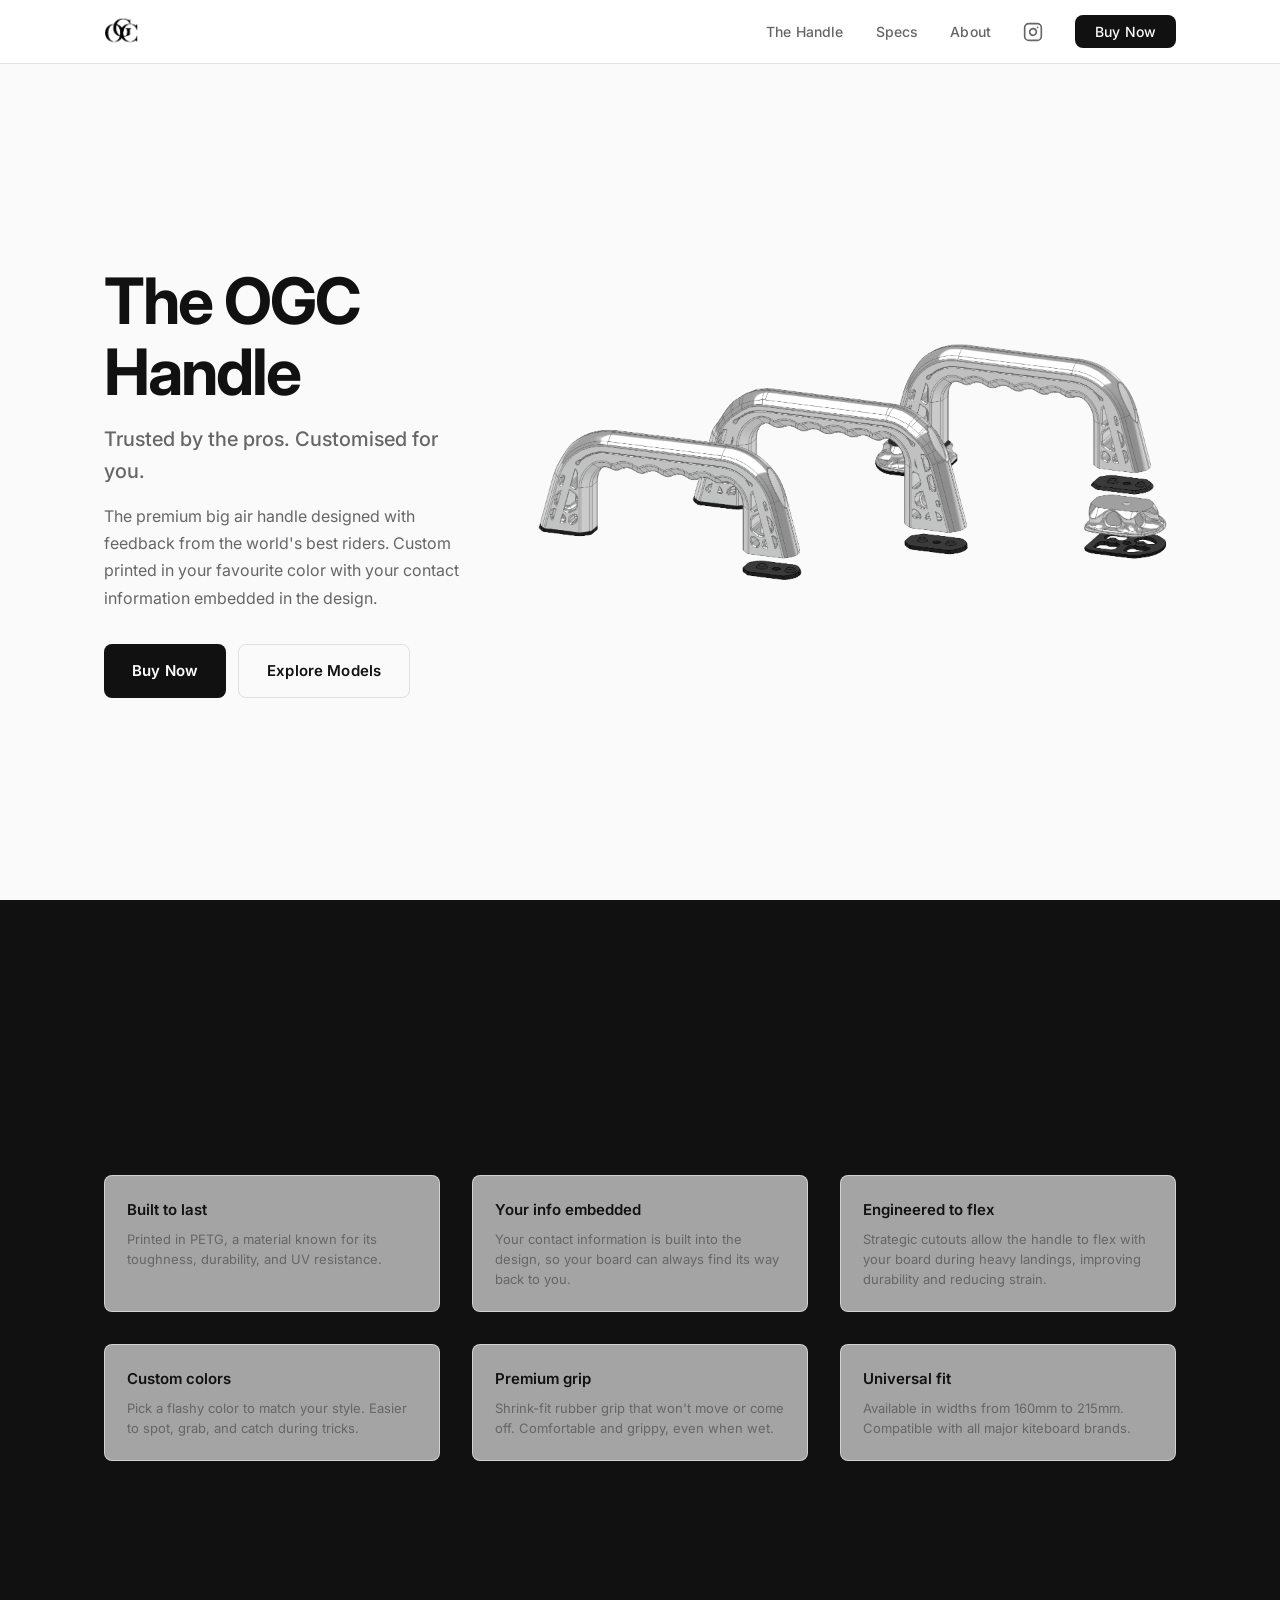
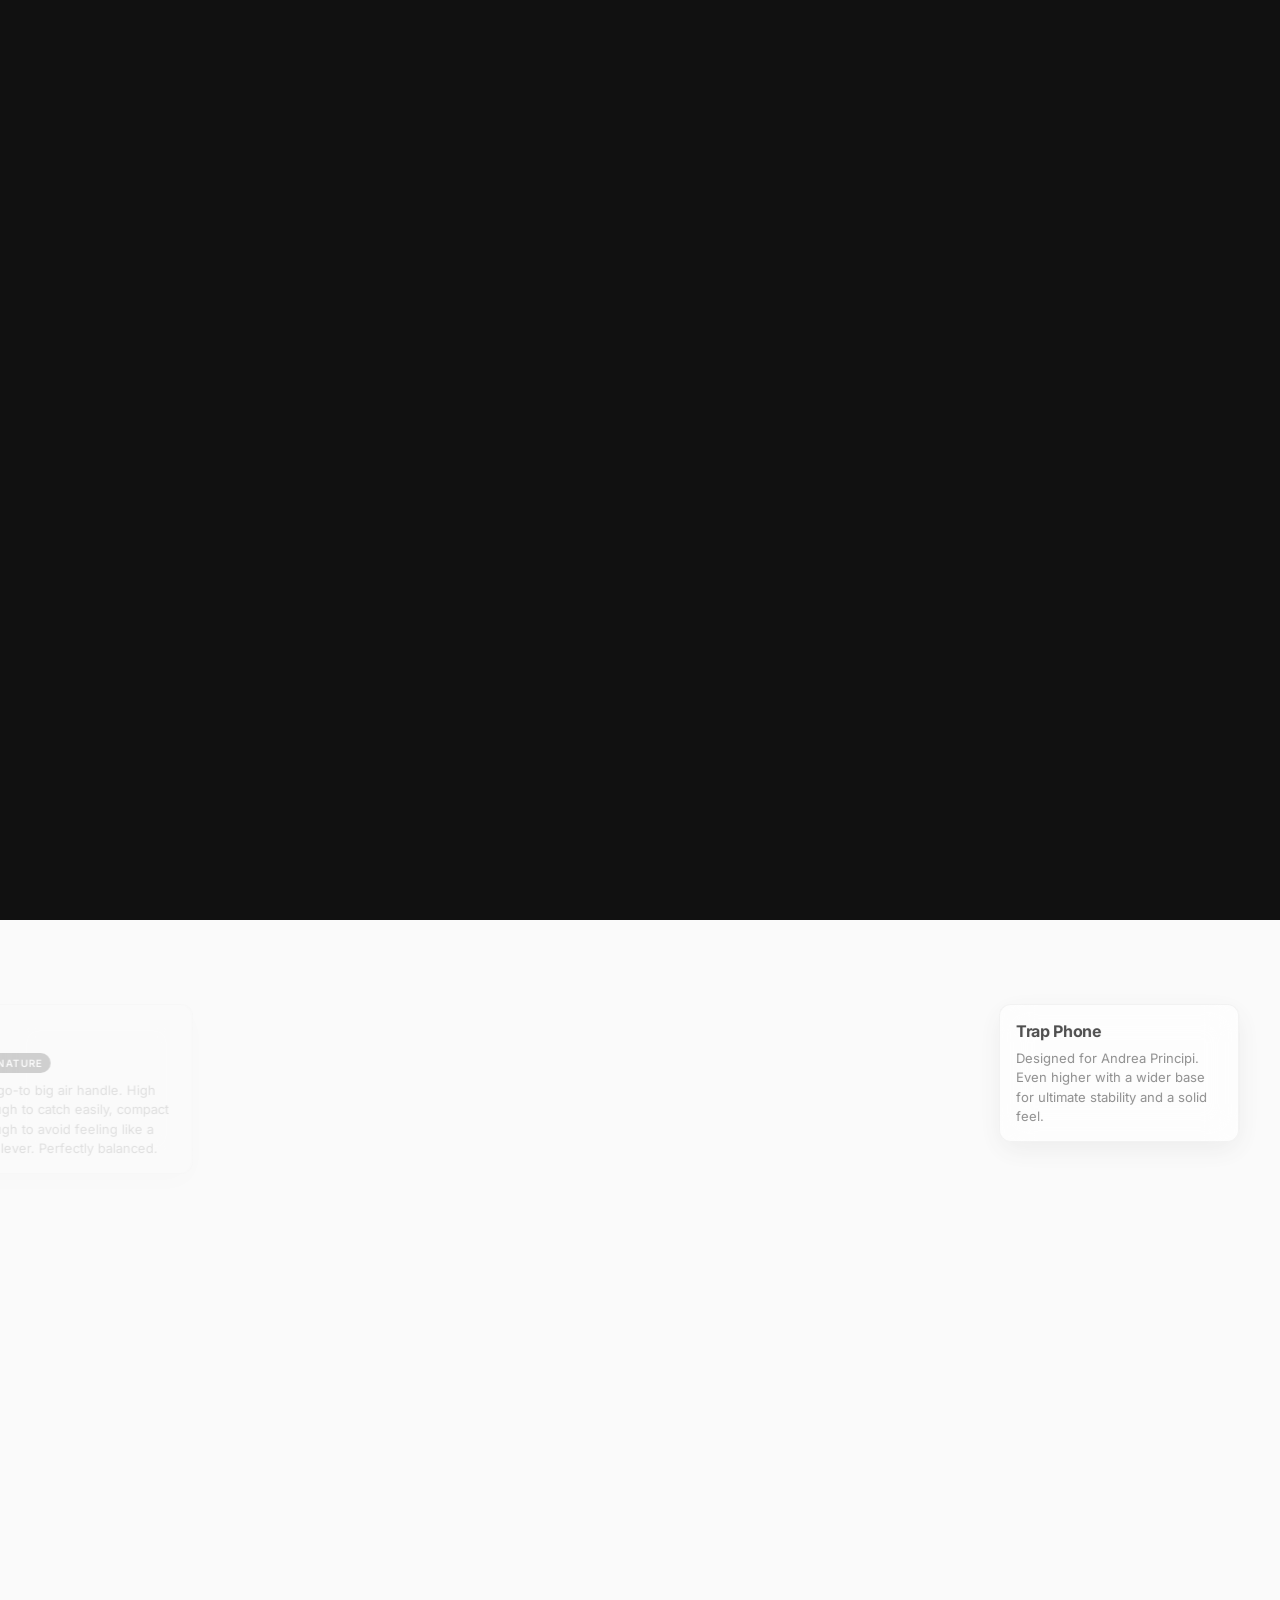
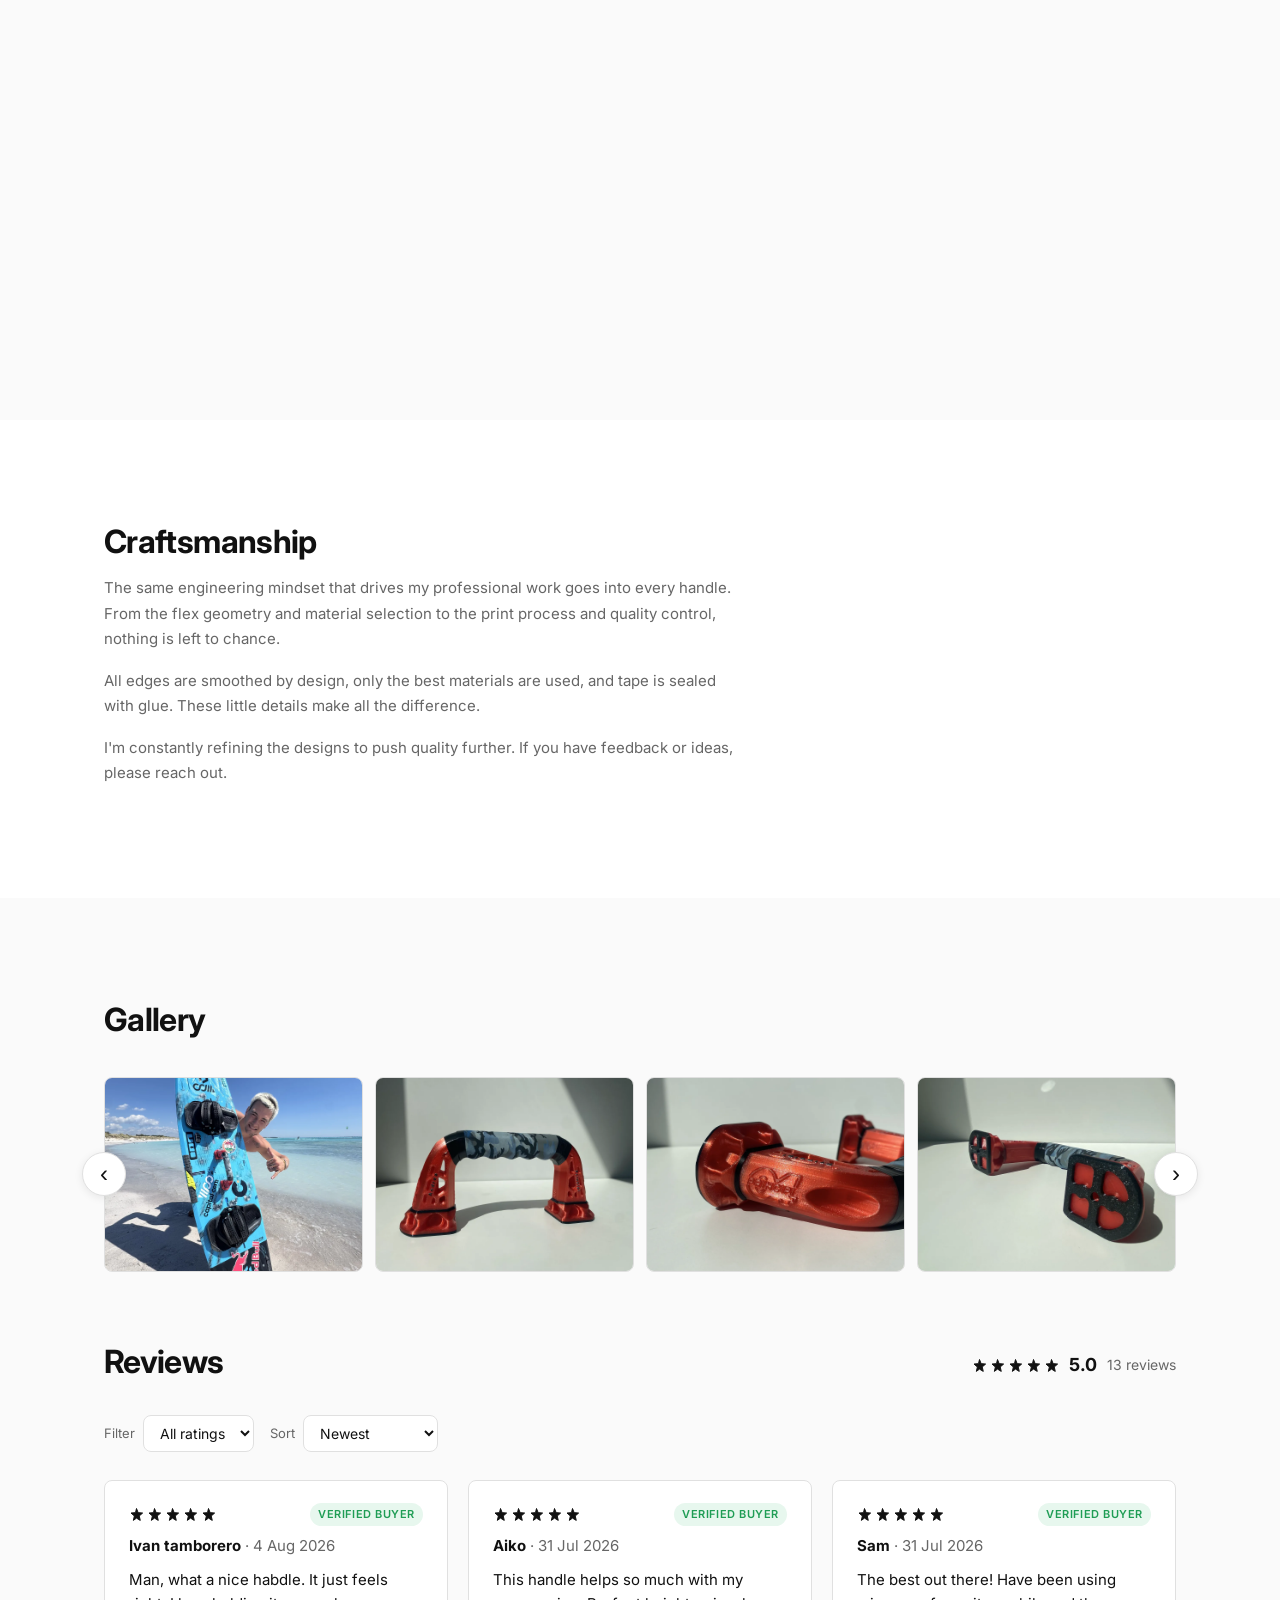
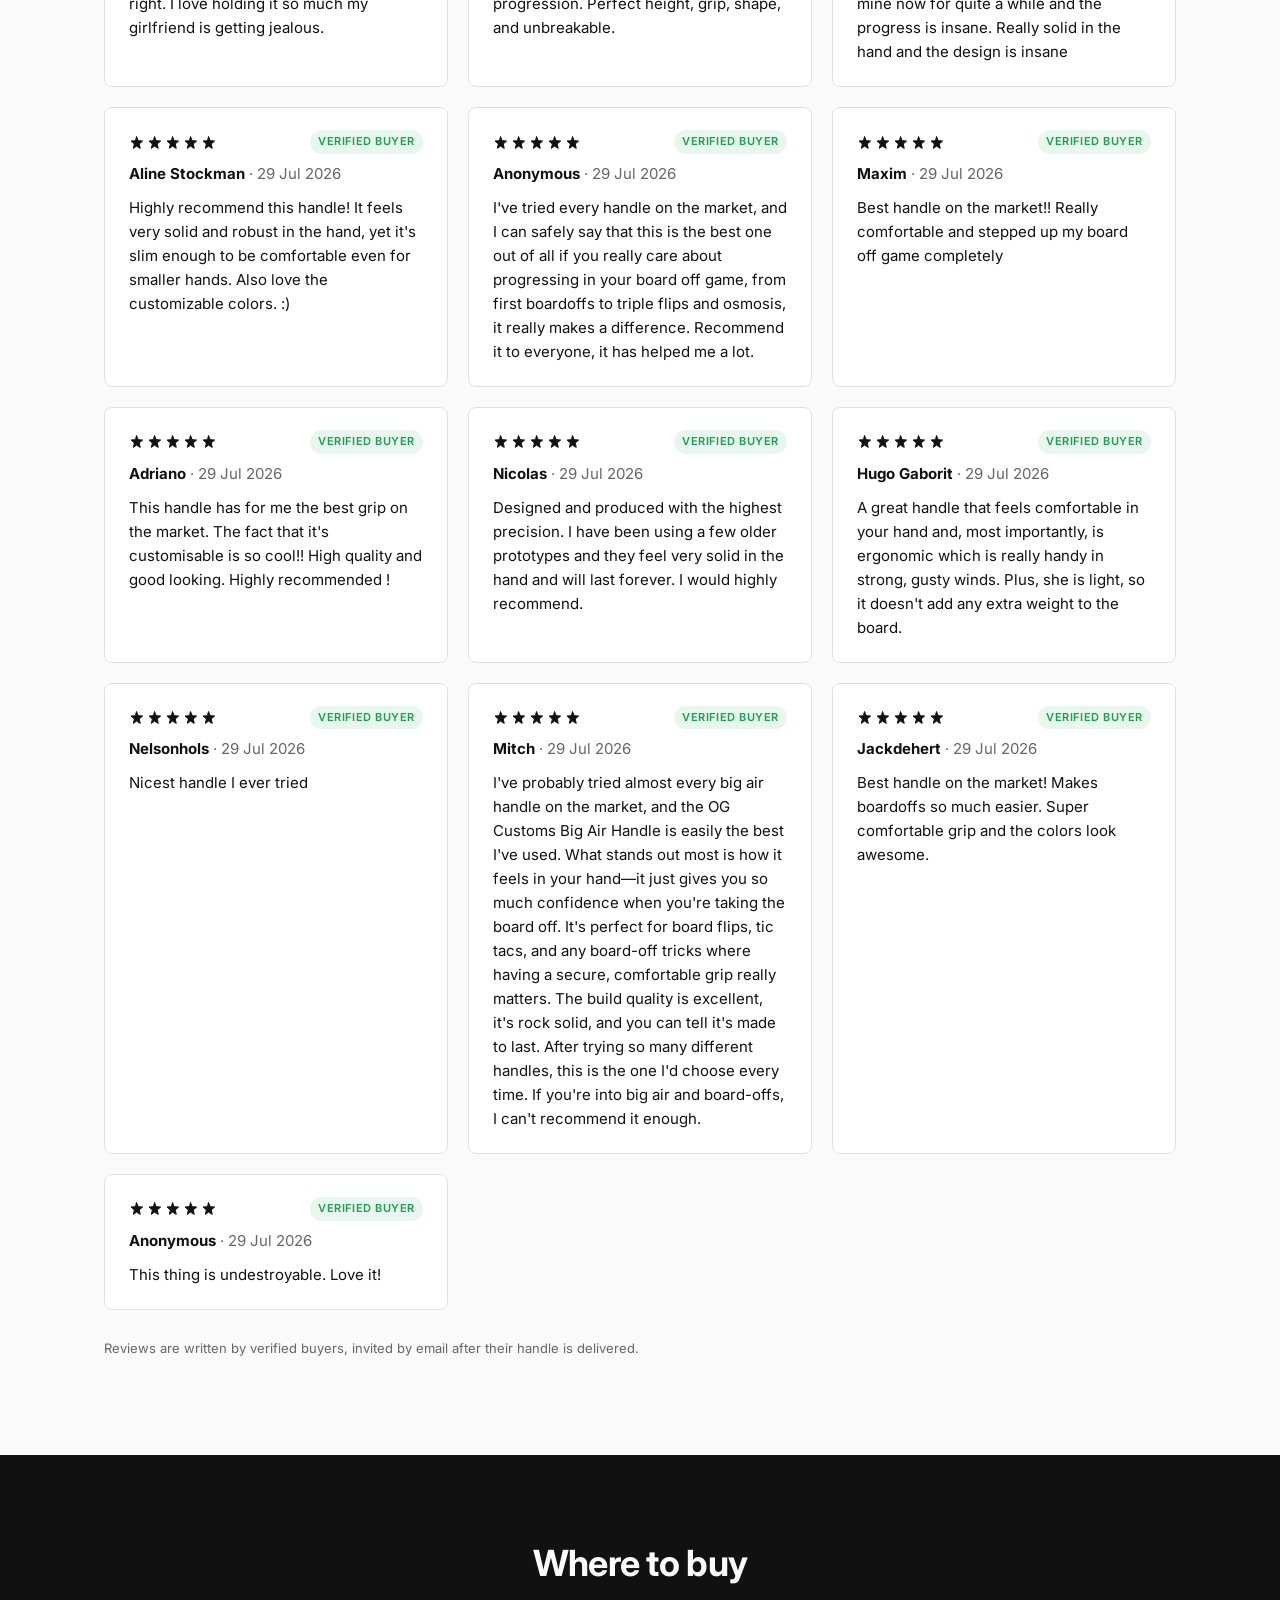
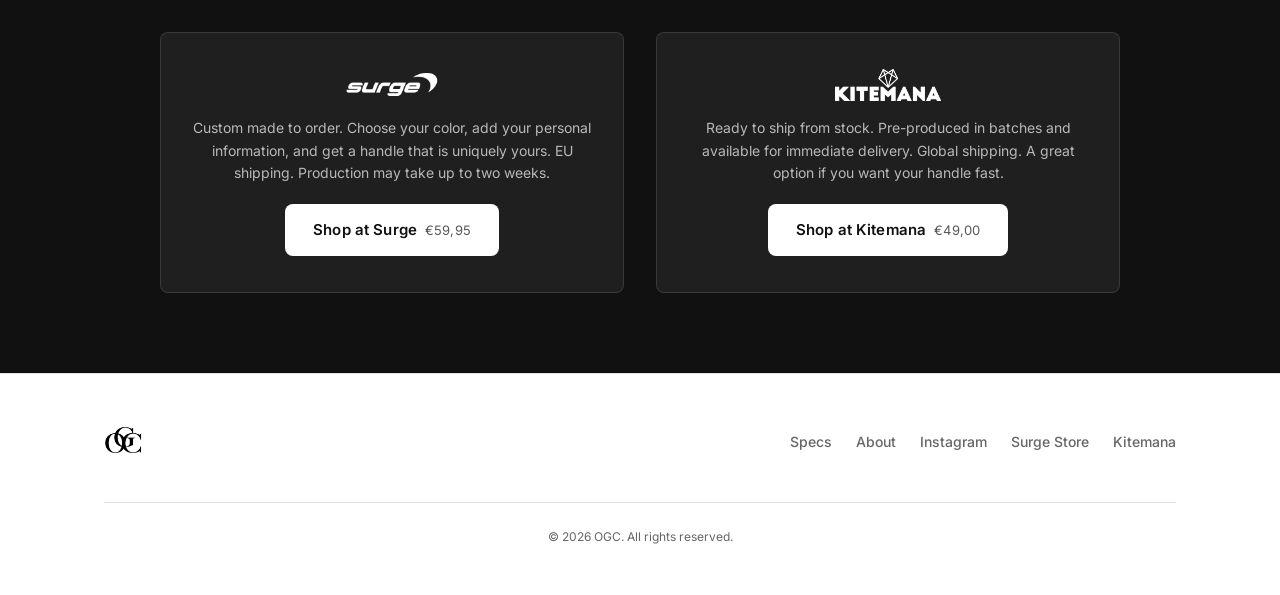
==== commit 39012f39: "Features: hide tile icons for compactness; trim Built to last copy Co-authored-by: Cursor <cursorage" ====
--- a/index.html
+++ b/index.html
@@ -86,7 +86,7 @@
             <svg width="28" height="28" viewBox="0 0 24 24" fill="none" stroke="currentColor" stroke-width="1.5" stroke-linecap="round" stroke-linejoin="round"><path d="M14.7 6.3a1 1 0 0 0 0 1.4l1.6 1.6a1 1 0 0 0 1.4 0l3.77-3.77a6 6 0 0 1-7.94 7.94l-6.91 6.91a2.12 2.12 0 0 1-3-3l6.91-6.91a6 6 0 0 1 7.94-7.94l-3.76 3.76z"/></svg>
           </div>
           <h3>Built to last</h3>
-          <p>Printed in PETG, a material known for its toughness, durability, and UV resistance. The quality standard for 3D printed kiteboard accessories.</p>
+          <p>Printed in PETG, a material known for its toughness, durability, and UV resistance.</p>
         </div>
 
         <div class="feature">
--- a/css/style.css
+++ b/css/style.css
@@ -327,14 +327,7 @@
 }
 
 .feature__icon {
-  width: 48px;
-  height: 48px;
-  display: flex;
-  align-items: center;
-  justify-content: center;
-  background: rgba(255, 255, 255, 0.45);
-  border-radius: var(--radius);
-  margin-bottom: 16px;
+  display: none;
 }
 
 .feature h3 {
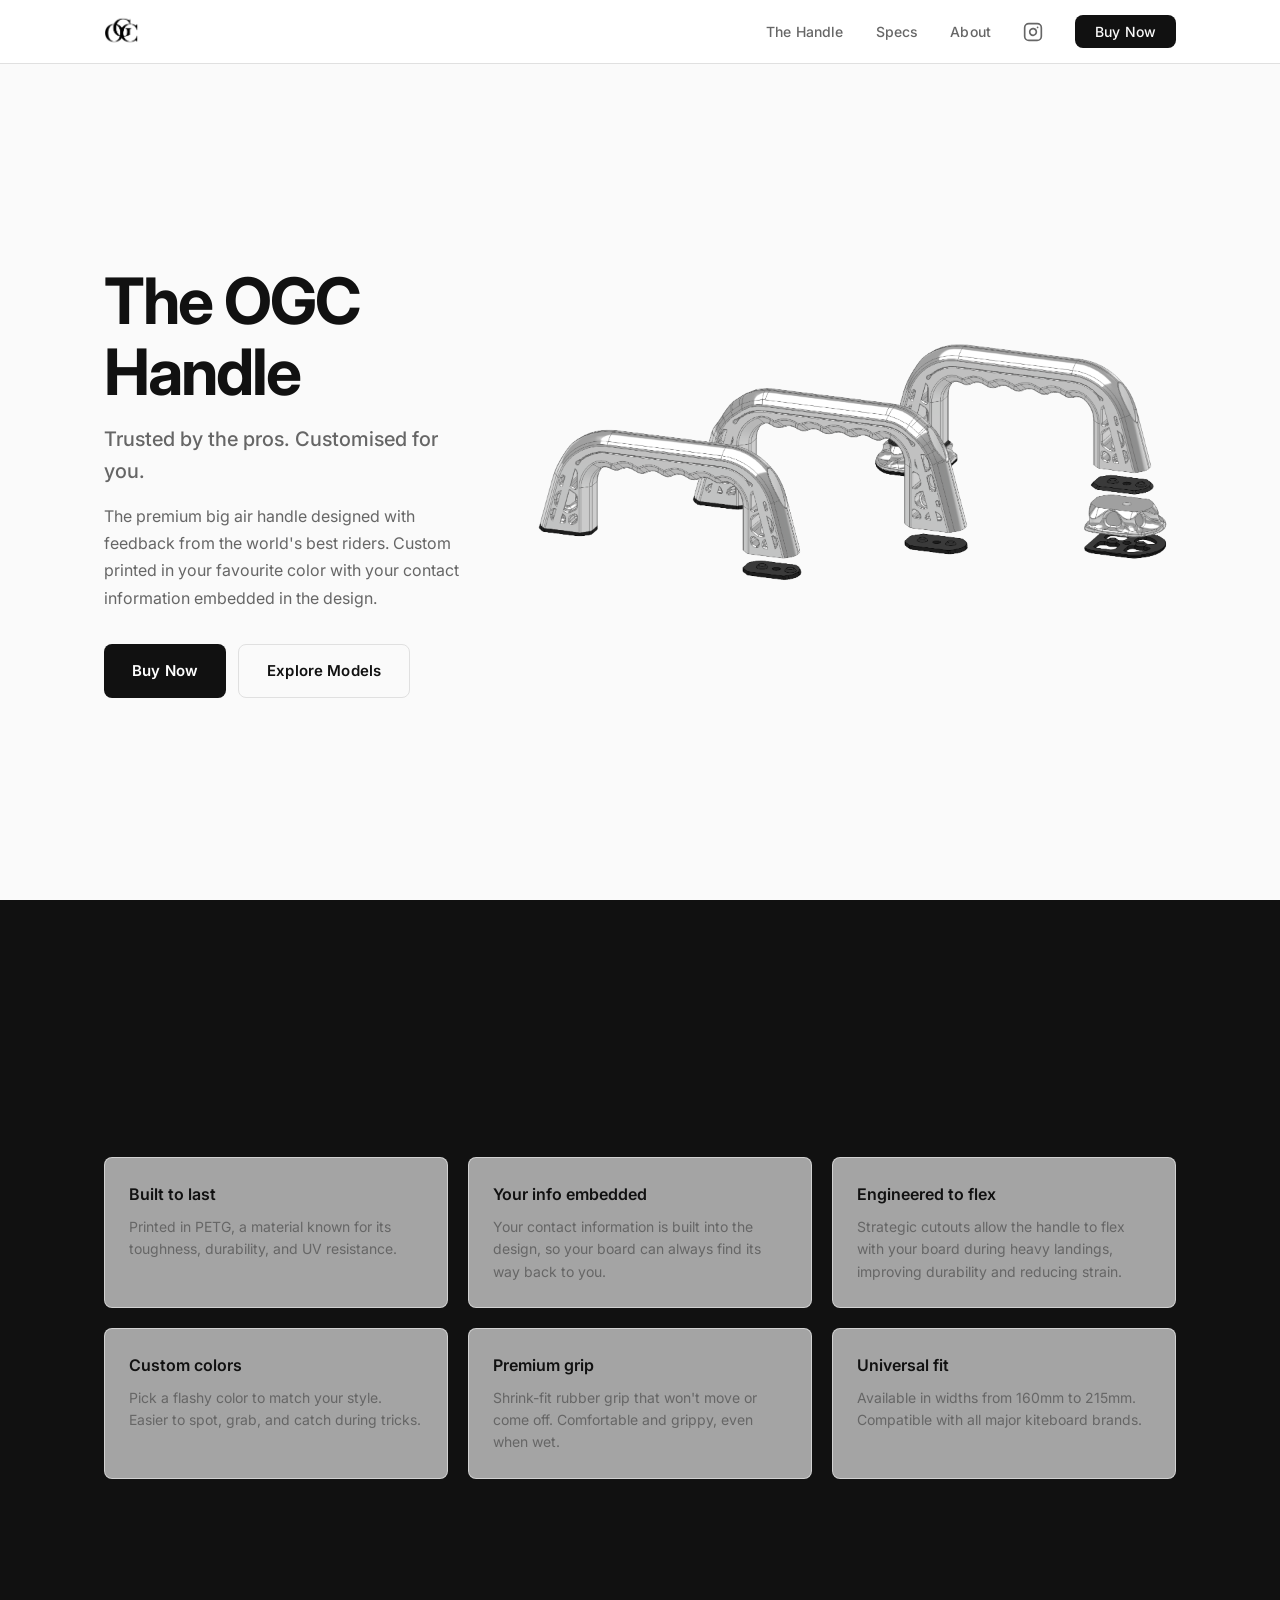
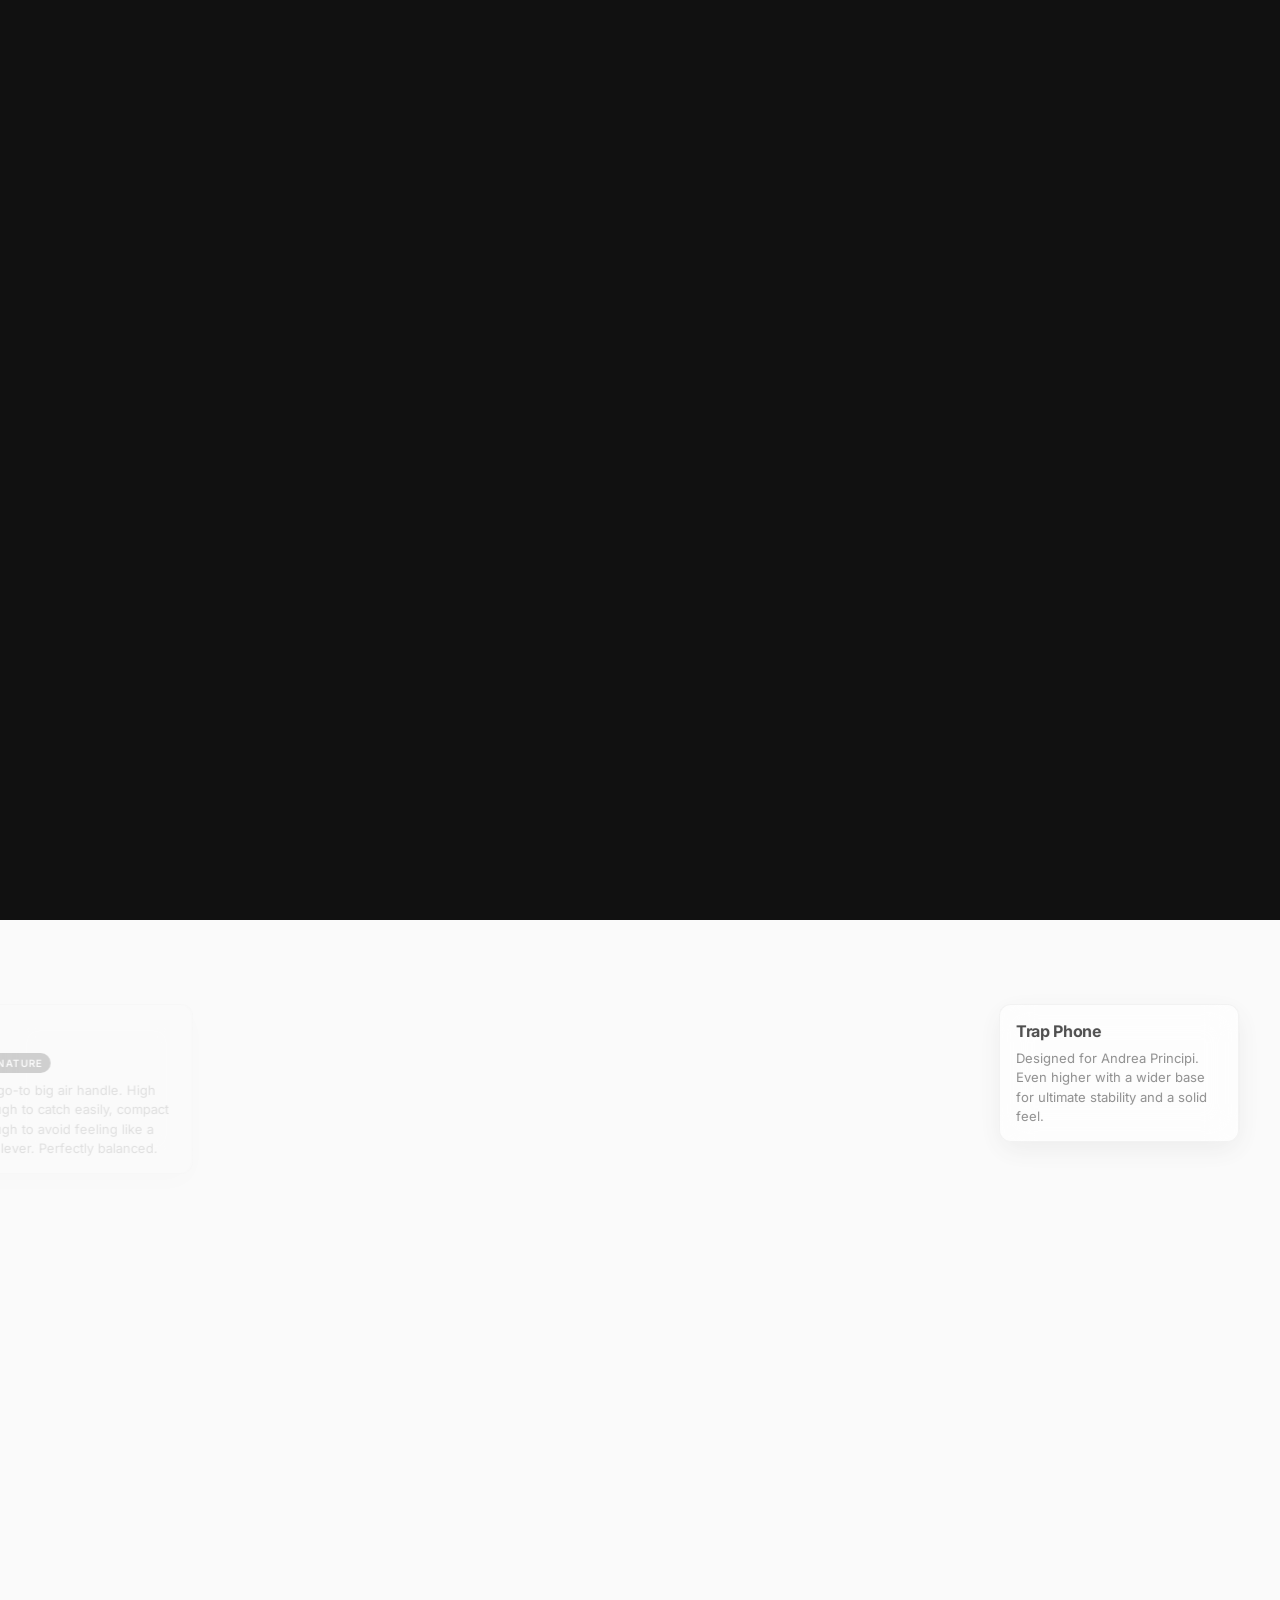
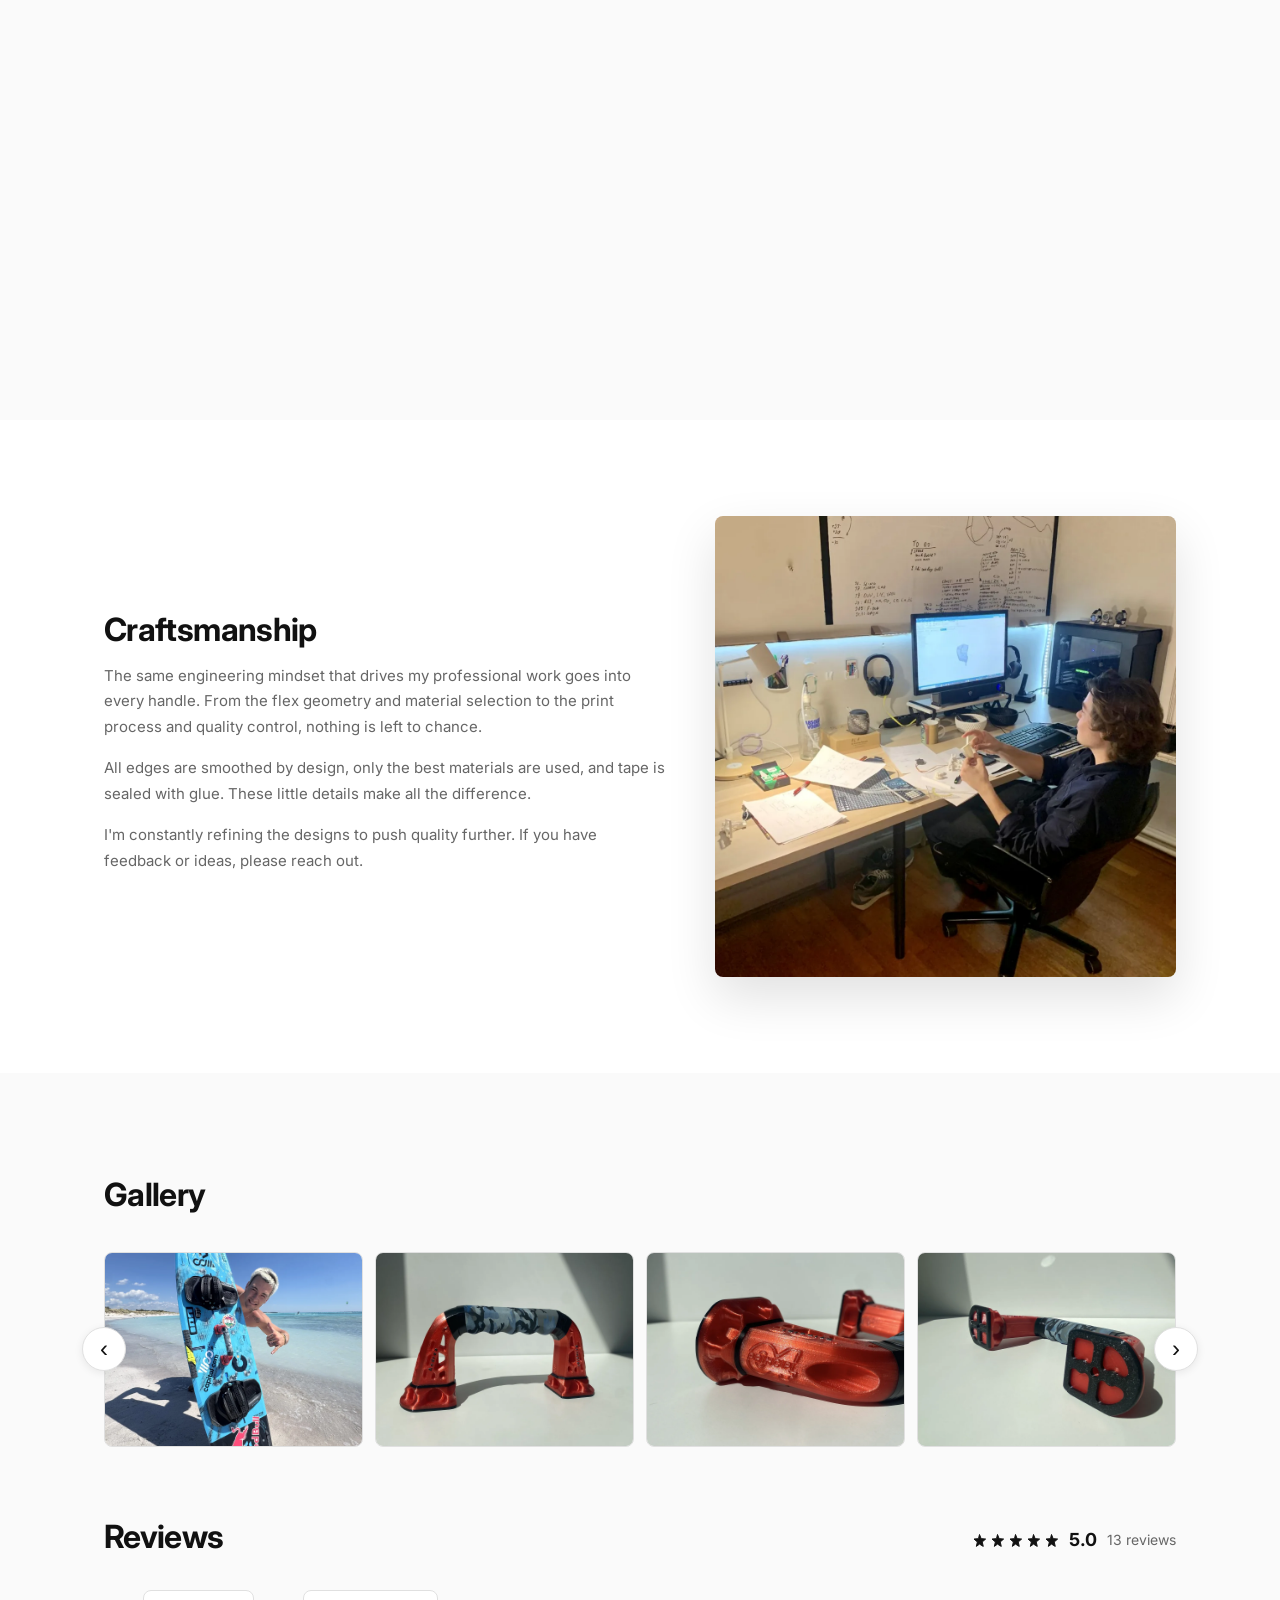
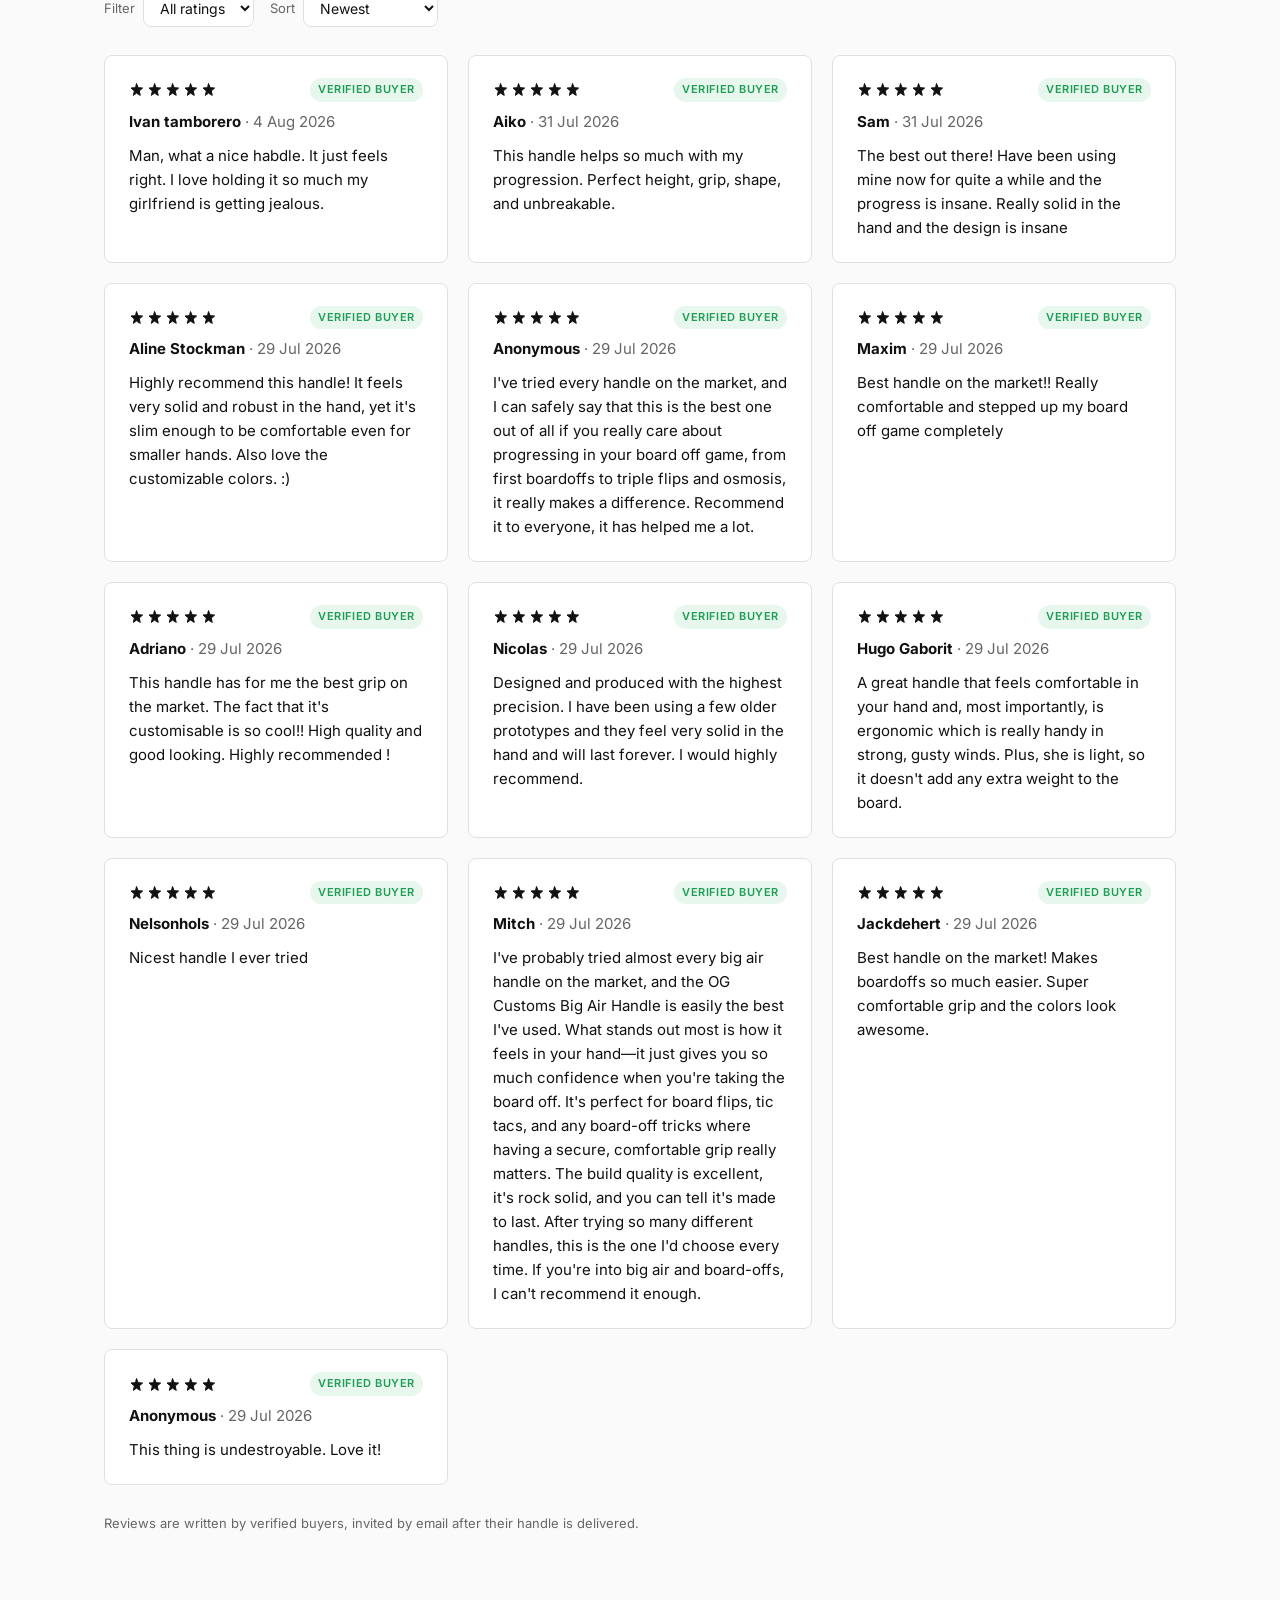
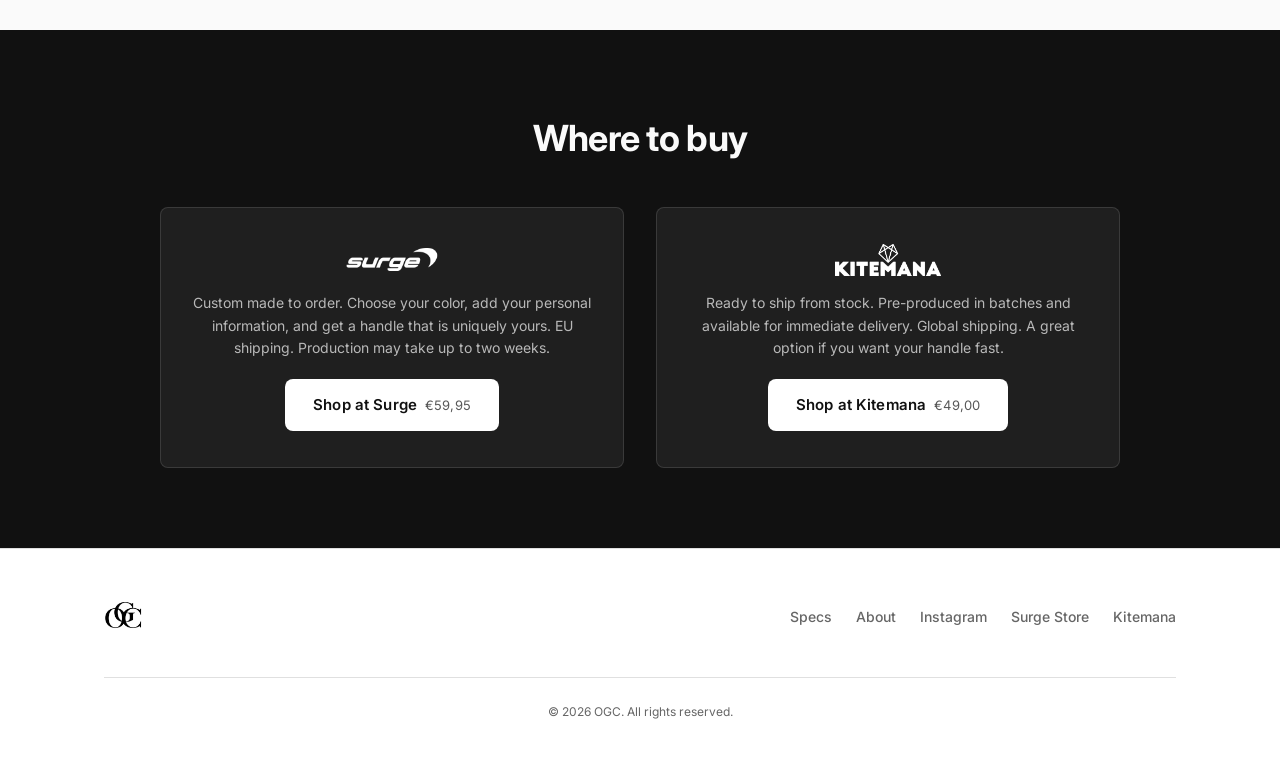
==== commit 8c5c2742: "Craftsmanship: add desk/workspace photo in two-column layout (stacks on mobile) Co-authored-by: Curs" ====
--- a/index.html
+++ b/index.html
@@ -160,12 +160,15 @@
 
   <!-- CRAFTSMANSHIP -->
   <section class="craftsmanship" id="craftsmanship">
-    <div class="section__inner">
+    <div class="section__inner craftsmanship__inner">
       <div class="craftsmanship__text">
         <h2 class="section__title">Craftsmanship</h2>
         <p>The same engineering mindset that drives my professional work goes into every handle. From the flex geometry and material selection to the print process and quality control, nothing is left to chance.</p>
         <p>All edges are smoothed by design, only the best materials are used, and tape is sealed with glue. These little details make all the difference.</p>
         <p>I'm constantly refining the designs to push quality further. If you have feedback or ideas, please reach out.</p>
+      </div>
+      <div class="craftsmanship__media">
+        <img src="/images/craftsmanship_desk.webp" width="1100" height="1100" loading="lazy" decoding="async" alt="Oliver at his desk designing an OGC handle in CAD, surrounded by 3D-printed prototypes and hand sketches.">
       </div>
     </div>
   </section>
@@ -206,6 +209,7 @@
           </label>
         </div>
         <div class="reviews__list" id="reviews-list"></div>
+        <button type="button" class="btn btn--secondary reviews__more" id="reviews-more" hidden aria-controls="reviews-list">Show more</button>
         <p class="reviews__note">Reviews are written by verified buyers, invited by email after their handle is delivered.</p>
       </div>
     </div>
--- a/css/style.css
+++ b/css/style.css
@@ -314,11 +314,11 @@
 .features__grid {
   display: grid;
   grid-template-columns: repeat(3, 1fr);
-  gap: 32px;
+  gap: 20px;
 }
 
 .feature {
-  padding: 22px;
+  padding: 24px;
   background: rgba(255, 255, 255, 0.62);
   border: 1px solid rgba(255, 255, 255, 0.5);
   border-radius: var(--radius);
@@ -331,15 +331,15 @@
 }
 
 .feature h3 {
-  font-size: 15px;
-  font-weight: 600;
-  margin-bottom: 7px;
+  font-size: 16px;
+  font-weight: 600;
+  margin-bottom: 8px;
 }
 
 .feature p {
-  font-size: 13px;
-  color: var(--color-text-muted);
-  line-height: 1.55;
+  font-size: 14px;
+  color: var(--color-text-muted);
+  line-height: 1.6;
 }
 
 /* ---- GALLERY ---- */
@@ -787,8 +787,23 @@
   background: var(--color-surface);
 }
 
+.craftsmanship__inner {
+  display: grid;
+  grid-template-columns: 1.1fr 0.9fr;
+  gap: 48px;
+  align-items: center;
+}
+
 .craftsmanship__text {
   max-width: 640px;
+}
+
+.craftsmanship__media img {
+  display: block;
+  width: 100%;
+  height: auto;
+  border-radius: var(--radius);
+  box-shadow: 0 20px 50px rgba(0, 0, 0, 0.12);
 }
 
 .craftsmanship__text p {
@@ -1144,6 +1159,11 @@
   .features__grid {
     grid-template-columns: repeat(2, 1fr);
     gap: 10px;
+  }
+
+  .craftsmanship__inner {
+    grid-template-columns: 1fr;
+    gap: 28px;
   }
 
   .features__pin {
@@ -2091,6 +2111,16 @@
   cursor: zoom-in;
 }
 
+.reviews__more {
+  display: flex;
+  width: fit-content;
+  margin: 24px auto 0;
+}
+
+.reviews__more[hidden] {
+  display: none;
+}
+
 .reviews__note {
   margin-top: 28px;
   font-size: 13px;
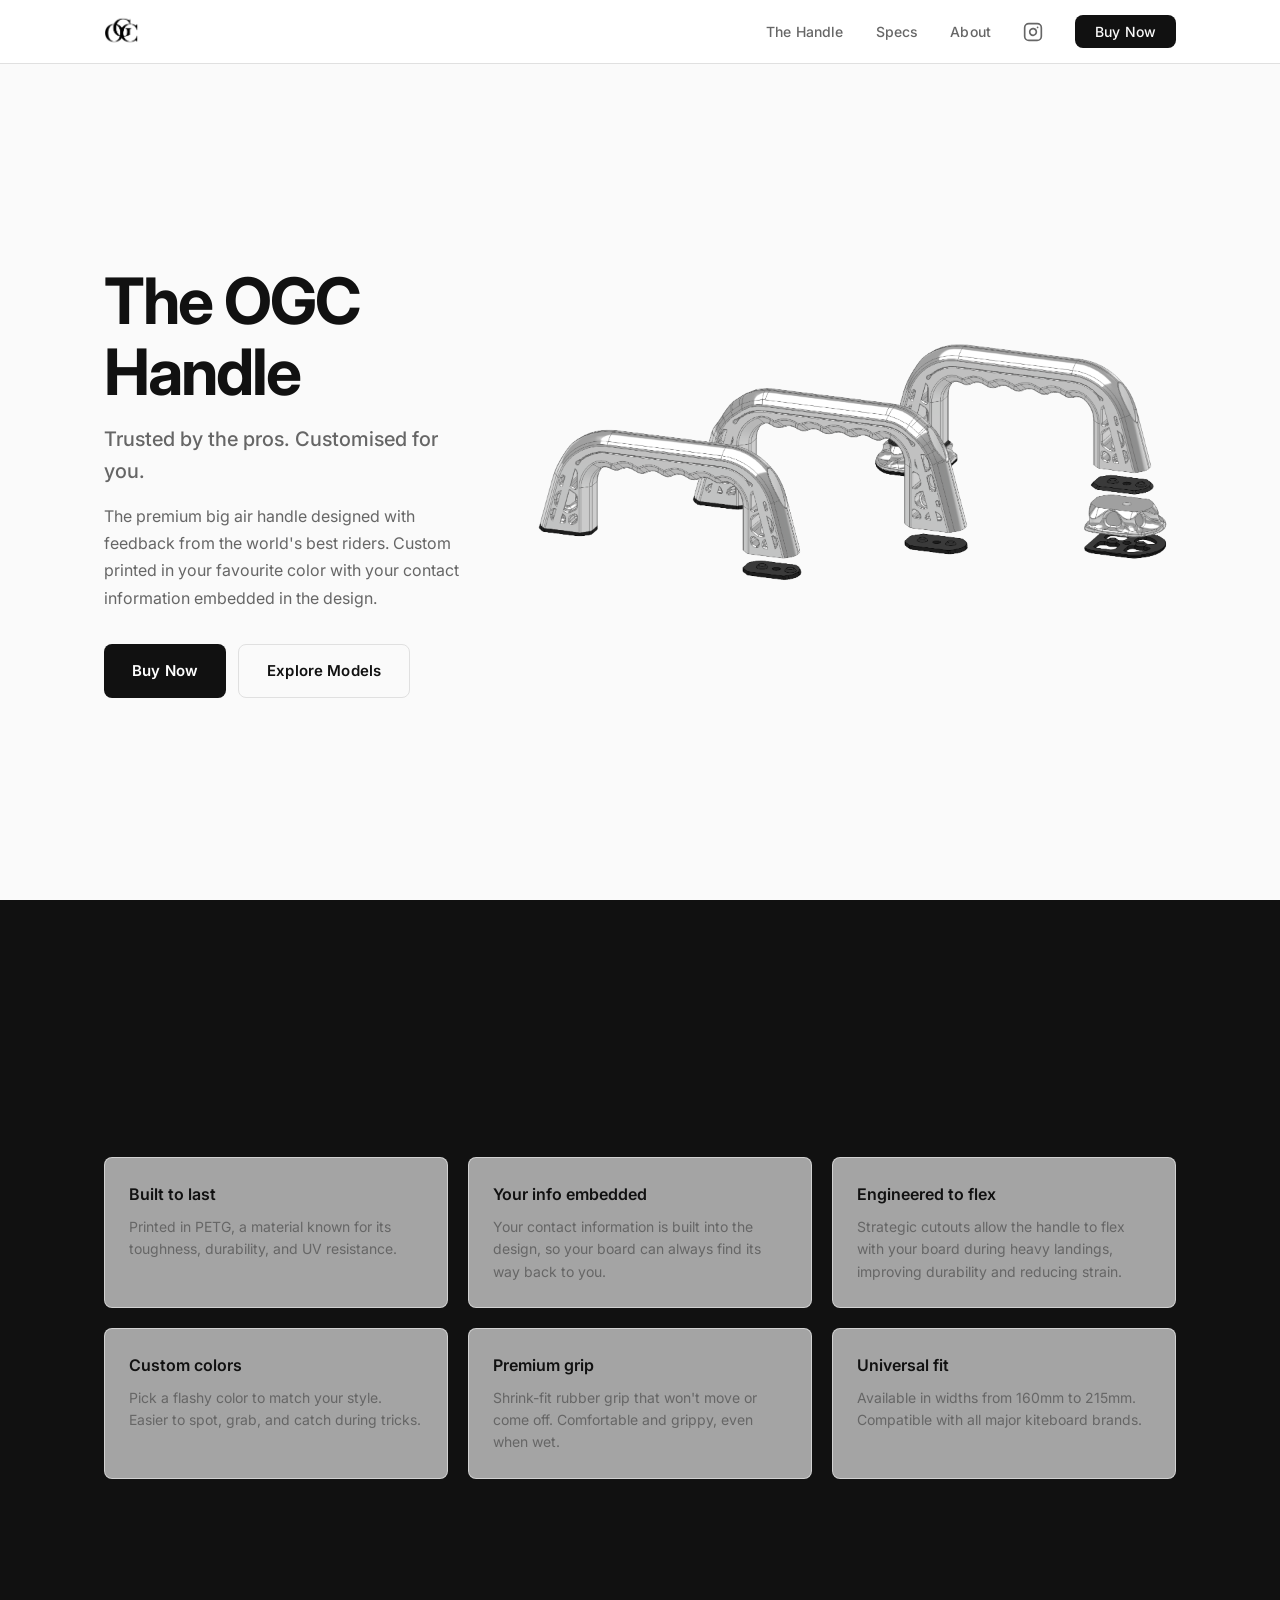
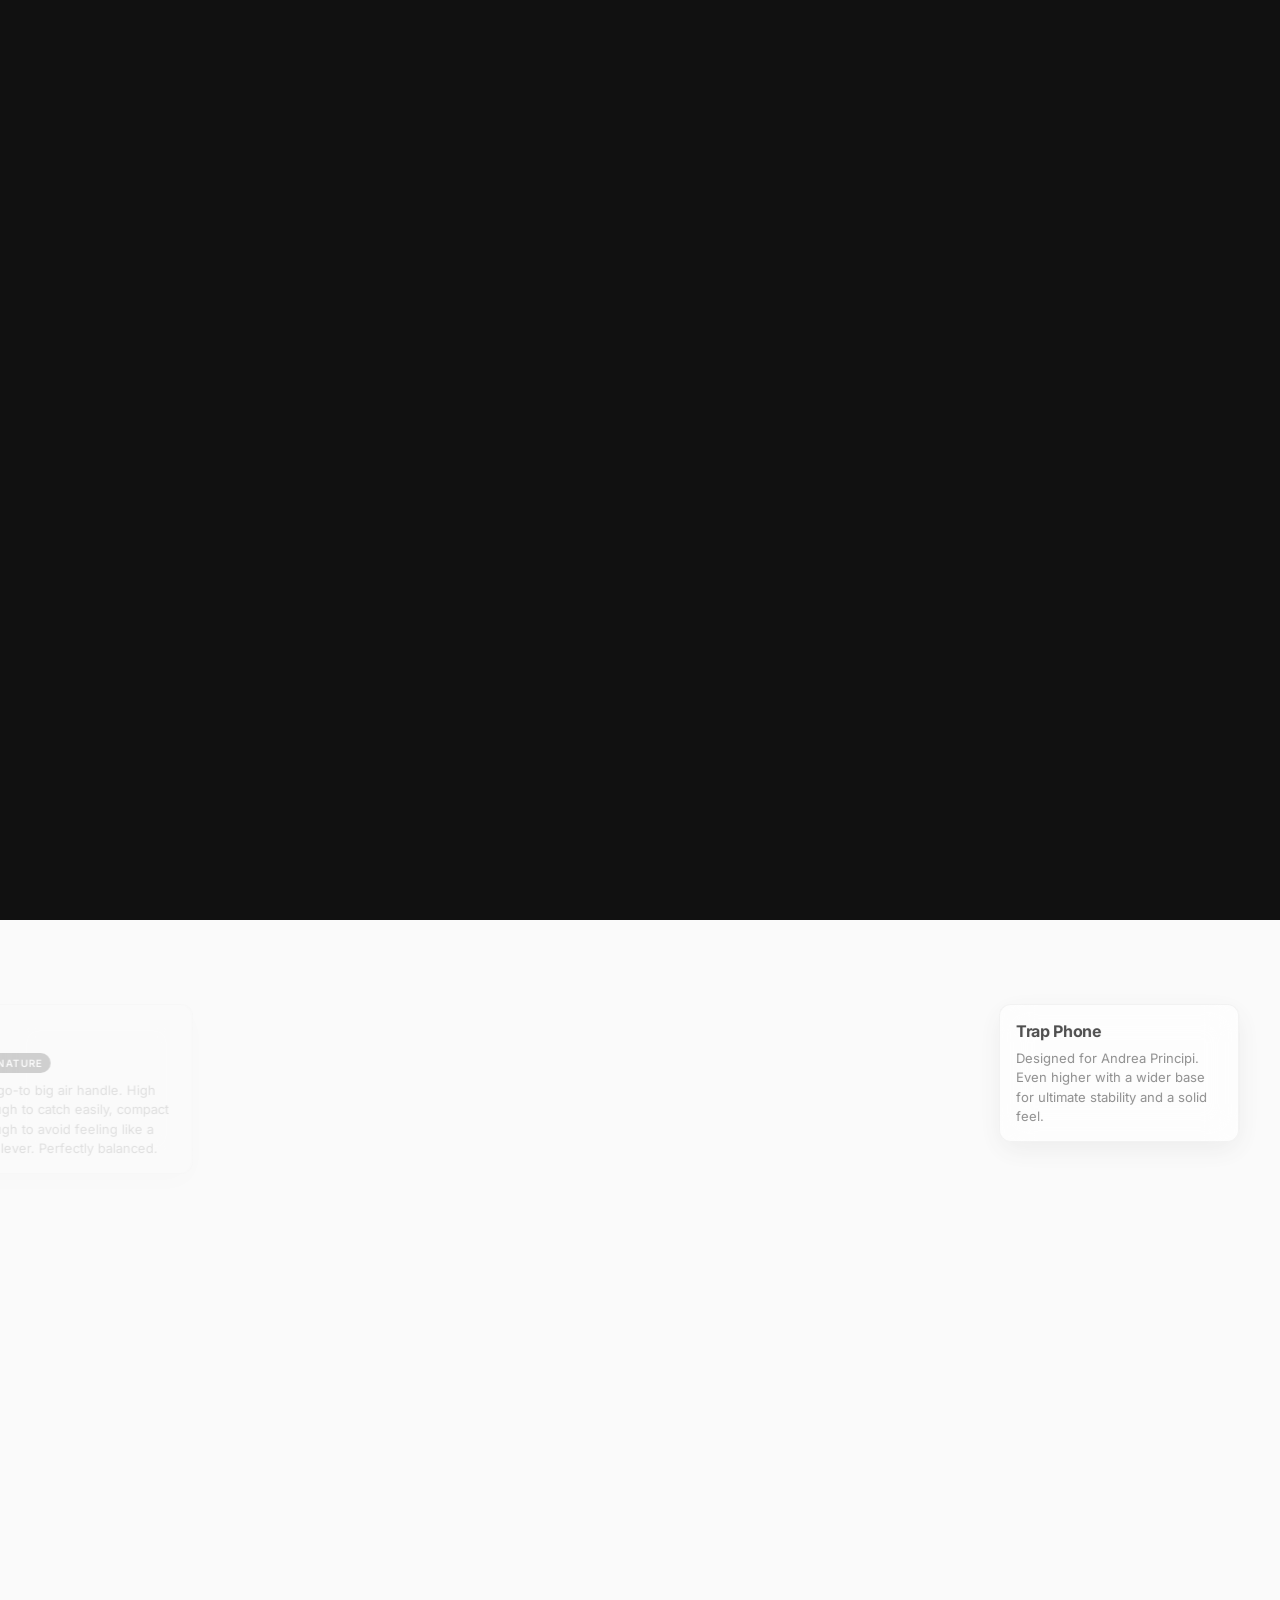
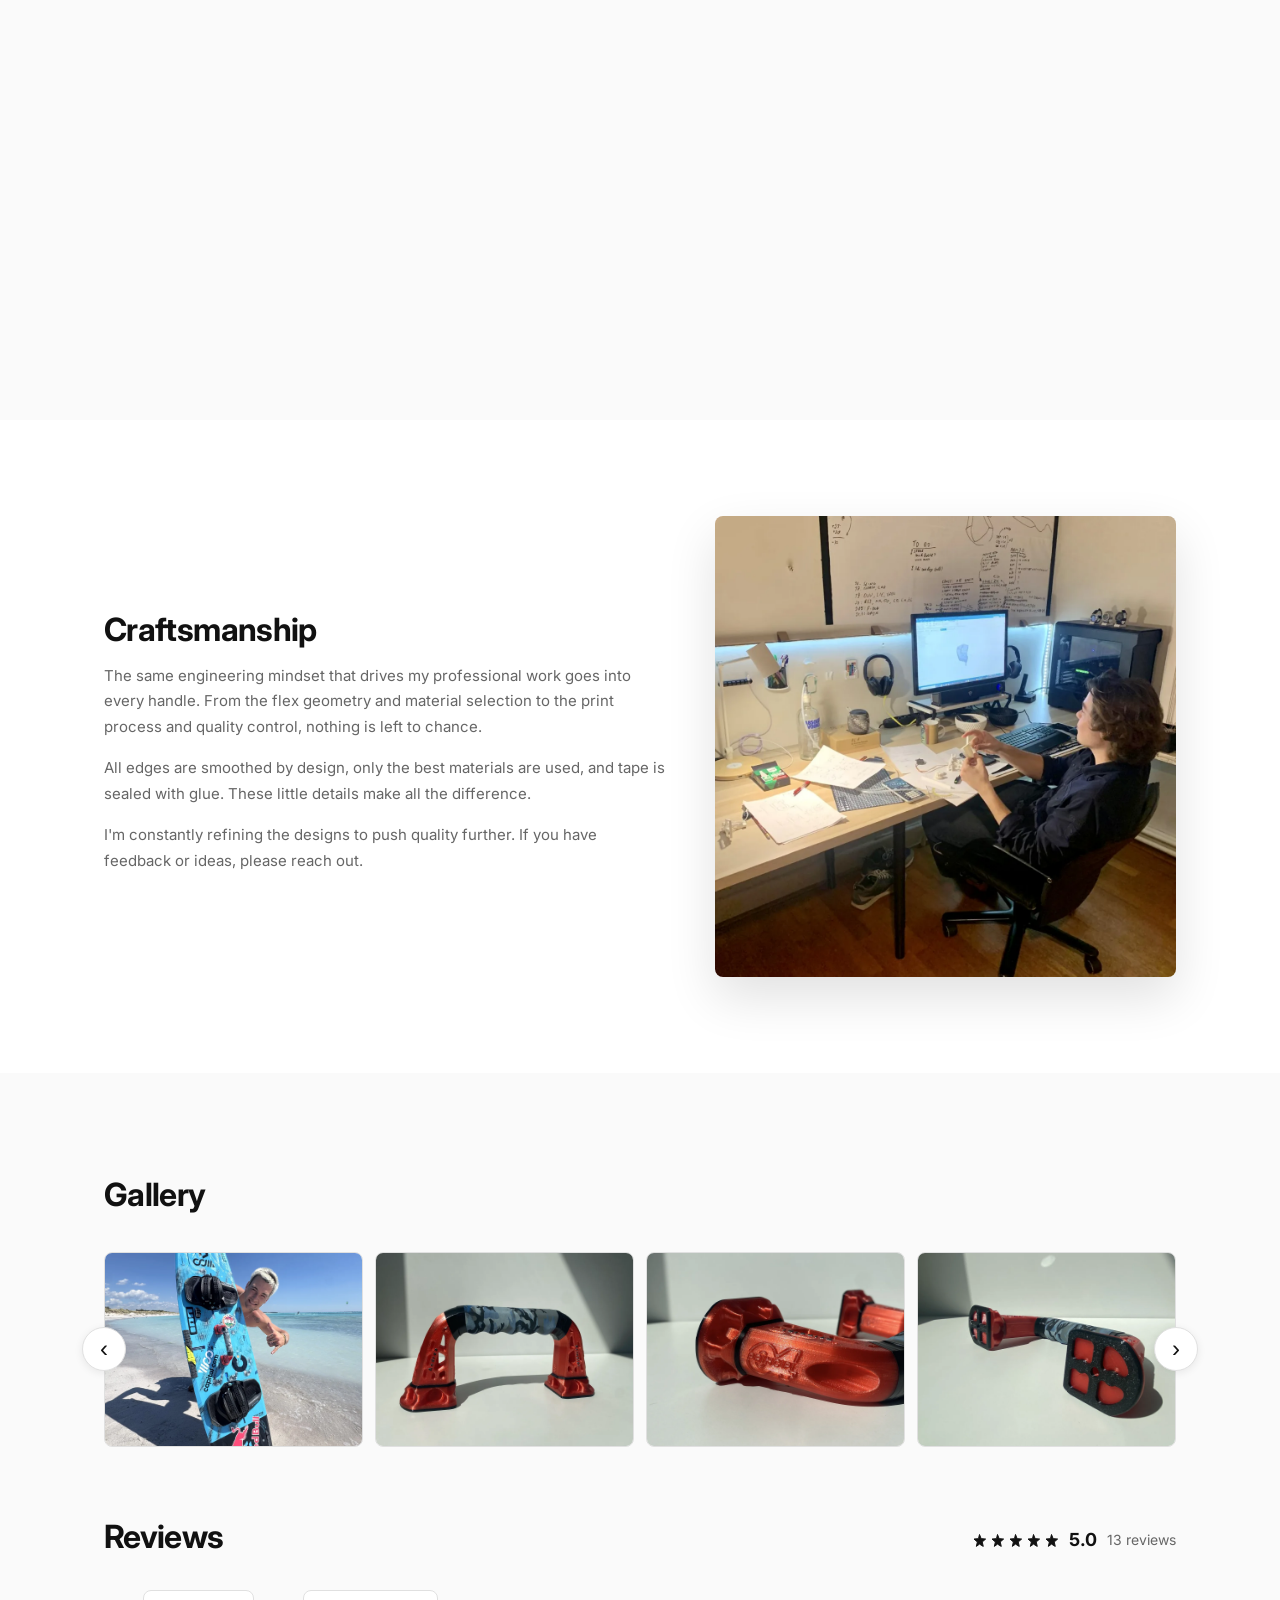
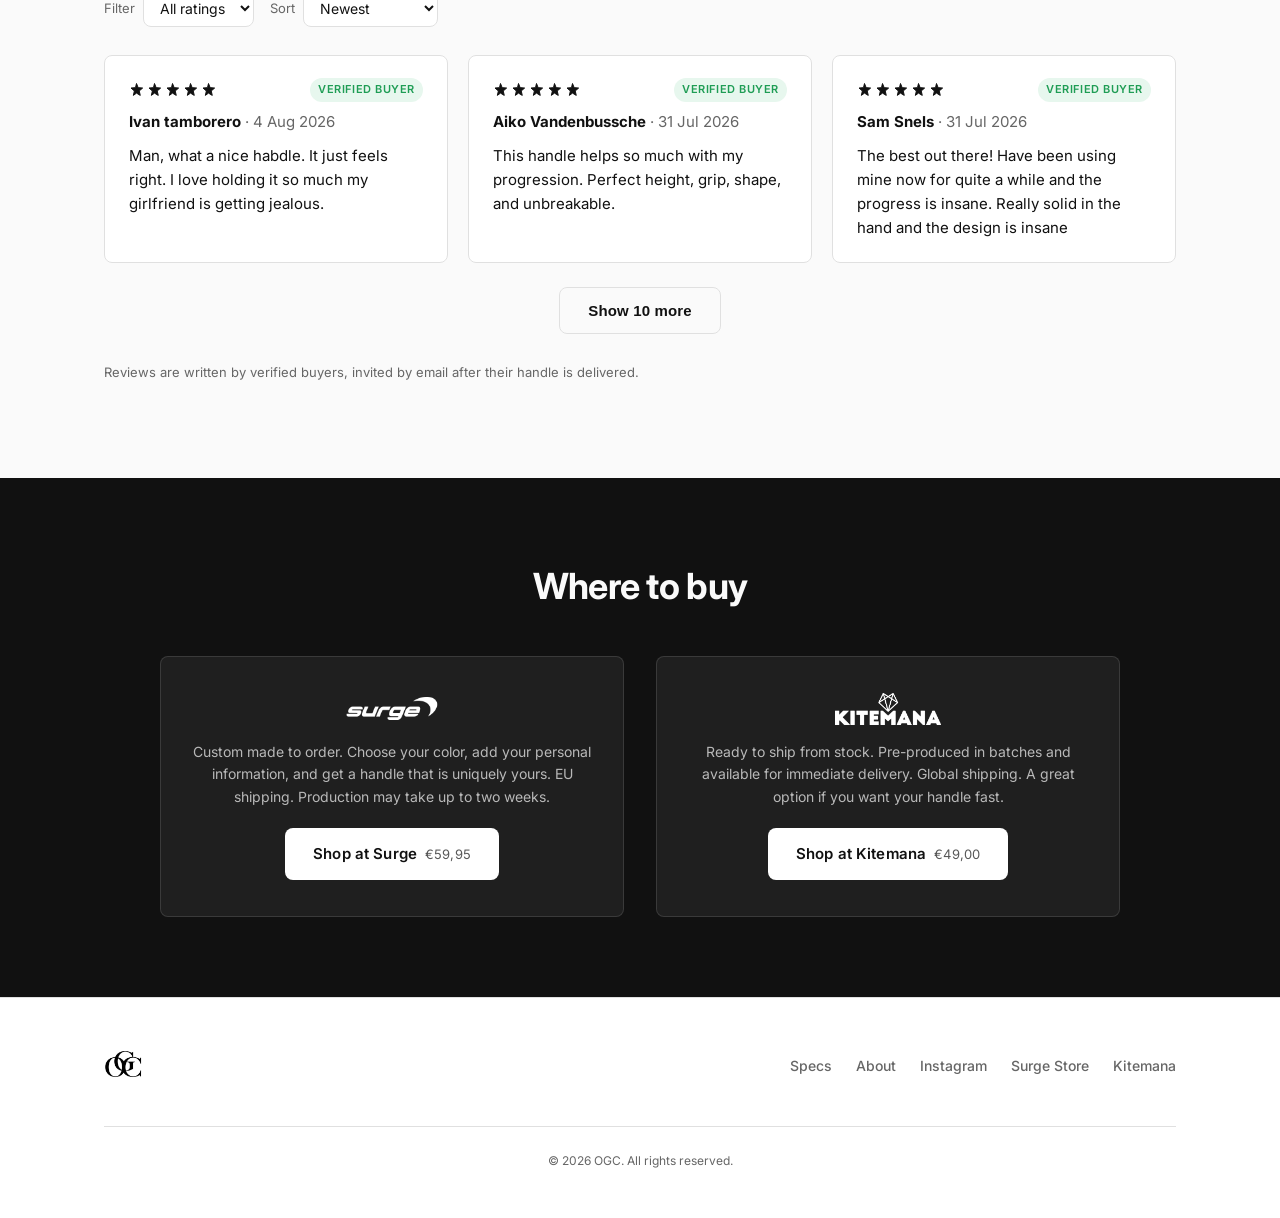
==== commit fde9a549: "Use new desktop background video (ogc-web-v3.mp4); drop unused ogc-web-ext.mp4 Co-authored-by: Curso" ====
--- a/index.html
+++ b/index.html
@@ -29,6 +29,71 @@
   <link rel="preconnect" href="https://fonts.googleapis.com">
   <link rel="preconnect" href="https://fonts.gstatic.com" crossorigin>
   <link href="https://fonts.googleapis.com/css2?family=Inter:wght@300;400;500;600;700&display=swap" rel="stylesheet">
+
+  <!-- Structured data. NOTE: aggregateRating (ratingValue/reviewCount) is hardcoded
+       to match reviews.json — update both together when reviews change. -->
+  <script type="application/ld+json">
+  {
+    "@context": "https://schema.org",
+    "@graph": [
+      {
+        "@type": "Organization",
+        "@id": "https://ogcustoms.eu/#organization",
+        "name": "OGC",
+        "url": "https://ogcustoms.eu/",
+        "logo": "https://ogcustoms.eu/images/logo_transparent.png",
+        "sameAs": [
+          "https://www.instagram.com/ogcustoms___/"
+        ]
+      },
+      {
+        "@type": "Product",
+        "@id": "https://ogcustoms.eu/#product",
+        "name": "OGC Big Air Handle",
+        "brand": { "@id": "https://ogcustoms.eu/#organization" },
+        "description": "The premium big air handle trusted by the pros. Custom 3D-printed kiteboard grab handle, available as Mini, Tall, and Trap Phone in widths from 160mm to 215mm.",
+        "category": "Kiteboard handle",
+        "material": "PETG",
+        "url": "https://ogcustoms.eu/#buy",
+        "image": [
+          "https://ogcustoms.eu/images/tall_photo.webp",
+          "https://ogcustoms.eu/images/mini_photo.webp",
+          "https://ogcustoms.eu/images/trap_photo.webp"
+        ],
+        "aggregateRating": {
+          "@type": "AggregateRating",
+          "ratingValue": "5",
+          "bestRating": "5",
+          "worstRating": "1",
+          "reviewCount": "13"
+        },
+        "review": [
+          {
+            "@type": "Review",
+            "author": { "@type": "Person", "name": "Aiko Vandenbussche" },
+            "datePublished": "2026-07-31",
+            "reviewRating": { "@type": "Rating", "ratingValue": "5", "bestRating": "5" },
+            "reviewBody": "This handle helps so much with my progression. Perfect height, grip, shape, and unbreakable."
+          },
+          {
+            "@type": "Review",
+            "author": { "@type": "Person", "name": "Sam Snels" },
+            "datePublished": "2026-07-31",
+            "reviewRating": { "@type": "Rating", "ratingValue": "5", "bestRating": "5" },
+            "reviewBody": "The best out there! Have been using mine now for quite a while and the progress is insane. Really solid in the hand and the design is insane."
+          },
+          {
+            "@type": "Review",
+            "author": { "@type": "Person", "name": "Aline Stockman" },
+            "datePublished": "2026-07-29",
+            "reviewRating": { "@type": "Rating", "ratingValue": "5", "bestRating": "5" },
+            "reviewBody": "Highly recommend this handle! It feels very solid and robust in the hand, yet it's slim enough to be comfortable even for smaller hands. Also love the customizable colors."
+          }
+        ]
+      }
+    ]
+  }
+  </script>
 </head>
 <body>
 
@@ -75,7 +140,7 @@
       <div class="features__stage">
         <div class="features__video" aria-hidden="true">
           <video autoplay muted loop playsinline preload="none"
-                 data-desktop="/videos/ogc-web-ext.mp4"
+                 data-desktop="/videos/ogc-web-v3.mp4"
                  data-mobile="https://www.surgekitestore.com/cdn/shop/videos/c/vp/786f7b81bce64970866d58cb7cb58473/786f7b81bce64970866d58cb7cb58473.HD-1080p-7.2Mbps-64660646.mp4?v=0"></video>
         </div>
         <div class="section__inner">
